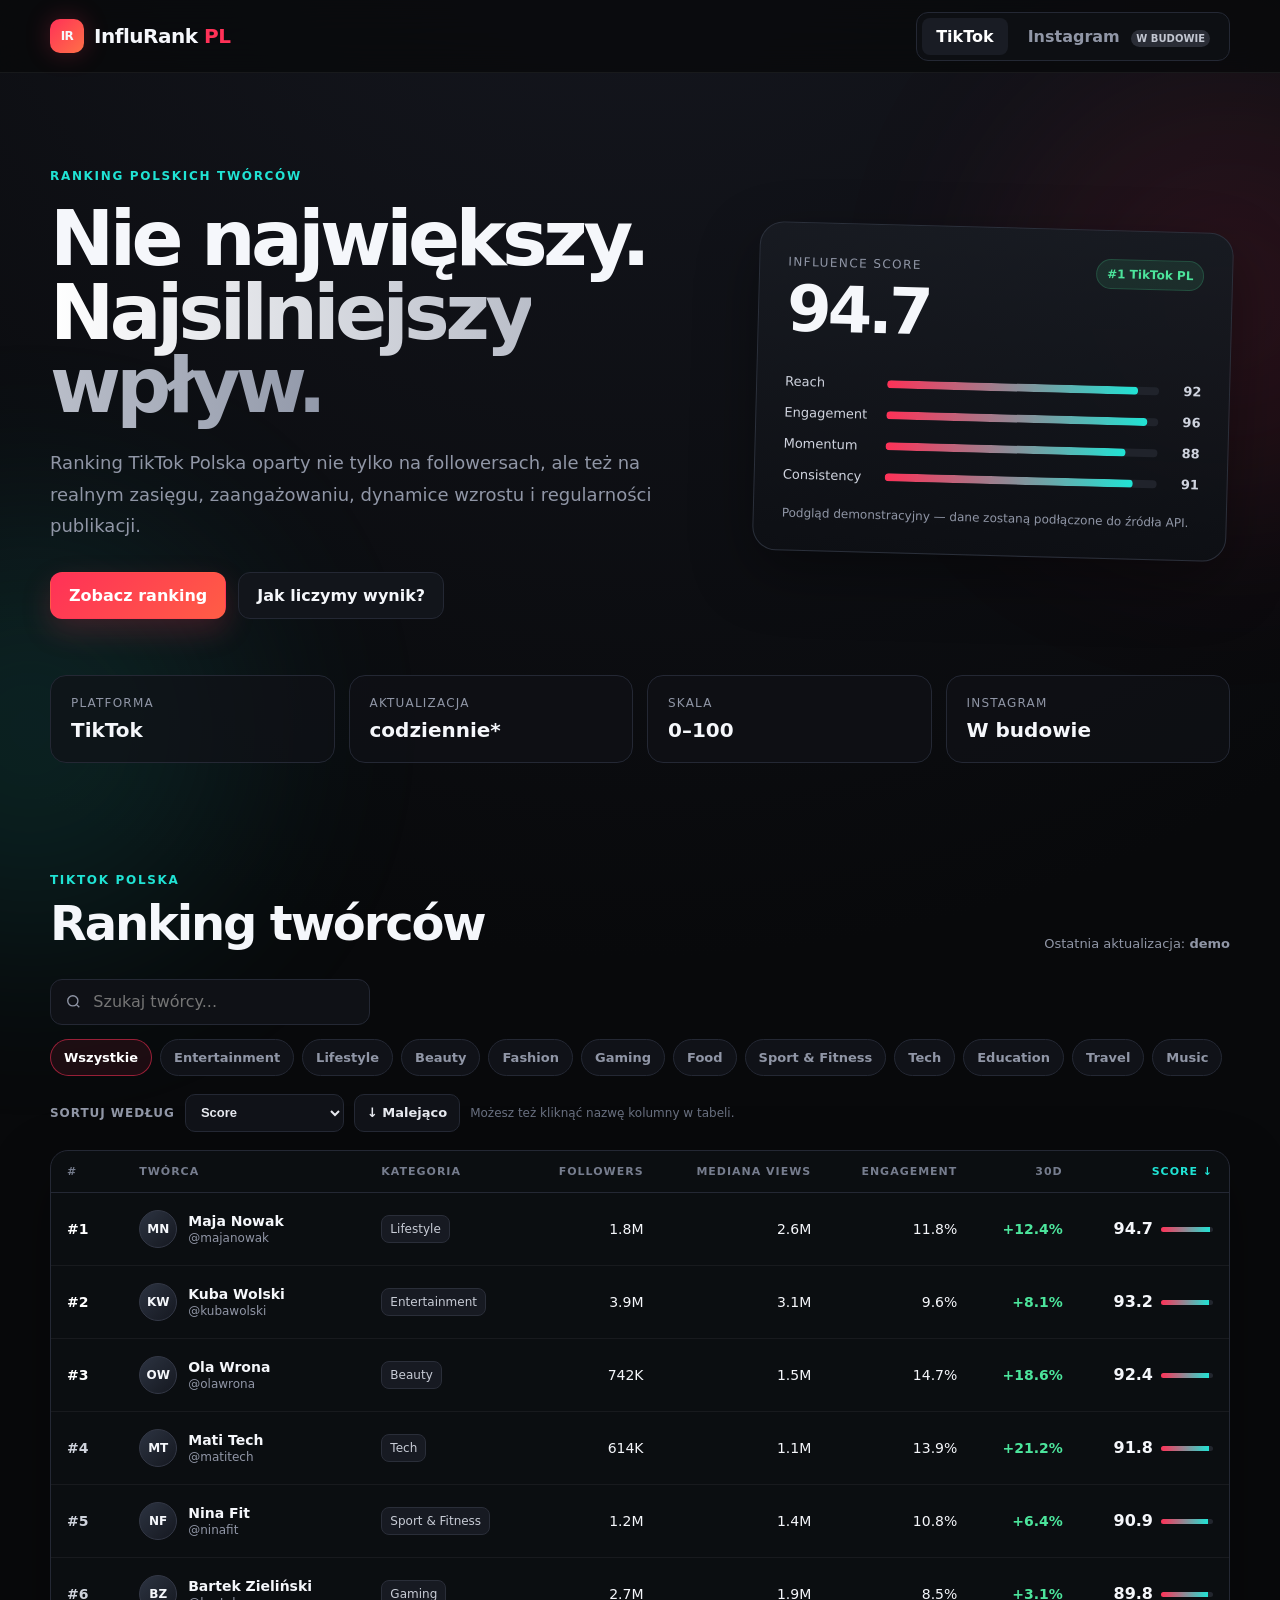
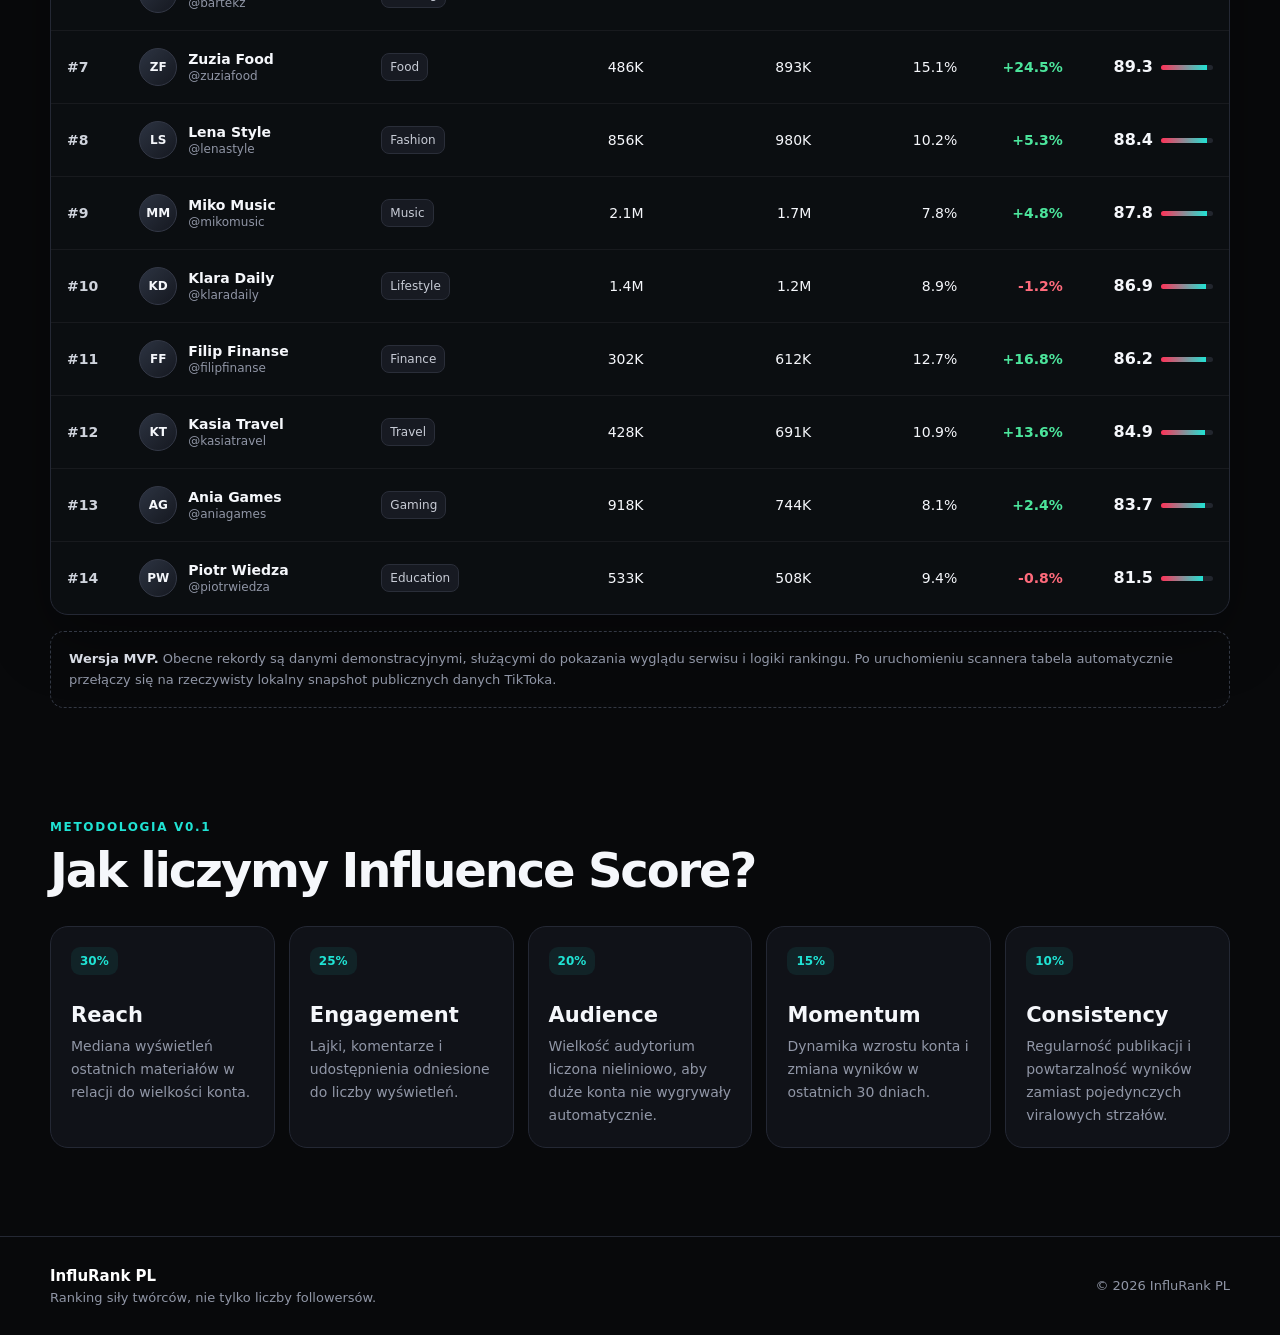
==== apps/web/index.html @ 776669db "Add files via upload" ====
<!doctype html>
<html lang="pl">
<head>
  <meta charset="utf-8" />
  <meta name="viewport" content="width=device-width, initial-scale=1" />
  <meta name="description" content="InfluRank PL – ranking polskich twórców TikTok oparty na zasięgu, zaangażowaniu, dynamice i regularności." />
  <title>InfluRank PL — Ranking TikTok Polska</title>
  <link rel="icon" href="data:image/svg+xml,%3Csvg xmlns='http://www.w3.org/2000/svg' viewBox='0 0 64 64'%3E%3Crect width='64' height='64' rx='16' fill='%23111111'/%3E%3Cpath d='M21 44V20h8v24h-8Zm14 0V26h8v18h-8Z' fill='%23fff'/%3E%3C/svg%3E" />
  <link rel="stylesheet" href="styles.css" />
</head>
<body>
  <div class="bg-glow glow-a"></div>
  <div class="bg-glow glow-b"></div>

  <header class="site-header">
    <div class="container header-inner">
      <a class="brand" href="#top" aria-label="InfluRank PL — strona główna">
        <span class="brand-mark">IR</span>
        <span class="brand-text">InfluRank <strong>PL</strong></span>
      </a>
      <nav class="top-nav" aria-label="Główna nawigacja">
        <button class="nav-tab active" data-platform="tiktok">TikTok</button>
        <button class="nav-tab" data-platform="instagram">Instagram <span>W budowie</span></button>
      </nav>
    </div>
  </header>

  <main id="top">
    <section class="hero container">
      <div class="hero-copy">
        <div class="eyebrow">Ranking polskich twórców</div>
        <h1>Nie największy. <br><span>Najsilniejszy wpływ.</span></h1>
        <p>
          Ranking TikTok Polska oparty nie tylko na followersach, ale też na realnym zasięgu,
          zaangażowaniu, dynamice wzrostu i regularności publikacji.
        </p>
        <div class="hero-actions">
          <a class="primary-btn" href="#ranking">Zobacz ranking</a>
          <button class="ghost-btn" id="methodBtn">Jak liczymy wynik?</button>
        </div>
      </div>
      <div class="hero-card" aria-label="Podgląd rankingu">
        <div class="hero-card-top">
          <div>
            <span class="small-label">Influence Score</span>
            <div class="big-score">94.7</div>
          </div>
          <span class="pill">#1 TikTok PL</span>
        </div>
        <div class="mini-bars">
          <div><span>Reach</span><i style="--w:92%"></i><b>92</b></div>
          <div><span>Engagement</span><i style="--w:96%"></i><b>96</b></div>
          <div><span>Momentum</span><i style="--w:88%"></i><b>88</b></div>
          <div><span>Consistency</span><i style="--w:91%"></i><b>91</b></div>
        </div>
        <p class="demo-note">Podgląd demonstracyjny — dane zostaną podłączone do źródła API.</p>
      </div>
    </section>

    <section class="stats container" aria-label="Statystyki serwisu">
      <article><span>Platforma</span><strong>TikTok</strong></article>
      <article><span>Aktualizacja</span><strong>codziennie*</strong></article>
      <article><span>Skala</span><strong>0–100</strong></article>
      <article><span>Instagram</span><strong>W budowie</strong></article>
    </section>

    <section class="ranking-section container" id="ranking">
      <div class="section-heading">
        <div>
          <span class="eyebrow">TikTok Polska</span>
          <h2>Ranking twórców</h2>
        </div>
        <div class="updated">Ostatnia aktualizacja: <strong id="updatedAt">demo</strong></div>
      </div>

      <div class="filters">
        <label class="search-box">
          <svg viewBox="0 0 24 24" aria-hidden="true"><path d="m21 21-4.3-4.3m2.3-5.2A7.5 7.5 0 1 1 4 11.5a7.5 7.5 0 0 1 15 0Z"/></svg>
          <input id="searchInput" type="search" placeholder="Szukaj twórcy..." />
        </label>
        <div class="category-scroll" id="categoryFilters" aria-label="Filtry kategorii"></div>
      </div>

      <div class="sort-controls" aria-label="Sortowanie rankingu">
        <span class="sort-label">Sortuj według</span>
        <select id="sortSelect" class="sort-select">
          <option value="score">Score</option>
          <option value="followers">Followers</option>
          <option value="views">Mediana views</option>
          <option value="engagement">Engagement</option>
          <option value="growth">30D</option>
          <option value="name">Twórca</option>
          <option value="category">Kategoria</option>
        </select>
        <button id="sortDirection" class="sort-direction" type="button">↓ Malejąco</button>
        <span class="sort-hint">Możesz też kliknąć nazwę kolumny w tabeli.</span>
      </div>

      <div class="table-wrap">
        <table>
          <thead>
            <tr>
              <th>#</th>
              <th class="sortable" data-sort="name"><span class="th-label">Twórca</span></th>
              <th class="sortable" data-sort="category"><span class="th-label">Kategoria</span></th>
              <th class="num sortable" data-sort="followers"><span class="th-label">Followers</span></th>
              <th class="num sortable" data-sort="views"><span class="th-label">Mediana views</span></th>
              <th class="num sortable" data-sort="engagement"><span class="th-label">Engagement</span></th>
              <th class="num sortable" data-sort="growth"><span class="th-label">30D</span></th>
              <th class="num sortable sort-active" data-sort="score"><span class="th-label">Score ↓</span></th>
            </tr>
          </thead>
          <tbody id="rankingBody"></tbody>
        </table>
        <div class="empty-state" id="emptyState" hidden>Brak wyników dla wybranego filtra.</div>
      </div>

      <div class="data-disclaimer" id="dataDisclaimer">
        <strong>Wersja MVP.</strong> Obecne rekordy są danymi demonstracyjnymi, służącymi do pokazania wyglądu serwisu i logiki rankingu. Po uruchomieniu scannera tabela automatycznie przełączy się na rzeczywisty lokalny snapshot publicznych danych TikToka.
      </div>
    </section>

    <section class="instagram-placeholder container" id="instagramSection" hidden>
      <div class="ig-card">
        <div class="ig-icon">IG</div>
        <span class="eyebrow">Instagram Polska</span>
        <h2>Ranking w budowie.</h2>
        <p>Instagram otrzyma osobny algorytm i osobny ranking, dopasowany do danych dostępnych na tej platformie.</p>
        <button class="primary-btn" id="backToTiktok">Wróć do TikToka</button>
      </div>
    </section>

    <section class="methodology container" id="methodology">
      <div class="section-heading">
        <div>
          <span class="eyebrow">Metodologia v0.1</span>
          <h2>Jak liczymy Influence Score?</h2>
        </div>
      </div>
      <div class="metric-grid">
        <article>
          <span class="metric-weight">30%</span>
          <h3>Reach</h3>
          <p>Mediana wyświetleń ostatnich materiałów w relacji do wielkości konta.</p>
        </article>
        <article>
          <span class="metric-weight">25%</span>
          <h3>Engagement</h3>
          <p>Lajki, komentarze i udostępnienia odniesione do liczby wyświetleń.</p>
        </article>
        <article>
          <span class="metric-weight">20%</span>
          <h3>Audience</h3>
          <p>Wielkość audytorium liczona nieliniowo, aby duże konta nie wygrywały automatycznie.</p>
        </article>
        <article>
          <span class="metric-weight">15%</span>
          <h3>Momentum</h3>
          <p>Dynamika wzrostu konta i zmiana wyników w ostatnich 30 dniach.</p>
        </article>
        <article>
          <span class="metric-weight">10%</span>
          <h3>Consistency</h3>
          <p>Regularność publikacji i powtarzalność wyników zamiast pojedynczych viralowych strzałów.</p>
        </article>
      </div>
    </section>
  </main>

  <footer>
    <div class="container footer-inner">
      <div>
        <strong>InfluRank PL</strong>
        <span>Ranking siły twórców, nie tylko liczby followersów.</span>
      </div>
      <span>© 2026 InfluRank PL</span>
    </div>
  </footer>

  <div class="modal-backdrop" id="methodModal" hidden>
    <div class="modal" role="dialog" aria-modal="true" aria-labelledby="modalTitle">
      <button class="modal-close" id="modalClose" aria-label="Zamknij">×</button>
      <span class="eyebrow">Influence Score</span>
      <h2 id="modalTitle">Ranking ma premiować realny wpływ.</h2>
      <p>Followers są tylko jednym z elementów. Większą wagę mają zasięg, engagement i jakość bieżącej dystrybucji treści.</p>
      <div class="formula">30% Reach + 25% Engagement + 20% Audience + 15% Momentum + 10% Consistency</div>
      <p class="muted">To wersja 0.1. Wagi będą kalibrowane po podłączeniu prawdziwych danych.</p>
    </div>
  </div>

  <script src="script.js"></script>
</body>
</html>
---- apps/web/styles.css ----
[hidden] { display: none !important; }

:root {
  --bg: #08090b;
  --panel: #101217;
  --panel-2: #151820;
  --text: #f5f7fb;
  --muted: #9096a6;
  --line: #242834;
  --accent: #ff3157;
  --accent-2: #20e3d4;
  --positive: #4ce59c;
  --negative: #ff6b7c;
  --shadow: 0 22px 60px rgba(0,0,0,.35);
}

* { box-sizing: border-box; }
html { scroll-behavior: smooth; }
body {
  margin: 0;
  background: radial-gradient(circle at 50% -10%, #171922 0, var(--bg) 38%);
  color: var(--text);
  font-family: Inter, ui-sans-serif, system-ui, -apple-system, BlinkMacSystemFont, "Segoe UI", sans-serif;
  min-height: 100vh;
  overflow-x: hidden;
}

button, input { font: inherit; }
button { color: inherit; }
a { color: inherit; text-decoration: none; }

.container { width: min(1180px, calc(100% - 40px)); margin: 0 auto; }
.bg-glow { position: fixed; width: 420px; height: 420px; border-radius: 50%; filter: blur(110px); opacity: .12; pointer-events: none; z-index: -1; }
.glow-a { background: var(--accent); right: -160px; top: 90px; }
.glow-b { background: var(--accent-2); left: -180px; top: 520px; }

.site-header {
  position: sticky;
  top: 0;
  z-index: 20;
  backdrop-filter: blur(18px);
  background: rgba(8,9,11,.78);
  border-bottom: 1px solid rgba(255,255,255,.06);
}
.header-inner { height: 72px; display: flex; align-items: center; justify-content: space-between; gap: 24px; }
.brand { display: inline-flex; align-items: center; gap: 10px; font-weight: 800; letter-spacing: -.03em; }
.brand-mark { display: grid; place-items: center; width: 34px; height: 34px; border-radius: 10px; background: linear-gradient(135deg, var(--accent), #ff7047); box-shadow: 0 0 24px rgba(255,49,87,.25); font-size: 12px; }
.brand-text { font-size: 20px; }
.brand-text strong { color: var(--accent); }
.top-nav { display: flex; gap: 6px; background: #0d0f13; padding: 5px; border: 1px solid var(--line); border-radius: 12px; }
.nav-tab { border: 0; background: transparent; padding: 9px 14px; border-radius: 8px; cursor: pointer; color: var(--muted); font-weight: 700; }
.nav-tab.active { background: #191c24; color: white; }
.nav-tab span { margin-left: 6px; font-size: 10px; text-transform: uppercase; background: #2a2d36; color: #c3c7d2; padding: 3px 5px; border-radius: 999px; }

.hero { display: grid; grid-template-columns: 1.15fr .85fr; gap: 64px; align-items: center; padding: 92px 0 56px; }
.eyebrow { display: inline-block; color: var(--accent-2); text-transform: uppercase; letter-spacing: .14em; font-size: 12px; font-weight: 800; }
.hero h1 { font-size: clamp(48px, 6vw, 82px); line-height: .96; letter-spacing: -.06em; margin: 18px 0 24px; max-width: 760px; }
.hero h1 span { background: linear-gradient(90deg, #fff, #9299aa); -webkit-background-clip: text; color: transparent; }
.hero p { font-size: 18px; line-height: 1.75; color: var(--muted); max-width: 720px; }
.hero-actions { display: flex; gap: 12px; margin-top: 30px; flex-wrap: wrap; }
.primary-btn, .ghost-btn { border-radius: 12px; padding: 13px 18px; font-weight: 800; border: 1px solid transparent; cursor: pointer; }
.primary-btn { background: linear-gradient(135deg, var(--accent), #ff5d45); color: white; box-shadow: 0 12px 30px rgba(255,49,87,.2); }
.ghost-btn { background: #12151b; border-color: var(--line); }

.hero-card { background: linear-gradient(180deg, rgba(24,27,34,.98), rgba(14,16,21,.96)); border: 1px solid #2b303b; border-radius: 24px; padding: 28px; box-shadow: var(--shadow); transform: rotate(1.5deg); }
.hero-card-top { display: flex; justify-content: space-between; align-items: flex-start; gap: 14px; }
.small-label { color: var(--muted); font-size: 12px; text-transform: uppercase; letter-spacing: .12em; }
.big-score { font-size: 64px; font-weight: 900; letter-spacing: -.06em; margin-top: 2px; }
.pill { background: rgba(76,229,156,.1); color: var(--positive); border: 1px solid rgba(76,229,156,.18); padding: 7px 10px; border-radius: 999px; font-size: 12px; font-weight: 800; }
.mini-bars { display: grid; gap: 16px; margin-top: 28px; }
.mini-bars div { display: grid; grid-template-columns: 90px 1fr 30px; align-items: center; gap: 12px; font-size: 13px; color: #cfd3de; }
.mini-bars i { display: block; height: 8px; background: #20232b; border-radius: 999px; overflow: hidden; position: relative; }
.mini-bars i::after { content: ""; position: absolute; inset: 0 auto 0 0; width: var(--w); background: linear-gradient(90deg, var(--accent), var(--accent-2)); border-radius: inherit; }
.mini-bars b { text-align: right; }
.demo-note { font-size: 12px !important; line-height: 1.5 !important; margin: 22px 0 0 !important; }

.stats { display: grid; grid-template-columns: repeat(4, 1fr); gap: 14px; margin-bottom: 86px; }
.stats article { border: 1px solid var(--line); background: rgba(16,18,23,.7); border-radius: 16px; padding: 20px; }
.stats span { display: block; color: var(--muted); font-size: 12px; text-transform: uppercase; letter-spacing: .1em; margin-bottom: 8px; }
.stats strong { font-size: 20px; }

.ranking-section, .methodology { padding: 20px 0 88px; }
.section-heading { display: flex; justify-content: space-between; gap: 20px; align-items: end; margin-bottom: 28px; }
.section-heading h2 { font-size: clamp(34px, 4vw, 48px); letter-spacing: -.045em; margin: 7px 0 0; }
.updated { color: var(--muted); font-size: 13px; }

.filters { display: flex; gap: 14px; align-items: center; margin-bottom: 18px; flex-wrap: wrap; }
.search-box { display: flex; align-items: center; gap: 10px; background: #0f1116; border: 1px solid var(--line); border-radius: 12px; padding: 0 14px; height: 46px; width: min(100%, 320px); }
.search-box svg { width: 18px; fill: none; stroke: var(--muted); stroke-width: 2; }
.search-box input { width: 100%; background: transparent; border: 0; color: white; outline: 0; }
.category-scroll { display: flex; gap: 8px; overflow-x: auto; padding-bottom: 2px; }
.category-btn { border: 1px solid var(--line); background: #101218; color: var(--muted); padding: 10px 13px; border-radius: 999px; cursor: pointer; white-space: nowrap; font-weight: 700; font-size: 13px; }
.category-btn.active { color: white; border-color: rgba(255,49,87,.55); background: rgba(255,49,87,.09); }

.table-wrap { overflow-x: auto; border: 1px solid var(--line); border-radius: 18px; background: rgba(14,16,20,.78); box-shadow: var(--shadow); }
table { width: 100%; border-collapse: collapse; min-width: 900px; }
th { text-align: left; color: #767d8e; font-size: 11px; text-transform: uppercase; letter-spacing: .09em; padding: 14px 16px; border-bottom: 1px solid var(--line); }
td { padding: 17px 16px; border-bottom: 1px solid rgba(255,255,255,.055); font-size: 14px; }
tbody tr:last-child td { border-bottom: 0; }
tbody tr:hover { background: rgba(255,255,255,.025); }
.num { text-align: right; }
.rank { font-weight: 900; color: #cfd3dc; }
.rank.top { color: #fff; }
.creator { display: flex; align-items: center; gap: 11px; min-width: 180px; }
.avatar { display: grid; place-items: center; width: 38px; height: 38px; border-radius: 50%; font-size: 12px; font-weight: 900; background: linear-gradient(135deg, #2c3341, #151820); border: 1px solid #333846; }
.creator-name { font-weight: 800; }
.creator-handle { display: block; color: var(--muted); font-size: 12px; margin-top: 2px; }
.category-tag { display: inline-flex; padding: 6px 8px; background: #171a22; border: 1px solid #2a2e39; border-radius: 8px; color: #c8ccd6; font-size: 12px; }
.growth-up { color: var(--positive); font-weight: 800; }
.growth-down { color: var(--negative); font-weight: 800; }
.score-cell { font-weight: 900; font-size: 16px; }
.score-bar { display: inline-block; vertical-align: middle; width: 52px; height: 5px; margin-left: 8px; background: #22262e; border-radius: 10px; overflow: hidden; }
.score-bar i { display: block; height: 100%; background: linear-gradient(90deg, var(--accent), var(--accent-2)); }
.empty-state { padding: 32px; color: var(--muted); text-align: center; }
.data-disclaimer { margin-top: 16px; color: var(--muted); font-size: 13px; line-height: 1.65; padding: 16px 18px; border: 1px dashed #333844; border-radius: 14px; }
.data-disclaimer strong { color: #d8dce5; }

.instagram-placeholder { padding: 60px 0 110px; }
.ig-card { max-width: 760px; margin: 0 auto; text-align: center; padding: 72px 28px; border: 1px solid var(--line); border-radius: 24px; background: linear-gradient(180deg, #13161c, #0f1116); }
.ig-icon { width: 70px; height: 70px; margin: 0 auto 24px; display: grid; place-items: center; border-radius: 20px; font-weight: 900; background: linear-gradient(135deg, #833ab4, #fd1d1d, #fcb045); }
.ig-card h2 { font-size: 44px; letter-spacing: -.04em; margin: 10px 0 12px; }
.ig-card p { color: var(--muted); line-height: 1.7; max-width: 620px; margin: 0 auto 24px; }

.metric-grid { display: grid; grid-template-columns: repeat(5, 1fr); gap: 14px; }
.metric-grid article { min-height: 210px; border: 1px solid var(--line); border-radius: 18px; padding: 20px; background: #101218; }
.metric-weight { display: inline-flex; padding: 7px 9px; border-radius: 9px; background: rgba(32,227,212,.08); color: var(--accent-2); font-size: 12px; font-weight: 900; }
.metric-grid h3 { font-size: 21px; margin: 28px 0 8px; }
.metric-grid p { color: var(--muted); line-height: 1.65; font-size: 14px; margin: 0; }

footer { border-top: 1px solid var(--line); padding: 30px 0; color: var(--muted); }
.footer-inner { display: flex; justify-content: space-between; gap: 20px; align-items: center; font-size: 13px; }
.footer-inner div { display: grid; gap: 5px; }
.footer-inner strong { color: white; font-size: 15px; }

.modal-backdrop { position: fixed; inset: 0; z-index: 50; display: grid; place-items: center; background: rgba(0,0,0,.72); backdrop-filter: blur(8px); padding: 20px; }
.modal { width: min(560px, 100%); background: #11141a; border: 1px solid #2f3440; border-radius: 22px; padding: 30px; position: relative; box-shadow: var(--shadow); }
.modal-close { position: absolute; right: 18px; top: 14px; border: 0; background: transparent; font-size: 30px; color: #8e95a5; cursor: pointer; }
.modal h2 { font-size: 32px; line-height: 1.08; letter-spacing: -.04em; margin: 12px 0; }
.modal p { color: var(--muted); line-height: 1.65; }
.formula { margin: 22px 0; border: 1px solid #303542; border-radius: 12px; background: #0c0e12; padding: 16px; font-weight: 800; line-height: 1.7; }
.muted { font-size: 13px; }

@media (max-width: 980px) {
  .hero { grid-template-columns: 1fr; gap: 36px; padding-top: 66px; }
  .hero-card { max-width: 620px; transform: none; }
  .stats { grid-template-columns: repeat(2, 1fr); }
  .metric-grid { grid-template-columns: repeat(2, 1fr); }
}

@media (max-width: 680px) {
  .container { width: min(100% - 24px, 1180px); }
  .header-inner { height: auto; padding: 12px 0; align-items: flex-start; flex-direction: column; }
  .top-nav { width: 100%; }
  .nav-tab { flex: 1; font-size: 13px; }
  .nav-tab span { display: none; }
  .hero { padding-top: 50px; }
  .hero h1 { font-size: 52px; }
  .hero p { font-size: 16px; }
  .stats { grid-template-columns: 1fr 1fr; gap: 10px; }
  .stats strong { font-size: 17px; }
  .section-heading { align-items: flex-start; flex-direction: column; }
  .updated { margin-top: -10px; }
  .metric-grid { grid-template-columns: 1fr; }
  .metric-grid article { min-height: auto; }
  .footer-inner { flex-direction: column; align-items: flex-start; }
}

.sort-controls { display: flex; align-items: center; gap: 10px; margin: -2px 0 18px; flex-wrap: wrap; }
.sort-label { color: var(--muted); font-size: 12px; text-transform: uppercase; letter-spacing: .08em; font-weight: 800; }
.sort-select, .sort-direction { height: 38px; border: 1px solid var(--line); border-radius: 10px; background: #101218; color: #e7e9ef; font-weight: 700; font-size: 13px; }
.sort-select { padding: 0 34px 0 11px; cursor: pointer; }
.sort-direction { padding: 0 12px; cursor: pointer; }
.sort-direction:hover, .sort-select:hover { border-color: #3b414f; }
.sort-hint { color: #686f7f; font-size: 12px; }
th.sortable { cursor: pointer; user-select: none; transition: color .16s ease, background .16s ease; }
th.sortable:hover { color: #cfd3dd; background: rgba(255,255,255,.018); }
th.sort-active { color: var(--accent-2); }
th.sort-active .th-label { font-weight: 900; }

@media (max-width: 680px) {
  .sort-controls { align-items: stretch; }
  .sort-label { width: 100%; }
  .sort-select, .sort-direction { flex: 1; min-width: 130px; }
  .sort-hint { width: 100%; }
}

.verified-badge{display:inline-flex;align-items:center;justify-content:center;width:16px;height:16px;margin-left:5px;border-radius:50%;font-size:11px;background:#25f4ee;color:#071014;vertical-align:1px;font-weight:900}
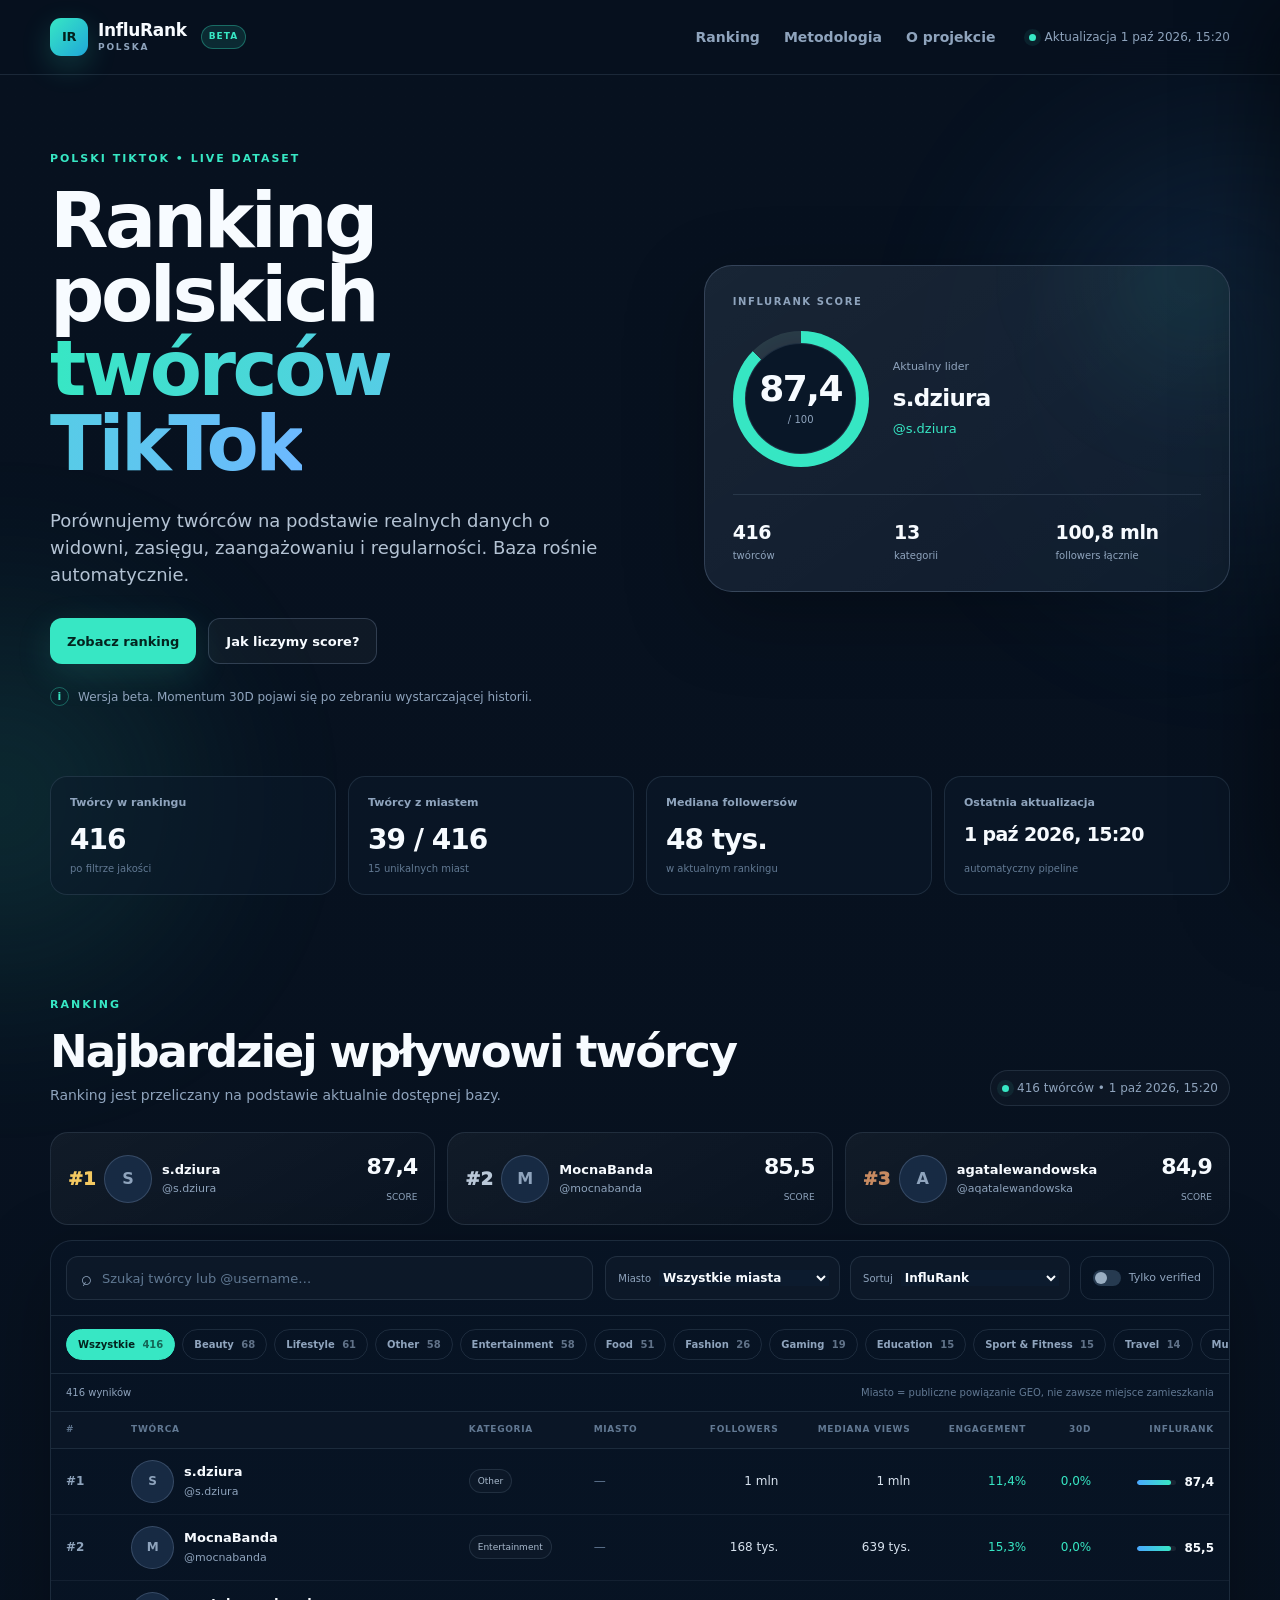
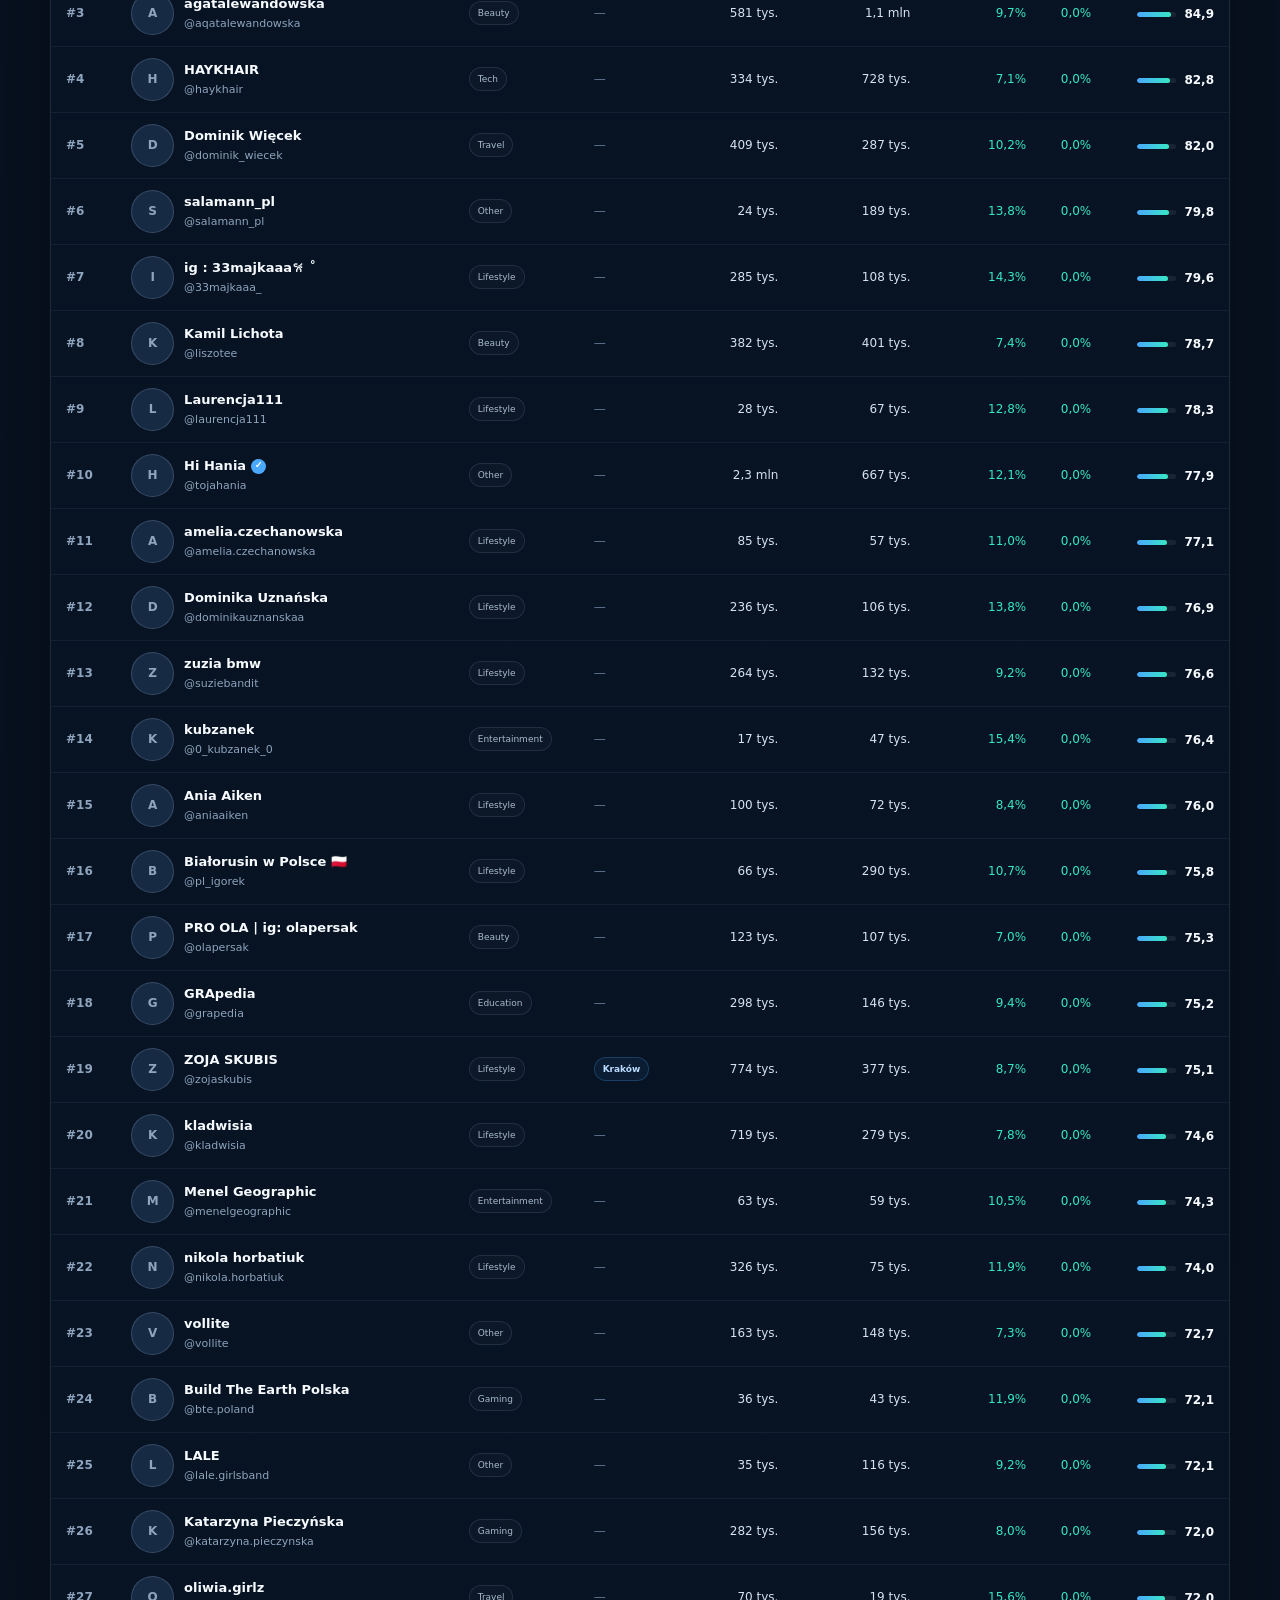
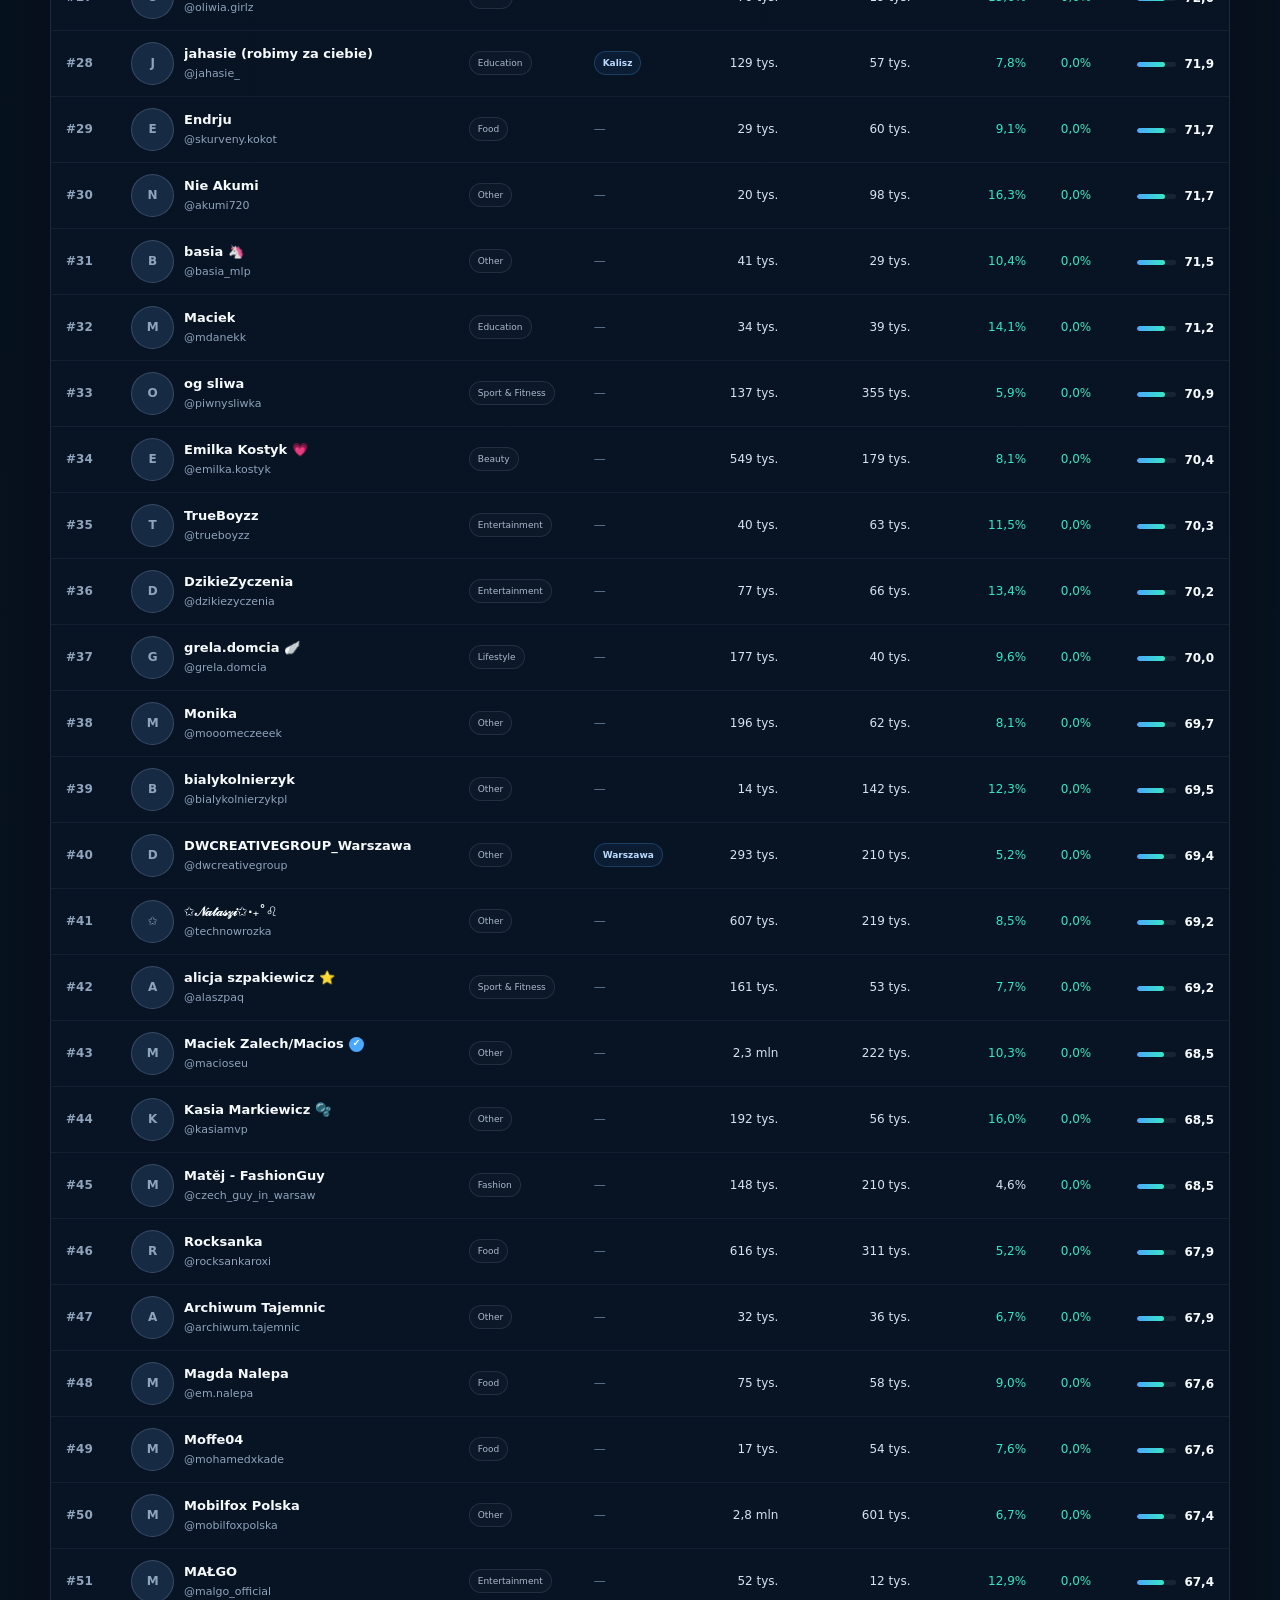
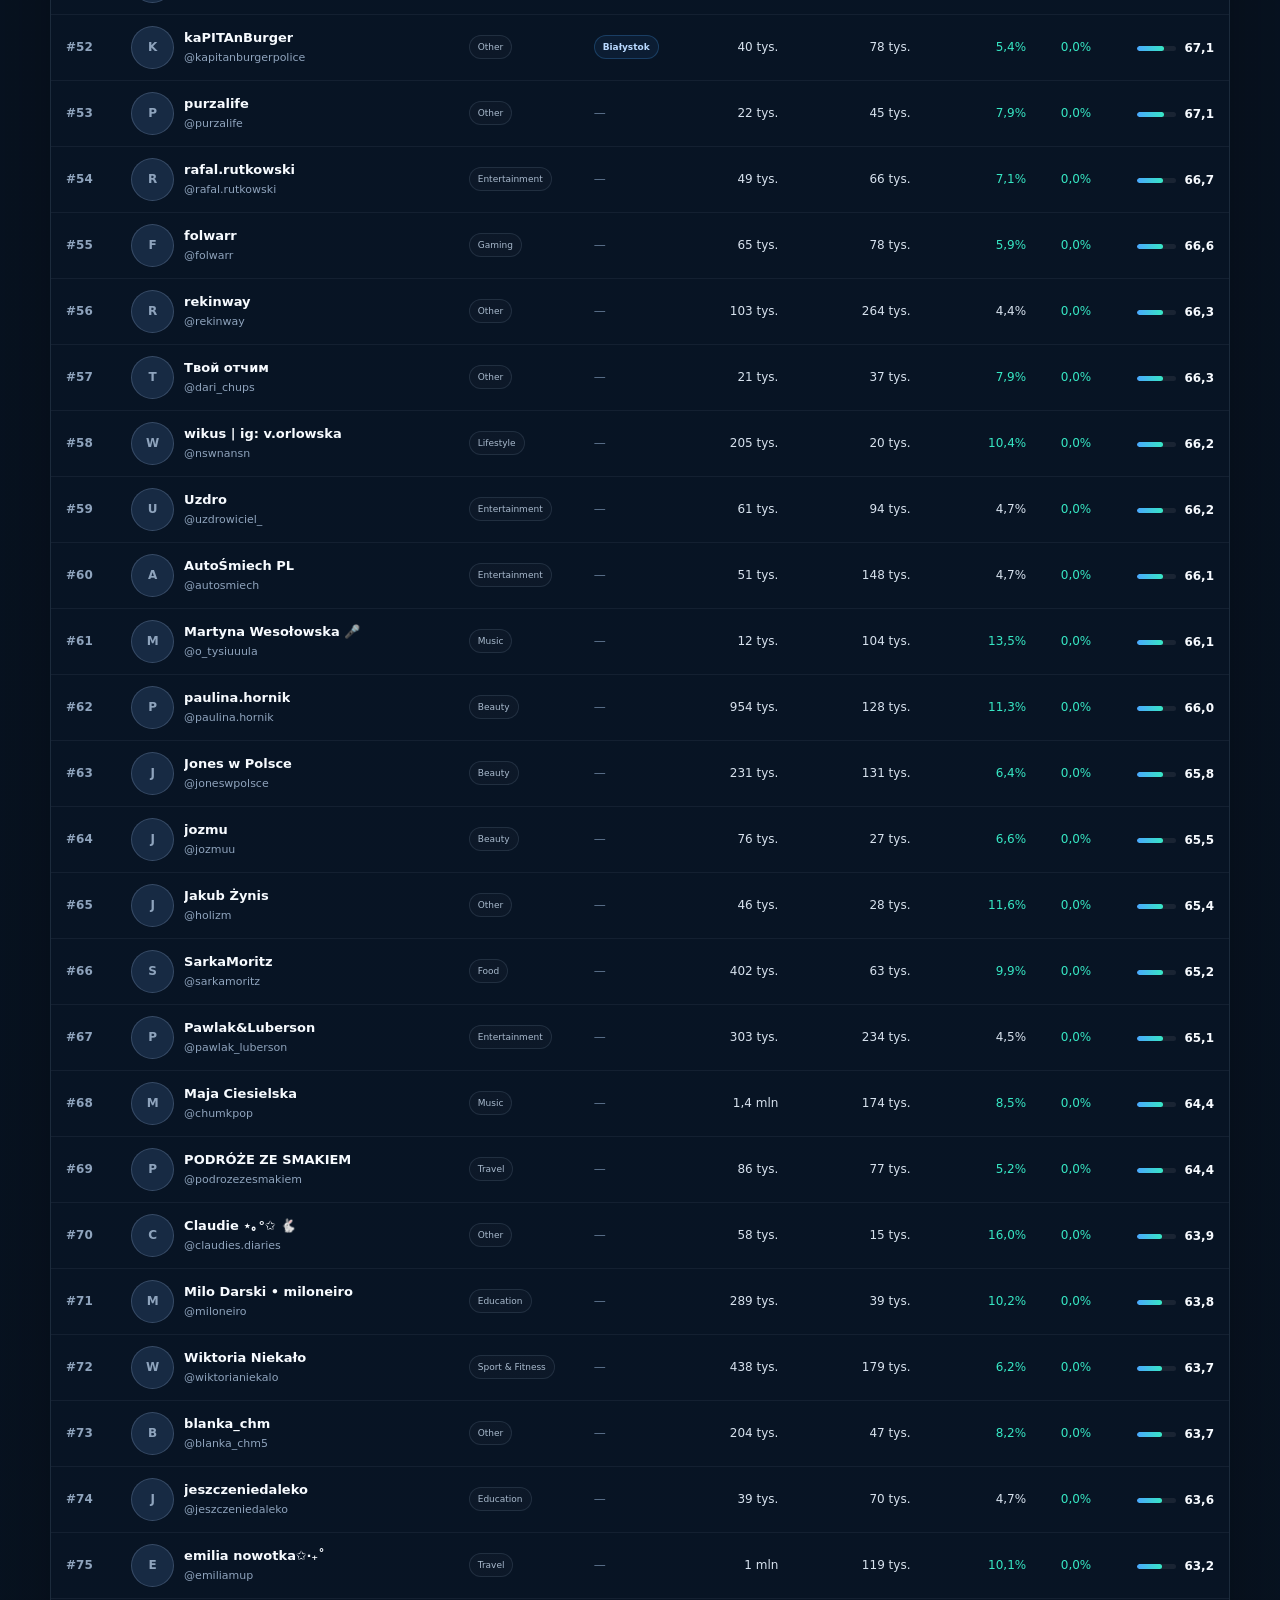
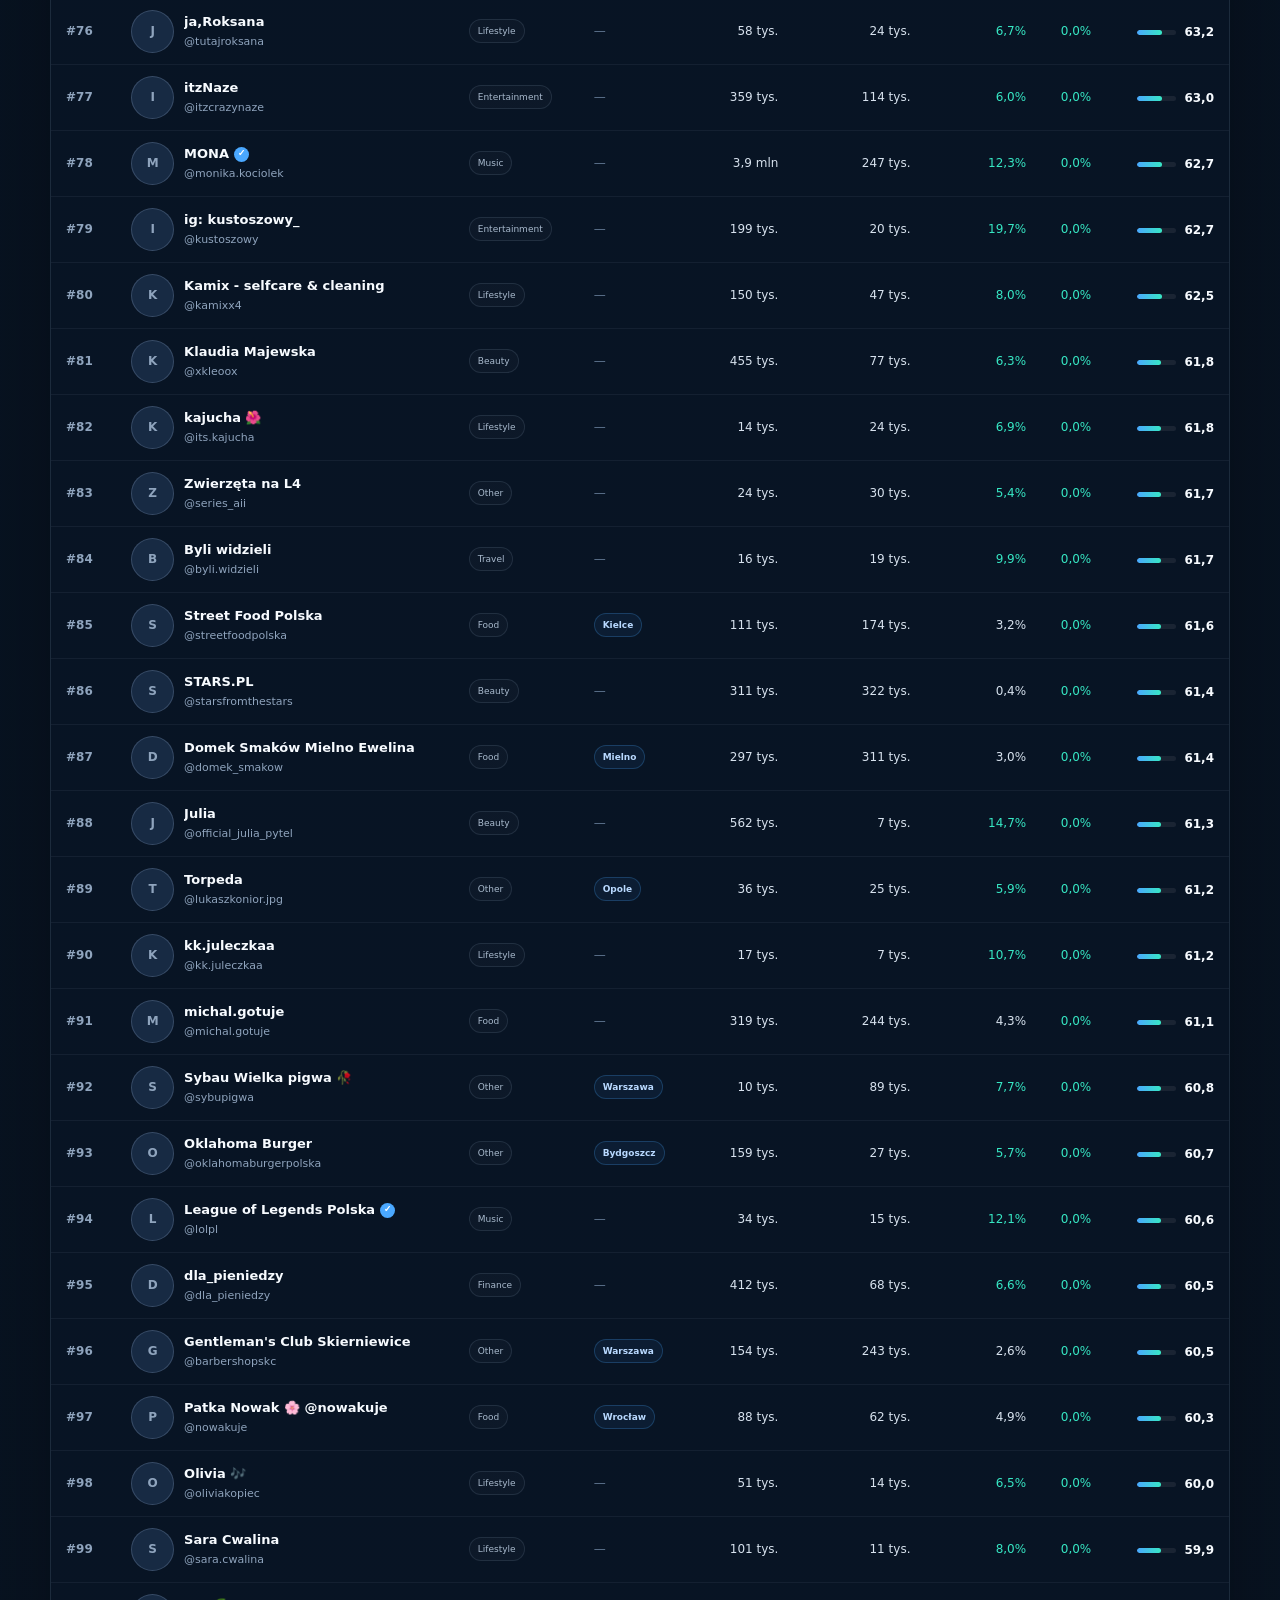
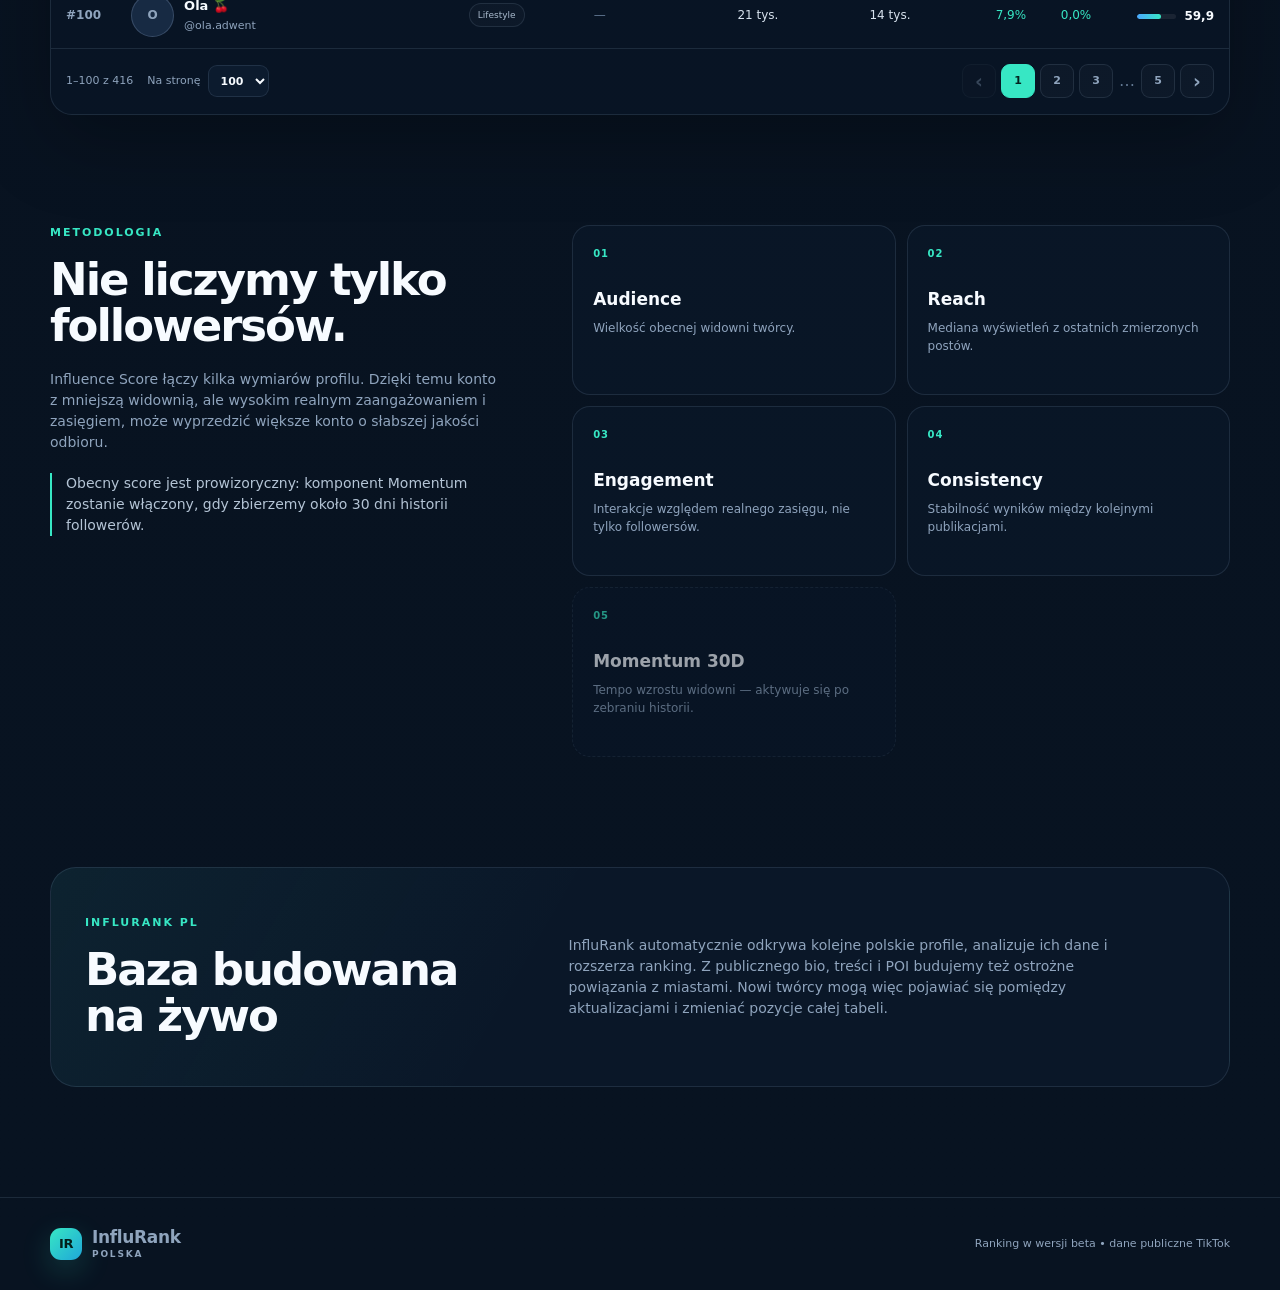
==== commit 113bd1fd: "Add files via upload" ====
--- a/apps/web/index.html
+++ b/apps/web/index.html
@@ -1,193 +1,294 @@
 <!doctype html>
 <html lang="pl">
 <head>
-  <meta charset="utf-8" />
-  <meta name="viewport" content="width=device-width, initial-scale=1" />
-  <meta name="description" content="InfluRank PL – ranking polskich twórców TikTok oparty na zasięgu, zaangażowaniu, dynamice i regularności." />
-  <title>InfluRank PL — Ranking TikTok Polska</title>
-  <link rel="icon" href="data:image/svg+xml,%3Csvg xmlns='http://www.w3.org/2000/svg' viewBox='0 0 64 64'%3E%3Crect width='64' height='64' rx='16' fill='%23111111'/%3E%3Cpath d='M21 44V20h8v24h-8Zm14 0V26h8v18h-8Z' fill='%23fff'/%3E%3C/svg%3E" />
-  <link rel="stylesheet" href="styles.css" />
+  <meta charset="utf-8">
+  <meta name="viewport" content="width=device-width, initial-scale=1">
+  <meta name="theme-color" content="#07111f">
+  <meta name="description" content="InfluRank PL — ranking polskich twórców TikTok oparty na zasięgu, zaangażowaniu, regularności i wzroście.">
+  <title>InfluRank PL — Ranking twórców TikTok</title>
+  <link rel="icon" href="./favicon.svg" type="image/svg+xml">
+  <link rel="stylesheet" href="./styles.css">
 </head>
 <body>
-  <div class="bg-glow glow-a"></div>
-  <div class="bg-glow glow-b"></div>
+  <div class="ambient ambient-one"></div>
+  <div class="ambient ambient-two"></div>
 
   <header class="site-header">
-    <div class="container header-inner">
-      <a class="brand" href="#top" aria-label="InfluRank PL — strona główna">
+    <div class="shell nav">
+      <a class="brand" href="#" aria-label="InfluRank PL">
         <span class="brand-mark">IR</span>
-        <span class="brand-text">InfluRank <strong>PL</strong></span>
+        <span class="brand-copy">
+          <strong>InfluRank</strong>
+          <small>POLSKA</small>
+        </span>
+        <span class="beta-pill">BETA</span>
       </a>
-      <nav class="top-nav" aria-label="Główna nawigacja">
-        <button class="nav-tab active" data-platform="tiktok">TikTok</button>
-        <button class="nav-tab" data-platform="instagram">Instagram <span>W budowie</span></button>
+
+      <nav class="nav-links" aria-label="Główna nawigacja">
+        <a href="#ranking">Ranking</a>
+        <a href="#methodology">Metodologia</a>
+        <a href="#about">O projekcie</a>
       </nav>
+
+      <div class="update-badge" id="headerUpdate">
+        <span class="status-dot"></span>
+        <span>Ładowanie danych…</span>
+      </div>
     </div>
   </header>
 
-  <main id="top">
-    <section class="hero container">
+  <main>
+    <section class="hero shell">
       <div class="hero-copy">
-        <div class="eyebrow">Ranking polskich twórców</div>
-        <h1>Nie największy. <br><span>Najsilniejszy wpływ.</span></h1>
-        <p>
-          Ranking TikTok Polska oparty nie tylko na followersach, ale też na realnym zasięgu,
-          zaangażowaniu, dynamice wzrostu i regularności publikacji.
-        </p>
+        <div class="eyebrow">POLSKI TIKTOK • LIVE DATASET</div>
+        <h1>Ranking polskich<br><span>twórców TikTok</span></h1>
+        <p class="hero-lead">
+          Porównujemy twórców na podstawie realnych danych o widowni,
+          zasięgu, zaangażowaniu i regularności. Baza rośnie automatycznie.
+        </p>
+
         <div class="hero-actions">
-          <a class="primary-btn" href="#ranking">Zobacz ranking</a>
-          <button class="ghost-btn" id="methodBtn">Jak liczymy wynik?</button>
-        </div>
-      </div>
-      <div class="hero-card" aria-label="Podgląd rankingu">
-        <div class="hero-card-top">
-          <div>
-            <span class="small-label">Influence Score</span>
-            <div class="big-score">94.7</div>
-          </div>
-          <span class="pill">#1 TikTok PL</span>
-        </div>
-        <div class="mini-bars">
-          <div><span>Reach</span><i style="--w:92%"></i><b>92</b></div>
-          <div><span>Engagement</span><i style="--w:96%"></i><b>96</b></div>
-          <div><span>Momentum</span><i style="--w:88%"></i><b>88</b></div>
-          <div><span>Consistency</span><i style="--w:91%"></i><b>91</b></div>
-        </div>
-        <p class="demo-note">Podgląd demonstracyjny — dane zostaną podłączone do źródła API.</p>
-      </div>
-    </section>
-
-    <section class="stats container" aria-label="Statystyki serwisu">
-      <article><span>Platforma</span><strong>TikTok</strong></article>
-      <article><span>Aktualizacja</span><strong>codziennie*</strong></article>
-      <article><span>Skala</span><strong>0–100</strong></article>
-      <article><span>Instagram</span><strong>W budowie</strong></article>
-    </section>
-
-    <section class="ranking-section container" id="ranking">
+          <a href="#ranking" class="button button-primary">Zobacz ranking</a>
+          <a href="#methodology" class="button button-secondary">Jak liczymy score?</a>
+        </div>
+
+        <div class="beta-note">
+          <span class="info-icon">i</span>
+          <span>
+            Wersja beta. Momentum 30D pojawi się po zebraniu wystarczającej historii.
+          </span>
+        </div>
+      </div>
+
+      <div class="hero-panel">
+        <div class="panel-kicker">InfluRank Score</div>
+        <div class="score-orbit">
+          <div class="score-ring">
+            <div class="score-ring-inner">
+              <span id="heroTopScore">—</span>
+              <small>/ 100</small>
+            </div>
+          </div>
+          <div>
+            <div class="hero-top-label">Aktualny lider</div>
+            <div class="hero-top-name" id="heroTopName">Ładowanie…</div>
+            <div class="hero-top-handle" id="heroTopHandle"></div>
+          </div>
+        </div>
+        <div class="panel-divider"></div>
+        <div class="panel-grid">
+          <div>
+            <span class="panel-value" id="heroCreators">—</span>
+            <span class="panel-label">twórców</span>
+          </div>
+          <div>
+            <span class="panel-value" id="heroCategories">—</span>
+            <span class="panel-label">kategorii</span>
+          </div>
+          <div>
+            <span class="panel-value" id="heroFollowers">—</span>
+            <span class="panel-label">followers łącznie</span>
+          </div>
+        </div>
+      </div>
+    </section>
+
+    <section class="shell stats-strip" aria-label="Statystyki rankingu">
+      <div class="stat-card">
+        <span class="stat-label">Twórcy w rankingu</span>
+        <strong id="statCreators">—</strong>
+        <small>po filtrze jakości</small>
+      </div>
+      <div class="stat-card">
+        <span class="stat-label">Twórcy z miastem</span>
+        <strong id="statGeo">—</strong>
+        <small id="statGeoNote">publiczne sygnały GEO</small>
+      </div>
+      <div class="stat-card">
+        <span class="stat-label">Mediana followersów</span>
+        <strong id="statMedianFollowers">—</strong>
+        <small>w aktualnym rankingu</small>
+      </div>
+      <div class="stat-card">
+        <span class="stat-label">Ostatnia aktualizacja</span>
+        <strong class="stat-date" id="statUpdated">—</strong>
+        <small>automatyczny pipeline</small>
+      </div>
+    </section>
+
+    <section class="shell ranking-section" id="ranking">
       <div class="section-heading">
         <div>
-          <span class="eyebrow">TikTok Polska</span>
-          <h2>Ranking twórców</h2>
-        </div>
-        <div class="updated">Ostatnia aktualizacja: <strong id="updatedAt">demo</strong></div>
-      </div>
-
-      <div class="filters">
-        <label class="search-box">
-          <svg viewBox="0 0 24 24" aria-hidden="true"><path d="m21 21-4.3-4.3m2.3-5.2A7.5 7.5 0 1 1 4 11.5a7.5 7.5 0 0 1 15 0Z"/></svg>
-          <input id="searchInput" type="search" placeholder="Szukaj twórcy..." />
-        </label>
-        <div class="category-scroll" id="categoryFilters" aria-label="Filtry kategorii"></div>
-      </div>
-
-      <div class="sort-controls" aria-label="Sortowanie rankingu">
-        <span class="sort-label">Sortuj według</span>
-        <select id="sortSelect" class="sort-select">
-          <option value="score">Score</option>
-          <option value="followers">Followers</option>
-          <option value="views">Mediana views</option>
-          <option value="engagement">Engagement</option>
-          <option value="growth">30D</option>
-          <option value="name">Twórca</option>
-          <option value="category">Kategoria</option>
-        </select>
-        <button id="sortDirection" class="sort-direction" type="button">↓ Malejąco</button>
-        <span class="sort-hint">Możesz też kliknąć nazwę kolumny w tabeli.</span>
-      </div>
-
-      <div class="table-wrap">
-        <table>
-          <thead>
-            <tr>
-              <th>#</th>
-              <th class="sortable" data-sort="name"><span class="th-label">Twórca</span></th>
-              <th class="sortable" data-sort="category"><span class="th-label">Kategoria</span></th>
-              <th class="num sortable" data-sort="followers"><span class="th-label">Followers</span></th>
-              <th class="num sortable" data-sort="views"><span class="th-label">Mediana views</span></th>
-              <th class="num sortable" data-sort="engagement"><span class="th-label">Engagement</span></th>
-              <th class="num sortable" data-sort="growth"><span class="th-label">30D</span></th>
-              <th class="num sortable sort-active" data-sort="score"><span class="th-label">Score ↓</span></th>
-            </tr>
-          </thead>
-          <tbody id="rankingBody"></tbody>
-        </table>
-        <div class="empty-state" id="emptyState" hidden>Brak wyników dla wybranego filtra.</div>
-      </div>
-
-      <div class="data-disclaimer" id="dataDisclaimer">
-        <strong>Wersja MVP.</strong> Obecne rekordy są danymi demonstracyjnymi, służącymi do pokazania wyglądu serwisu i logiki rankingu. Po uruchomieniu scannera tabela automatycznie przełączy się na rzeczywisty lokalny snapshot publicznych danych TikToka.
-      </div>
-    </section>
-
-    <section class="instagram-placeholder container" id="instagramSection" hidden>
-      <div class="ig-card">
-        <div class="ig-icon">IG</div>
-        <span class="eyebrow">Instagram Polska</span>
-        <h2>Ranking w budowie.</h2>
-        <p>Instagram otrzyma osobny algorytm i osobny ranking, dopasowany do danych dostępnych na tej platformie.</p>
-        <button class="primary-btn" id="backToTiktok">Wróć do TikToka</button>
-      </div>
-    </section>
-
-    <section class="methodology container" id="methodology">
-      <div class="section-heading">
+          <div class="eyebrow">RANKING</div>
+          <h2>Najbardziej wpływowi twórcy</h2>
+          <p>Ranking jest przeliczany na podstawie aktualnie dostępnej bazy.</p>
+        </div>
+        <div class="dataset-label">
+          <span class="status-dot"></span>
+          <span id="datasetLabel">Dane aktualne</span>
+        </div>
+      </div>
+
+      <div class="top-three" id="topThree" aria-label="Top 3 twórców"></div>
+
+      <div class="ranking-card">
+        <div class="toolbar">
+          <label class="search-box">
+            <span class="search-icon">⌕</span>
+            <input id="searchInput" type="search" placeholder="Szukaj twórcy lub @username…" autocomplete="off">
+          </label>
+
+          <div class="toolbar-right">
+            <label class="select-wrap city-select-wrap">
+              <span>Miasto</span>
+              <select id="citySelect">
+                <option value="Wszystkie">Wszystkie miasta</option>
+              </select>
+            </label>
+
+            <label class="select-wrap">
+              <span>Sortuj</span>
+              <select id="sortSelect">
+                <option value="rank">InfluRank</option>
+                <option value="followers">Followers</option>
+                <option value="views">Mediana wyświetleń</option>
+                <option value="engagement">Engagement</option>
+              </select>
+            </label>
+
+            <label class="verified-toggle">
+              <input id="verifiedOnly" type="checkbox">
+              <span class="toggle-ui"></span>
+              <span>Tylko verified</span>
+            </label>
+          </div>
+        </div>
+
+        <div class="category-scroller" id="categoryFilters" aria-label="Kategorie"></div>
+
+        <div class="results-meta">
+          <span id="resultsCount">—</span>
+          <span class="results-hint">Miasto = publiczne powiązanie GEO, nie zawsze miejsce zamieszkania</span>
+        </div>
+
+        <div class="table-wrap">
+          <table class="ranking-table">
+            <thead>
+              <tr>
+                <th class="rank-col">#</th>
+                <th>Twórca</th>
+                <th>Kategoria</th>
+                <th>Miasto</th>
+                <th class="numeric">Followers</th>
+                <th class="numeric">Mediana views</th>
+                <th class="numeric">Engagement</th>
+                <th class="numeric">30D</th>
+                <th class="numeric score-col">InfluRank</th>
+              </tr>
+            </thead>
+            <tbody id="rankingBody"></tbody>
+          </table>
+        </div>
+
+        <div class="pagination" id="pagination">
+          <div class="pagination-meta">
+            <span id="pageRange">—</span>
+            <label class="page-size-select">
+              <span>Na stronę</span>
+              <select id="pageSizeSelect">
+                <option value="50">50</option>
+                <option value="100" selected>100</option>
+                <option value="250">250</option>
+                <option value="500">500</option>
+              </select>
+            </label>
+          </div>
+          <div class="pagination-buttons" id="paginationButtons" aria-label="Stronicowanie rankingu"></div>
+        </div>
+      </div>
+    </section>
+
+    <section class="shell methodology" id="methodology">
+      <div class="methodology-copy">
+        <div class="eyebrow">METODOLOGIA</div>
+        <h2>Nie liczymy tylko followersów.</h2>
+        <p>
+          Influence Score łączy kilka wymiarów profilu. Dzięki temu konto z mniejszą
+          widownią, ale wysokim realnym zaangażowaniem i zasięgiem, może wyprzedzić
+          większe konto o słabszej jakości odbioru.
+        </p>
+        <p class="methodology-note">
+          Obecny score jest prowizoryczny: komponent Momentum zostanie włączony,
+          gdy zbierzemy około 30 dni historii followerów.
+        </p>
+      </div>
+
+      <div class="method-grid">
+        <article class="method-card">
+          <div class="method-icon">01</div>
+          <h3>Audience</h3>
+          <p>Wielkość obecnej widowni twórcy.</p>
+        </article>
+        <article class="method-card">
+          <div class="method-icon">02</div>
+          <h3>Reach</h3>
+          <p>Mediana wyświetleń z ostatnich zmierzonych postów.</p>
+        </article>
+        <article class="method-card">
+          <div class="method-icon">03</div>
+          <h3>Engagement</h3>
+          <p>Interakcje względem realnego zasięgu, nie tylko followersów.</p>
+        </article>
+        <article class="method-card">
+          <div class="method-icon">04</div>
+          <h3>Consistency</h3>
+          <p>Stabilność wyników między kolejnymi publikacjami.</p>
+        </article>
+        <article class="method-card method-card-muted">
+          <div class="method-icon">05</div>
+          <h3>Momentum 30D</h3>
+          <p>Tempo wzrostu widowni — aktywuje się po zebraniu historii.</p>
+        </article>
+      </div>
+    </section>
+
+    <section class="shell about-section" id="about">
+      <div class="about-card">
         <div>
-          <span class="eyebrow">Metodologia v0.1</span>
-          <h2>Jak liczymy Influence Score?</h2>
-        </div>
-      </div>
-      <div class="metric-grid">
-        <article>
-          <span class="metric-weight">30%</span>
-          <h3>Reach</h3>
-          <p>Mediana wyświetleń ostatnich materiałów w relacji do wielkości konta.</p>
-        </article>
-        <article>
-          <span class="metric-weight">25%</span>
-          <h3>Engagement</h3>
-          <p>Lajki, komentarze i udostępnienia odniesione do liczby wyświetleń.</p>
-        </article>
-        <article>
-          <span class="metric-weight">20%</span>
-          <h3>Audience</h3>
-          <p>Wielkość audytorium liczona nieliniowo, aby duże konta nie wygrywały automatycznie.</p>
-        </article>
-        <article>
-          <span class="metric-weight">15%</span>
-          <h3>Momentum</h3>
-          <p>Dynamika wzrostu konta i zmiana wyników w ostatnich 30 dniach.</p>
-        </article>
-        <article>
-          <span class="metric-weight">10%</span>
-          <h3>Consistency</h3>
-          <p>Regularność publikacji i powtarzalność wyników zamiast pojedynczych viralowych strzałów.</p>
-        </article>
+          <div class="eyebrow">INFLURANK PL</div>
+          <h2>Baza budowana na żywo</h2>
+        </div>
+        <p>
+          InfluRank automatycznie odkrywa kolejne polskie profile, analizuje ich
+          dane i rozszerza ranking. Z publicznego bio, treści i POI budujemy też
+          ostrożne powiązania z miastami. Nowi twórcy mogą więc pojawiać się pomiędzy
+          aktualizacjami i zmieniać pozycje całej tabeli.
+        </p>
       </div>
     </section>
   </main>
 
-  <footer>
-    <div class="container footer-inner">
-      <div>
-        <strong>InfluRank PL</strong>
-        <span>Ranking siły twórców, nie tylko liczby followersów.</span>
-      </div>
-      <span>© 2026 InfluRank PL</span>
+  <footer class="site-footer">
+    <div class="shell footer-inner">
+      <div class="brand footer-brand">
+        <span class="brand-mark">IR</span>
+        <span class="brand-copy">
+          <strong>InfluRank</strong>
+          <small>POLSKA</small>
+        </span>
+      </div>
+      <span>Ranking w wersji beta • dane publiczne TikTok</span>
     </div>
   </footer>
 
-  <div class="modal-backdrop" id="methodModal" hidden>
-    <div class="modal" role="dialog" aria-modal="true" aria-labelledby="modalTitle">
-      <button class="modal-close" id="modalClose" aria-label="Zamknij">×</button>
-      <span class="eyebrow">Influence Score</span>
-      <h2 id="modalTitle">Ranking ma premiować realny wpływ.</h2>
-      <p>Followers są tylko jednym z elementów. Większą wagę mają zasięg, engagement i jakość bieżącej dystrybucji treści.</p>
-      <div class="formula">30% Reach + 25% Engagement + 20% Audience + 15% Momentum + 10% Consistency</div>
-      <p class="muted">To wersja 0.1. Wagi będą kalibrowane po podłączeniu prawdziwych danych.</p>
-    </div>
-  </div>
-
-  <script src="script.js"></script>
+  <div class="drawer-backdrop" id="drawerBackdrop" hidden></div>
+  <aside class="creator-drawer" id="creatorDrawer" aria-hidden="true" aria-label="Szczegóły twórcy">
+    <button class="drawer-close" id="drawerClose" type="button" aria-label="Zamknij">×</button>
+    <div id="drawerContent"></div>
+  </aside>
+
+  <div class="toast" id="toast" hidden></div>
+
+  <script src="./app.js" defer></script>
 </body>
 </html>
--- a/apps/web/styles.css
+++ b/apps/web/styles.css
@@ -1,187 +1,1654 @@
-[hidden] { display: none !important; }
-
 :root {
-  --bg: #08090b;
-  --panel: #101217;
-  --panel-2: #151820;
-  --text: #f5f7fb;
-  --muted: #9096a6;
-  --line: #242834;
-  --accent: #ff3157;
-  --accent-2: #20e3d4;
-  --positive: #4ce59c;
-  --negative: #ff6b7c;
-  --shadow: 0 22px 60px rgba(0,0,0,.35);
-}
-
-* { box-sizing: border-box; }
-html { scroll-behavior: smooth; }
+  --bg: #07111f;
+  --bg-soft: #0b1728;
+  --panel: rgba(13, 27, 46, 0.78);
+  --panel-solid: #0e1c2f;
+  --panel-2: #11233a;
+  --line: rgba(156, 181, 212, 0.14);
+  --line-strong: rgba(156, 181, 212, 0.24);
+  --text: #f7fbff;
+  --muted: #8fa4bd;
+  --muted-2: #627993;
+  --accent: #37e7c4;
+  --accent-2: #4aa8ff;
+  --accent-soft: rgba(55, 231, 196, 0.12);
+  --danger: #ff718b;
+  --gold: #f4c961;
+  --silver: #bac8d8;
+  --bronze: #c78a61;
+  --shadow: 0 24px 80px rgba(0, 0, 0, 0.28);
+  --radius: 22px;
+  --radius-sm: 14px;
+}
+
+* {
+  box-sizing: border-box;
+}
+
+html {
+  scroll-behavior: smooth;
+}
+
 body {
   margin: 0;
-  background: radial-gradient(circle at 50% -10%, #171922 0, var(--bg) 38%);
+  background:
+    radial-gradient(circle at 50% -10%, rgba(45, 133, 255, 0.10), transparent 32rem),
+    linear-gradient(180deg, #07111f 0%, #081321 100%);
   color: var(--text);
   font-family: Inter, ui-sans-serif, system-ui, -apple-system, BlinkMacSystemFont, "Segoe UI", sans-serif;
   min-height: 100vh;
+  line-height: 1.5;
   overflow-x: hidden;
 }
 
-button, input { font: inherit; }
-button { color: inherit; }
-a { color: inherit; text-decoration: none; }
-
-.container { width: min(1180px, calc(100% - 40px)); margin: 0 auto; }
-.bg-glow { position: fixed; width: 420px; height: 420px; border-radius: 50%; filter: blur(110px); opacity: .12; pointer-events: none; z-index: -1; }
-.glow-a { background: var(--accent); right: -160px; top: 90px; }
-.glow-b { background: var(--accent-2); left: -180px; top: 520px; }
+button, input, select {
+  font: inherit;
+}
+
+a {
+  color: inherit;
+  text-decoration: none;
+}
+
+button, a {
+  -webkit-tap-highlight-color: transparent;
+}
+
+.shell {
+  width: min(1180px, calc(100% - 40px));
+  margin: 0 auto;
+}
+
+.ambient {
+  position: fixed;
+  border-radius: 50%;
+  filter: blur(100px);
+  opacity: 0.12;
+  pointer-events: none;
+  z-index: -1;
+}
+
+.ambient-one {
+  width: 420px;
+  height: 420px;
+  background: var(--accent-2);
+  right: -170px;
+  top: 150px;
+}
+
+.ambient-two {
+  width: 360px;
+  height: 360px;
+  background: var(--accent);
+  left: -180px;
+  top: 620px;
+}
 
 .site-header {
   position: sticky;
   top: 0;
-  z-index: 20;
+  z-index: 40;
   backdrop-filter: blur(18px);
-  background: rgba(8,9,11,.78);
-  border-bottom: 1px solid rgba(255,255,255,.06);
-}
-.header-inner { height: 72px; display: flex; align-items: center; justify-content: space-between; gap: 24px; }
-.brand { display: inline-flex; align-items: center; gap: 10px; font-weight: 800; letter-spacing: -.03em; }
-.brand-mark { display: grid; place-items: center; width: 34px; height: 34px; border-radius: 10px; background: linear-gradient(135deg, var(--accent), #ff7047); box-shadow: 0 0 24px rgba(255,49,87,.25); font-size: 12px; }
-.brand-text { font-size: 20px; }
-.brand-text strong { color: var(--accent); }
-.top-nav { display: flex; gap: 6px; background: #0d0f13; padding: 5px; border: 1px solid var(--line); border-radius: 12px; }
-.nav-tab { border: 0; background: transparent; padding: 9px 14px; border-radius: 8px; cursor: pointer; color: var(--muted); font-weight: 700; }
-.nav-tab.active { background: #191c24; color: white; }
-.nav-tab span { margin-left: 6px; font-size: 10px; text-transform: uppercase; background: #2a2d36; color: #c3c7d2; padding: 3px 5px; border-radius: 999px; }
-
-.hero { display: grid; grid-template-columns: 1.15fr .85fr; gap: 64px; align-items: center; padding: 92px 0 56px; }
-.eyebrow { display: inline-block; color: var(--accent-2); text-transform: uppercase; letter-spacing: .14em; font-size: 12px; font-weight: 800; }
-.hero h1 { font-size: clamp(48px, 6vw, 82px); line-height: .96; letter-spacing: -.06em; margin: 18px 0 24px; max-width: 760px; }
-.hero h1 span { background: linear-gradient(90deg, #fff, #9299aa); -webkit-background-clip: text; color: transparent; }
-.hero p { font-size: 18px; line-height: 1.75; color: var(--muted); max-width: 720px; }
-.hero-actions { display: flex; gap: 12px; margin-top: 30px; flex-wrap: wrap; }
-.primary-btn, .ghost-btn { border-radius: 12px; padding: 13px 18px; font-weight: 800; border: 1px solid transparent; cursor: pointer; }
-.primary-btn { background: linear-gradient(135deg, var(--accent), #ff5d45); color: white; box-shadow: 0 12px 30px rgba(255,49,87,.2); }
-.ghost-btn { background: #12151b; border-color: var(--line); }
-
-.hero-card { background: linear-gradient(180deg, rgba(24,27,34,.98), rgba(14,16,21,.96)); border: 1px solid #2b303b; border-radius: 24px; padding: 28px; box-shadow: var(--shadow); transform: rotate(1.5deg); }
-.hero-card-top { display: flex; justify-content: space-between; align-items: flex-start; gap: 14px; }
-.small-label { color: var(--muted); font-size: 12px; text-transform: uppercase; letter-spacing: .12em; }
-.big-score { font-size: 64px; font-weight: 900; letter-spacing: -.06em; margin-top: 2px; }
-.pill { background: rgba(76,229,156,.1); color: var(--positive); border: 1px solid rgba(76,229,156,.18); padding: 7px 10px; border-radius: 999px; font-size: 12px; font-weight: 800; }
-.mini-bars { display: grid; gap: 16px; margin-top: 28px; }
-.mini-bars div { display: grid; grid-template-columns: 90px 1fr 30px; align-items: center; gap: 12px; font-size: 13px; color: #cfd3de; }
-.mini-bars i { display: block; height: 8px; background: #20232b; border-radius: 999px; overflow: hidden; position: relative; }
-.mini-bars i::after { content: ""; position: absolute; inset: 0 auto 0 0; width: var(--w); background: linear-gradient(90deg, var(--accent), var(--accent-2)); border-radius: inherit; }
-.mini-bars b { text-align: right; }
-.demo-note { font-size: 12px !important; line-height: 1.5 !important; margin: 22px 0 0 !important; }
-
-.stats { display: grid; grid-template-columns: repeat(4, 1fr); gap: 14px; margin-bottom: 86px; }
-.stats article { border: 1px solid var(--line); background: rgba(16,18,23,.7); border-radius: 16px; padding: 20px; }
-.stats span { display: block; color: var(--muted); font-size: 12px; text-transform: uppercase; letter-spacing: .1em; margin-bottom: 8px; }
-.stats strong { font-size: 20px; }
-
-.ranking-section, .methodology { padding: 20px 0 88px; }
-.section-heading { display: flex; justify-content: space-between; gap: 20px; align-items: end; margin-bottom: 28px; }
-.section-heading h2 { font-size: clamp(34px, 4vw, 48px); letter-spacing: -.045em; margin: 7px 0 0; }
-.updated { color: var(--muted); font-size: 13px; }
-
-.filters { display: flex; gap: 14px; align-items: center; margin-bottom: 18px; flex-wrap: wrap; }
-.search-box { display: flex; align-items: center; gap: 10px; background: #0f1116; border: 1px solid var(--line); border-radius: 12px; padding: 0 14px; height: 46px; width: min(100%, 320px); }
-.search-box svg { width: 18px; fill: none; stroke: var(--muted); stroke-width: 2; }
-.search-box input { width: 100%; background: transparent; border: 0; color: white; outline: 0; }
-.category-scroll { display: flex; gap: 8px; overflow-x: auto; padding-bottom: 2px; }
-.category-btn { border: 1px solid var(--line); background: #101218; color: var(--muted); padding: 10px 13px; border-radius: 999px; cursor: pointer; white-space: nowrap; font-weight: 700; font-size: 13px; }
-.category-btn.active { color: white; border-color: rgba(255,49,87,.55); background: rgba(255,49,87,.09); }
-
-.table-wrap { overflow-x: auto; border: 1px solid var(--line); border-radius: 18px; background: rgba(14,16,20,.78); box-shadow: var(--shadow); }
-table { width: 100%; border-collapse: collapse; min-width: 900px; }
-th { text-align: left; color: #767d8e; font-size: 11px; text-transform: uppercase; letter-spacing: .09em; padding: 14px 16px; border-bottom: 1px solid var(--line); }
-td { padding: 17px 16px; border-bottom: 1px solid rgba(255,255,255,.055); font-size: 14px; }
-tbody tr:last-child td { border-bottom: 0; }
-tbody tr:hover { background: rgba(255,255,255,.025); }
-.num { text-align: right; }
-.rank { font-weight: 900; color: #cfd3dc; }
-.rank.top { color: #fff; }
-.creator { display: flex; align-items: center; gap: 11px; min-width: 180px; }
-.avatar { display: grid; place-items: center; width: 38px; height: 38px; border-radius: 50%; font-size: 12px; font-weight: 900; background: linear-gradient(135deg, #2c3341, #151820); border: 1px solid #333846; }
-.creator-name { font-weight: 800; }
-.creator-handle { display: block; color: var(--muted); font-size: 12px; margin-top: 2px; }
-.category-tag { display: inline-flex; padding: 6px 8px; background: #171a22; border: 1px solid #2a2e39; border-radius: 8px; color: #c8ccd6; font-size: 12px; }
-.growth-up { color: var(--positive); font-weight: 800; }
-.growth-down { color: var(--negative); font-weight: 800; }
-.score-cell { font-weight: 900; font-size: 16px; }
-.score-bar { display: inline-block; vertical-align: middle; width: 52px; height: 5px; margin-left: 8px; background: #22262e; border-radius: 10px; overflow: hidden; }
-.score-bar i { display: block; height: 100%; background: linear-gradient(90deg, var(--accent), var(--accent-2)); }
-.empty-state { padding: 32px; color: var(--muted); text-align: center; }
-.data-disclaimer { margin-top: 16px; color: var(--muted); font-size: 13px; line-height: 1.65; padding: 16px 18px; border: 1px dashed #333844; border-radius: 14px; }
-.data-disclaimer strong { color: #d8dce5; }
-
-.instagram-placeholder { padding: 60px 0 110px; }
-.ig-card { max-width: 760px; margin: 0 auto; text-align: center; padding: 72px 28px; border: 1px solid var(--line); border-radius: 24px; background: linear-gradient(180deg, #13161c, #0f1116); }
-.ig-icon { width: 70px; height: 70px; margin: 0 auto 24px; display: grid; place-items: center; border-radius: 20px; font-weight: 900; background: linear-gradient(135deg, #833ab4, #fd1d1d, #fcb045); }
-.ig-card h2 { font-size: 44px; letter-spacing: -.04em; margin: 10px 0 12px; }
-.ig-card p { color: var(--muted); line-height: 1.7; max-width: 620px; margin: 0 auto 24px; }
-
-.metric-grid { display: grid; grid-template-columns: repeat(5, 1fr); gap: 14px; }
-.metric-grid article { min-height: 210px; border: 1px solid var(--line); border-radius: 18px; padding: 20px; background: #101218; }
-.metric-weight { display: inline-flex; padding: 7px 9px; border-radius: 9px; background: rgba(32,227,212,.08); color: var(--accent-2); font-size: 12px; font-weight: 900; }
-.metric-grid h3 { font-size: 21px; margin: 28px 0 8px; }
-.metric-grid p { color: var(--muted); line-height: 1.65; font-size: 14px; margin: 0; }
-
-footer { border-top: 1px solid var(--line); padding: 30px 0; color: var(--muted); }
-.footer-inner { display: flex; justify-content: space-between; gap: 20px; align-items: center; font-size: 13px; }
-.footer-inner div { display: grid; gap: 5px; }
-.footer-inner strong { color: white; font-size: 15px; }
-
-.modal-backdrop { position: fixed; inset: 0; z-index: 50; display: grid; place-items: center; background: rgba(0,0,0,.72); backdrop-filter: blur(8px); padding: 20px; }
-.modal { width: min(560px, 100%); background: #11141a; border: 1px solid #2f3440; border-radius: 22px; padding: 30px; position: relative; box-shadow: var(--shadow); }
-.modal-close { position: absolute; right: 18px; top: 14px; border: 0; background: transparent; font-size: 30px; color: #8e95a5; cursor: pointer; }
-.modal h2 { font-size: 32px; line-height: 1.08; letter-spacing: -.04em; margin: 12px 0; }
-.modal p { color: var(--muted); line-height: 1.65; }
-.formula { margin: 22px 0; border: 1px solid #303542; border-radius: 12px; background: #0c0e12; padding: 16px; font-weight: 800; line-height: 1.7; }
-.muted { font-size: 13px; }
-
-@media (max-width: 980px) {
-  .hero { grid-template-columns: 1fr; gap: 36px; padding-top: 66px; }
-  .hero-card { max-width: 620px; transform: none; }
-  .stats { grid-template-columns: repeat(2, 1fr); }
-  .metric-grid { grid-template-columns: repeat(2, 1fr); }
-}
-
-@media (max-width: 680px) {
-  .container { width: min(100% - 24px, 1180px); }
-  .header-inner { height: auto; padding: 12px 0; align-items: flex-start; flex-direction: column; }
-  .top-nav { width: 100%; }
-  .nav-tab { flex: 1; font-size: 13px; }
-  .nav-tab span { display: none; }
-  .hero { padding-top: 50px; }
-  .hero h1 { font-size: 52px; }
-  .hero p { font-size: 16px; }
-  .stats { grid-template-columns: 1fr 1fr; gap: 10px; }
-  .stats strong { font-size: 17px; }
-  .section-heading { align-items: flex-start; flex-direction: column; }
-  .updated { margin-top: -10px; }
-  .metric-grid { grid-template-columns: 1fr; }
-  .metric-grid article { min-height: auto; }
-  .footer-inner { flex-direction: column; align-items: flex-start; }
-}
-
-.sort-controls { display: flex; align-items: center; gap: 10px; margin: -2px 0 18px; flex-wrap: wrap; }
-.sort-label { color: var(--muted); font-size: 12px; text-transform: uppercase; letter-spacing: .08em; font-weight: 800; }
-.sort-select, .sort-direction { height: 38px; border: 1px solid var(--line); border-radius: 10px; background: #101218; color: #e7e9ef; font-weight: 700; font-size: 13px; }
-.sort-select { padding: 0 34px 0 11px; cursor: pointer; }
-.sort-direction { padding: 0 12px; cursor: pointer; }
-.sort-direction:hover, .sort-select:hover { border-color: #3b414f; }
-.sort-hint { color: #686f7f; font-size: 12px; }
-th.sortable { cursor: pointer; user-select: none; transition: color .16s ease, background .16s ease; }
-th.sortable:hover { color: #cfd3dd; background: rgba(255,255,255,.018); }
-th.sort-active { color: var(--accent-2); }
-th.sort-active .th-label { font-weight: 900; }
-
-@media (max-width: 680px) {
-  .sort-controls { align-items: stretch; }
-  .sort-label { width: 100%; }
-  .sort-select, .sort-direction { flex: 1; min-width: 130px; }
-  .sort-hint { width: 100%; }
-}
-
-.verified-badge{display:inline-flex;align-items:center;justify-content:center;width:16px;height:16px;margin-left:5px;border-radius:50%;font-size:11px;background:#25f4ee;color:#071014;vertical-align:1px;font-weight:900}
+  background: rgba(7, 17, 31, 0.78);
+  border-bottom: 1px solid var(--line);
+}
+
+.nav {
+  min-height: 74px;
+  display: flex;
+  align-items: center;
+  gap: 34px;
+}
+
+.brand {
+  display: inline-flex;
+  align-items: center;
+  gap: 10px;
+  flex-shrink: 0;
+}
+
+.brand-mark {
+  width: 38px;
+  height: 38px;
+  display: grid;
+  place-items: center;
+  border-radius: 11px;
+  background: linear-gradient(135deg, var(--accent), #1fa7d8);
+  color: #03201c;
+  font-size: 13px;
+  font-weight: 900;
+  letter-spacing: -0.04em;
+  box-shadow: 0 10px 30px rgba(55, 231, 196, 0.2);
+}
+
+.brand-copy {
+  display: flex;
+  flex-direction: column;
+  line-height: 1;
+  gap: 4px;
+}
+
+.brand-copy strong {
+  font-size: 17px;
+  letter-spacing: -0.02em;
+}
+
+.brand-copy small {
+  color: var(--muted);
+  font-size: 9px;
+  font-weight: 800;
+  letter-spacing: 0.2em;
+}
+
+.beta-pill {
+  margin-left: 4px;
+  padding: 4px 7px;
+  border: 1px solid rgba(55, 231, 196, 0.35);
+  border-radius: 999px;
+  color: var(--accent);
+  background: var(--accent-soft);
+  font-size: 9px;
+  font-weight: 900;
+  letter-spacing: 0.12em;
+}
+
+.nav-links {
+  display: flex;
+  align-items: center;
+  gap: 24px;
+  margin-left: auto;
+}
+
+.nav-links a {
+  color: var(--muted);
+  font-size: 14px;
+  font-weight: 650;
+  transition: color 0.2s ease;
+}
+
+.nav-links a:hover {
+  color: var(--text);
+}
+
+.update-badge, .dataset-label {
+  display: inline-flex;
+  align-items: center;
+  gap: 8px;
+  color: var(--muted);
+  font-size: 12px;
+}
+
+.status-dot {
+  width: 7px;
+  height: 7px;
+  border-radius: 50%;
+  background: var(--accent);
+  box-shadow: 0 0 0 5px rgba(55, 231, 196, 0.08);
+}
+
+.hero {
+  min-height: 570px;
+  display: grid;
+  grid-template-columns: 1.05fr 0.95fr;
+  align-items: center;
+  gap: 72px;
+  padding-top: 76px;
+  padding-bottom: 70px;
+}
+
+.eyebrow {
+  color: var(--accent);
+  font-size: 11px;
+  font-weight: 900;
+  letter-spacing: 0.18em;
+  margin-bottom: 16px;
+}
+
+.hero h1,
+.section-heading h2,
+.methodology h2,
+.about-card h2 {
+  margin: 0;
+  letter-spacing: -0.045em;
+}
+
+.hero h1 {
+  font-size: clamp(48px, 6vw, 76px);
+  line-height: 0.98;
+  max-width: 760px;
+}
+
+.hero h1 span {
+  color: transparent;
+  background: linear-gradient(90deg, var(--accent), #6db9ff);
+  background-clip: text;
+  -webkit-background-clip: text;
+}
+
+.hero-lead {
+  color: #b4c3d4;
+  font-size: 18px;
+  max-width: 670px;
+  margin: 26px 0 0;
+}
+
+.hero-actions {
+  display: flex;
+  gap: 12px;
+  margin-top: 30px;
+}
+
+.button {
+  min-height: 46px;
+  border: 0;
+  border-radius: 12px;
+  padding: 0 17px;
+  display: inline-flex;
+  align-items: center;
+  justify-content: center;
+  font-weight: 800;
+  font-size: 13px;
+  cursor: pointer;
+  transition: transform 0.18s ease, border-color 0.18s ease, background 0.18s ease;
+}
+
+.button:hover {
+  transform: translateY(-1px);
+}
+
+.button-primary {
+  background: var(--accent);
+  color: #03241f;
+  box-shadow: 0 10px 35px rgba(55, 231, 196, 0.15);
+}
+
+.button-secondary {
+  color: var(--text);
+  background: rgba(255, 255, 255, 0.035);
+  border: 1px solid var(--line-strong);
+}
+
+.beta-note {
+  display: flex;
+  align-items: center;
+  gap: 9px;
+  margin-top: 23px;
+  color: var(--muted);
+  font-size: 12px;
+}
+
+.info-icon {
+  width: 19px;
+  height: 19px;
+  border-radius: 50%;
+  display: grid;
+  place-items: center;
+  flex: 0 0 auto;
+  color: var(--accent);
+  border: 1px solid rgba(55, 231, 196, 0.35);
+  font-size: 11px;
+  font-weight: 900;
+}
+
+.hero-panel {
+  padding: 28px;
+  border-radius: 28px;
+  border: 1px solid var(--line-strong);
+  background:
+    linear-gradient(145deg, rgba(255,255,255,0.055), rgba(255,255,255,0.015)),
+    var(--panel);
+  box-shadow: var(--shadow);
+  position: relative;
+  overflow: hidden;
+}
+
+.hero-panel::before {
+  content: "";
+  position: absolute;
+  width: 220px;
+  height: 220px;
+  border-radius: 50%;
+  background: rgba(55, 231, 196, 0.08);
+  filter: blur(55px);
+  top: -100px;
+  right: -80px;
+}
+
+.panel-kicker {
+  color: var(--muted);
+  text-transform: uppercase;
+  letter-spacing: 0.16em;
+  font-size: 10px;
+  font-weight: 850;
+}
+
+.score-orbit {
+  display: flex;
+  gap: 24px;
+  align-items: center;
+  margin-top: 22px;
+}
+
+.score-ring {
+  width: 136px;
+  height: 136px;
+  border-radius: 50%;
+  display: grid;
+  place-items: center;
+  background: conic-gradient(var(--accent) 0 86%, rgba(255,255,255,0.08) 86% 100%);
+  box-shadow: inset 0 0 35px rgba(55, 231, 196, 0.08);
+}
+
+.score-ring-inner {
+  width: 111px;
+  height: 111px;
+  border-radius: 50%;
+  display: grid;
+  place-content: center;
+  text-align: center;
+  background: #091728;
+  border: 1px solid var(--line);
+}
+
+.score-ring-inner span {
+  font-size: 36px;
+  line-height: 1;
+  font-weight: 900;
+  letter-spacing: -0.04em;
+}
+
+.score-ring-inner small {
+  color: var(--muted);
+  font-size: 10px;
+  margin-top: 5px;
+}
+
+.hero-top-label {
+  color: var(--muted);
+  font-size: 11px;
+  margin-bottom: 5px;
+}
+
+.hero-top-name {
+  font-size: 23px;
+  font-weight: 850;
+  letter-spacing: -0.03em;
+}
+
+.hero-top-handle {
+  color: var(--accent);
+  font-size: 13px;
+  margin-top: 4px;
+}
+
+.panel-divider {
+  height: 1px;
+  background: var(--line);
+  margin: 27px 0 23px;
+}
+
+.panel-grid {
+  display: grid;
+  grid-template-columns: repeat(3, 1fr);
+  gap: 16px;
+}
+
+.panel-grid > div {
+  display: flex;
+  flex-direction: column;
+  gap: 2px;
+}
+
+.panel-value {
+  font-weight: 850;
+  font-size: 19px;
+  letter-spacing: -0.02em;
+}
+
+.panel-label {
+  color: var(--muted);
+  font-size: 10px;
+}
+
+.stats-strip {
+  display: grid;
+  grid-template-columns: repeat(4, 1fr);
+  gap: 12px;
+  margin-bottom: 102px;
+}
+
+.stat-card {
+  border-radius: 17px;
+  padding: 18px 19px;
+  border: 1px solid var(--line);
+  background: rgba(12, 26, 44, 0.54);
+  display: flex;
+  flex-direction: column;
+  min-height: 118px;
+}
+
+.stat-label {
+  color: var(--muted);
+  font-size: 11px;
+  font-weight: 700;
+}
+
+.stat-card strong {
+  font-size: 28px;
+  letter-spacing: -0.035em;
+  margin-top: 7px;
+}
+
+.stat-card strong.stat-date {
+  font-size: 19px;
+  line-height: 1.25;
+  margin-top: 11px;
+}
+
+.stat-card small {
+  color: var(--muted-2);
+  font-size: 10px;
+  margin-top: auto;
+}
+
+.ranking-section {
+  scroll-margin-top: 96px;
+}
+
+.section-heading {
+  display: flex;
+  justify-content: space-between;
+  align-items: end;
+  gap: 30px;
+  margin-bottom: 26px;
+}
+
+.section-heading h2,
+.methodology h2,
+.about-card h2 {
+  font-size: clamp(31px, 4vw, 45px);
+  line-height: 1.02;
+}
+
+.section-heading p {
+  margin: 10px 0 0;
+  color: var(--muted);
+  font-size: 14px;
+}
+
+.dataset-label {
+  border: 1px solid var(--line);
+  background: rgba(255,255,255,0.025);
+  border-radius: 999px;
+  padding: 8px 11px;
+  flex-shrink: 0;
+}
+
+.top-three {
+  display: grid;
+  grid-template-columns: repeat(3, 1fr);
+  gap: 12px;
+  margin-bottom: 15px;
+}
+
+.podium-card {
+  border: 1px solid var(--line);
+  border-radius: 18px;
+  background: linear-gradient(150deg, rgba(255,255,255,0.045), rgba(255,255,255,0.012));
+  padding: 17px;
+  display: grid;
+  grid-template-columns: auto 1fr auto;
+  gap: 12px;
+  align-items: center;
+  min-width: 0;
+  cursor: pointer;
+  transition: transform 0.18s ease, border-color 0.18s ease, background 0.18s ease;
+}
+
+.podium-card:hover {
+  transform: translateY(-2px);
+  border-color: rgba(55, 231, 196, 0.28);
+  background: linear-gradient(150deg, rgba(55,231,196,0.055), rgba(255,255,255,0.018));
+}
+
+.podium-rank {
+  font-size: 18px;
+  font-weight: 950;
+  width: 24px;
+}
+
+.podium-rank.rank-1 { color: var(--gold); }
+.podium-rank.rank-2 { color: var(--silver); }
+.podium-rank.rank-3 { color: var(--bronze); }
+
+.avatar {
+  width: 43px;
+  height: 43px;
+  border-radius: 50%;
+  object-fit: cover;
+  background: #172a43;
+  border: 1px solid var(--line-strong);
+  flex-shrink: 0;
+}
+
+.podium-avatar {
+  width: 48px;
+  height: 48px;
+}
+
+.creator-main {
+  min-width: 0;
+}
+
+.creator-name-row {
+  display: flex;
+  align-items: center;
+  gap: 5px;
+  min-width: 0;
+}
+
+.creator-name {
+  font-weight: 780;
+  font-size: 13px;
+  white-space: nowrap;
+  overflow: hidden;
+  text-overflow: ellipsis;
+}
+
+.verified-mark {
+  width: 15px;
+  height: 15px;
+  border-radius: 50%;
+  display: inline-grid;
+  place-items: center;
+  background: var(--accent-2);
+  color: white;
+  font-size: 9px;
+  font-weight: 950;
+  flex-shrink: 0;
+}
+
+.creator-handle {
+  color: var(--muted);
+  font-size: 11px;
+  margin-top: 2px;
+}
+
+.podium-score {
+  text-align: right;
+}
+
+.podium-score strong {
+  display: block;
+  font-size: 22px;
+  letter-spacing: -0.04em;
+}
+
+.podium-score small {
+  color: var(--muted);
+  font-size: 9px;
+}
+
+.ranking-card {
+  border-radius: var(--radius);
+  border: 1px solid var(--line);
+  background: rgba(9, 22, 38, 0.72);
+  overflow: hidden;
+  box-shadow: var(--shadow);
+}
+
+.toolbar {
+  padding: 15px;
+  display: flex;
+  align-items: center;
+  gap: 12px;
+  border-bottom: 1px solid var(--line);
+}
+
+.search-box {
+  min-height: 44px;
+  flex: 1;
+  display: flex;
+  align-items: center;
+  gap: 9px;
+  border: 1px solid var(--line);
+  border-radius: 12px;
+  padding: 0 13px;
+  background: rgba(255,255,255,0.025);
+}
+
+.search-box:focus-within {
+  border-color: rgba(55, 231, 196, 0.42);
+}
+
+.search-icon {
+  color: var(--muted);
+  font-size: 19px;
+  transform: rotate(-15deg);
+}
+
+.search-box input {
+  width: 100%;
+  border: 0;
+  outline: 0;
+  background: transparent;
+  color: var(--text);
+  font-size: 13px;
+}
+
+.search-box input::placeholder {
+  color: #617993;
+}
+
+.toolbar-right {
+  display: flex;
+  align-items: center;
+  gap: 10px;
+}
+
+.select-wrap {
+  height: 44px;
+  display: flex;
+  align-items: center;
+  gap: 8px;
+  border: 1px solid var(--line);
+  border-radius: 12px;
+  padding: 0 10px 0 12px;
+  color: var(--muted);
+  font-size: 10px;
+  background: rgba(255,255,255,0.025);
+}
+
+.select-wrap select {
+  color: var(--text);
+  border: 0;
+  outline: 0;
+  background: #0c1b2e;
+  font-size: 12px;
+  font-weight: 700;
+}
+
+.verified-toggle {
+  height: 44px;
+  display: flex;
+  align-items: center;
+  gap: 8px;
+  border: 1px solid var(--line);
+  border-radius: 12px;
+  padding: 0 12px;
+  color: var(--muted);
+  font-size: 11px;
+  cursor: pointer;
+}
+
+.verified-toggle input {
+  display: none;
+}
+
+.toggle-ui {
+  width: 28px;
+  height: 16px;
+  border-radius: 999px;
+  background: #263a50;
+  position: relative;
+  transition: background 0.2s ease;
+}
+
+.toggle-ui::after {
+  content: "";
+  position: absolute;
+  width: 12px;
+  height: 12px;
+  left: 2px;
+  top: 2px;
+  border-radius: 50%;
+  background: #9aaec2;
+  transition: transform 0.2s ease, background 0.2s ease;
+}
+
+.verified-toggle input:checked + .toggle-ui {
+  background: rgba(55, 231, 196, 0.26);
+}
+
+.verified-toggle input:checked + .toggle-ui::after {
+  transform: translateX(12px);
+  background: var(--accent);
+}
+
+.category-scroller {
+  display: flex;
+  gap: 7px;
+  padding: 13px 15px;
+  overflow-x: auto;
+  scrollbar-width: none;
+  border-bottom: 1px solid var(--line);
+}
+
+.category-scroller::-webkit-scrollbar {
+  display: none;
+}
+
+.category-chip {
+  flex-shrink: 0;
+  border: 1px solid var(--line);
+  background: transparent;
+  color: var(--muted);
+  border-radius: 999px;
+  padding: 7px 11px;
+  font-size: 10px;
+  font-weight: 750;
+  cursor: pointer;
+  transition: all 0.18s ease;
+}
+
+.category-chip:hover {
+  color: var(--text);
+  border-color: var(--line-strong);
+}
+
+.category-chip.active {
+  color: #03241f;
+  background: var(--accent);
+  border-color: var(--accent);
+}
+
+.category-chip span {
+  opacity: 0.66;
+  margin-left: 4px;
+}
+
+.results-meta {
+  display: flex;
+  justify-content: space-between;
+  align-items: center;
+  padding: 11px 15px;
+  color: var(--muted);
+  font-size: 10px;
+  border-bottom: 1px solid var(--line);
+}
+
+.results-hint {
+  color: var(--muted-2);
+}
+
+.table-wrap {
+  overflow-x: auto;
+}
+
+.ranking-table {
+  width: 100%;
+  border-collapse: collapse;
+  min-width: 940px;
+}
+
+.ranking-table th {
+  padding: 11px 15px;
+  color: var(--muted-2);
+  font-size: 9px;
+  text-transform: uppercase;
+  letter-spacing: 0.08em;
+  font-weight: 850;
+  text-align: left;
+  border-bottom: 1px solid var(--line);
+  background: rgba(255,255,255,0.012);
+}
+
+.ranking-table th.numeric,
+.ranking-table td.numeric {
+  text-align: right;
+}
+
+.ranking-table td {
+  padding: 11px 15px;
+  border-bottom: 1px solid rgba(156, 181, 212, 0.075);
+  font-size: 12px;
+}
+
+.ranking-table tbody tr {
+  cursor: pointer;
+  transition: background 0.15s ease;
+}
+
+.ranking-table tbody tr:hover {
+  background: rgba(55, 231, 196, 0.032);
+}
+
+.ranking-table tbody tr:last-child td {
+  border-bottom: 0;
+}
+
+.rank-col {
+  width: 54px;
+}
+
+.rank-number {
+  color: var(--muted);
+  font-weight: 800;
+  font-variant-numeric: tabular-nums;
+}
+
+.table-creator {
+  display: flex;
+  align-items: center;
+  gap: 10px;
+  min-width: 190px;
+}
+
+.category-badge {
+  display: inline-flex;
+  align-items: center;
+  min-height: 24px;
+  border-radius: 999px;
+  border: 1px solid var(--line);
+  background: rgba(255,255,255,0.025);
+  padding: 0 8px;
+  color: #a9bacd;
+  font-size: 9px;
+  white-space: nowrap;
+}
+
+.numeric-value {
+  font-variant-numeric: tabular-nums;
+  color: #d7e2ee;
+  white-space: nowrap;
+}
+
+.muted-value {
+  color: var(--muted-2);
+}
+
+.engagement-good {
+  color: var(--accent);
+}
+
+.score-cell {
+  display: inline-flex;
+  justify-content: flex-end;
+  align-items: center;
+  gap: 8px;
+  min-width: 84px;
+}
+
+.score-bar {
+  width: 39px;
+  height: 5px;
+  border-radius: 999px;
+  overflow: hidden;
+  background: rgba(255,255,255,0.07);
+}
+
+.score-bar > span {
+  display: block;
+  height: 100%;
+  border-radius: inherit;
+  background: linear-gradient(90deg, var(--accent-2), var(--accent));
+}
+
+.score-number {
+  min-width: 28px;
+  color: var(--text);
+  font-weight: 850;
+  font-variant-numeric: tabular-nums;
+}
+
+.empty-state {
+  padding: 55px 20px !important;
+  text-align: center !important;
+  color: var(--muted);
+}
+
+.load-more-wrap {
+  display: flex;
+  justify-content: center;
+  padding: 16px;
+  border-top: 1px solid var(--line);
+}
+
+.load-more-wrap[hidden] {
+  display: none;
+}
+
+.methodology {
+  display: grid;
+  grid-template-columns: 0.82fr 1.18fr;
+  gap: 65px;
+  align-items: start;
+  padding-top: 110px;
+  padding-bottom: 110px;
+  scroll-margin-top: 84px;
+}
+
+.methodology-copy {
+  position: sticky;
+  top: 120px;
+}
+
+.methodology-copy > p {
+  color: var(--muted);
+  max-width: 480px;
+  margin: 20px 0 0;
+  font-size: 14px;
+}
+
+.methodology-note {
+  border-left: 2px solid var(--accent);
+  padding-left: 14px;
+  color: #b4c4d5 !important;
+}
+
+.method-grid {
+  display: grid;
+  grid-template-columns: 1fr 1fr;
+  gap: 11px;
+}
+
+.method-card {
+  min-height: 170px;
+  border-radius: 18px;
+  border: 1px solid var(--line);
+  padding: 20px;
+  background: rgba(12, 25, 43, 0.58);
+}
+
+.method-card-muted {
+  opacity: 0.62;
+  border-style: dashed;
+}
+
+.method-icon {
+  color: var(--accent);
+  font-size: 10px;
+  font-weight: 900;
+  letter-spacing: 0.1em;
+}
+
+.method-card h3 {
+  font-size: 17px;
+  margin: 26px 0 7px;
+}
+
+.method-card p {
+  margin: 0;
+  color: var(--muted);
+  font-size: 12px;
+}
+
+.about-section {
+  padding-bottom: 110px;
+  scroll-margin-top: 90px;
+}
+
+.about-card {
+  min-height: 220px;
+  border-radius: 26px;
+  border: 1px solid var(--line);
+  background:
+    linear-gradient(120deg, rgba(55,231,196,0.055), transparent 42%),
+    rgba(12, 25, 43, 0.72);
+  padding: 34px;
+  display: grid;
+  grid-template-columns: 0.7fr 1fr;
+  gap: 45px;
+  align-items: center;
+}
+
+.about-card p {
+  color: var(--muted);
+  margin: 0;
+  max-width: 580px;
+  font-size: 14px;
+}
+
+.site-footer {
+  border-top: 1px solid var(--line);
+  color: var(--muted);
+}
+
+.footer-inner {
+  min-height: 92px;
+  display: flex;
+  justify-content: space-between;
+  align-items: center;
+  gap: 20px;
+  font-size: 11px;
+}
+
+.footer-brand .brand-mark {
+  width: 32px;
+  height: 32px;
+}
+
+.drawer-backdrop {
+  position: fixed;
+  inset: 0;
+  z-index: 70;
+  background: rgba(1, 7, 14, 0.64);
+  backdrop-filter: blur(3px);
+}
+
+.creator-drawer {
+  position: fixed;
+  top: 0;
+  right: 0;
+  bottom: 0;
+  width: min(470px, 100%);
+  z-index: 80;
+  background: #0a1728;
+  border-left: 1px solid var(--line-strong);
+  box-shadow: -25px 0 80px rgba(0, 0, 0, 0.4);
+  transform: translateX(102%);
+  transition: transform 0.26s ease;
+  overflow-y: auto;
+}
+
+.creator-drawer.open {
+  transform: translateX(0);
+}
+
+.drawer-close {
+  position: absolute;
+  right: 17px;
+  top: 16px;
+  width: 34px;
+  height: 34px;
+  border-radius: 50%;
+  border: 1px solid var(--line);
+  background: rgba(255,255,255,0.035);
+  color: var(--text);
+  font-size: 20px;
+  cursor: pointer;
+  z-index: 2;
+}
+
+.drawer-content {
+  padding: 30px;
+}
+
+.drawer-profile {
+  display: flex;
+  gap: 15px;
+  align-items: center;
+  padding-right: 44px;
+}
+
+.drawer-avatar {
+  width: 68px;
+  height: 68px;
+}
+
+.drawer-profile h3 {
+  margin: 0;
+  font-size: 22px;
+  line-height: 1.08;
+  letter-spacing: -0.035em;
+}
+
+.drawer-handle {
+  color: var(--accent);
+  font-size: 12px;
+  margin-top: 5px;
+}
+
+.drawer-rankline {
+  display: flex;
+  gap: 8px;
+  flex-wrap: wrap;
+  margin-top: 20px;
+}
+
+.drawer-pill {
+  border-radius: 999px;
+  border: 1px solid var(--line);
+  padding: 6px 9px;
+  color: var(--muted);
+  background: rgba(255,255,255,0.025);
+  font-size: 10px;
+}
+
+.drawer-pill.accent {
+  color: #03241f;
+  background: var(--accent);
+  border-color: var(--accent);
+  font-weight: 850;
+}
+
+.drawer-stats {
+  display: grid;
+  grid-template-columns: repeat(2, 1fr);
+  gap: 9px;
+  margin-top: 25px;
+}
+
+.drawer-stat {
+  border: 1px solid var(--line);
+  border-radius: 14px;
+  background: rgba(255,255,255,0.02);
+  padding: 13px;
+}
+
+.drawer-stat span {
+  color: var(--muted);
+  font-size: 9px;
+}
+
+.drawer-stat strong {
+  display: block;
+  margin-top: 5px;
+  font-size: 17px;
+}
+
+.component-section {
+  margin-top: 28px;
+}
+
+.component-section h4 {
+  font-size: 13px;
+  margin: 0 0 15px;
+}
+
+.component-row {
+  display: grid;
+  grid-template-columns: 88px 1fr 33px;
+  gap: 9px;
+  align-items: center;
+  margin-bottom: 11px;
+  font-size: 10px;
+}
+
+.component-row > span:first-child {
+  color: var(--muted);
+}
+
+.component-track {
+  height: 6px;
+  border-radius: 999px;
+  background: rgba(255,255,255,0.065);
+  overflow: hidden;
+}
+
+.component-track span {
+  display: block;
+  height: 100%;
+  border-radius: inherit;
+  background: linear-gradient(90deg, var(--accent-2), var(--accent));
+}
+
+.component-value {
+  text-align: right;
+  font-variant-numeric: tabular-nums;
+  font-weight: 800;
+}
+
+.drawer-disclaimer {
+  color: var(--muted-2);
+  font-size: 10px;
+  margin: 21px 0;
+  line-height: 1.6;
+}
+
+.tiktok-link {
+  width: 100%;
+}
+
+.toast {
+  position: fixed;
+  left: 50%;
+  bottom: 24px;
+  transform: translateX(-50%);
+  z-index: 100;
+  border: 1px solid var(--line);
+  background: #10243a;
+  color: var(--text);
+  padding: 10px 14px;
+  border-radius: 10px;
+  box-shadow: var(--shadow);
+  font-size: 11px;
+}
+
+.skeleton-row td {
+  height: 65px;
+}
+
+.skeleton {
+  display: block;
+  height: 12px;
+  border-radius: 5px;
+  background: linear-gradient(90deg, rgba(255,255,255,0.04), rgba(255,255,255,0.085), rgba(255,255,255,0.04));
+  background-size: 220% 100%;
+  animation: skeleton 1.3s infinite linear;
+}
+
+@keyframes skeleton {
+  to { background-position: -220% 0; }
+}
+
+@media (max-width: 960px) {
+  .nav-links {
+    display: none;
+  }
+
+  .update-badge {
+    margin-left: auto;
+  }
+
+  .hero {
+    grid-template-columns: 1fr;
+    min-height: auto;
+    gap: 42px;
+    padding-top: 60px;
+  }
+
+  .hero-panel {
+    max-width: 650px;
+  }
+
+  .stats-strip {
+    grid-template-columns: repeat(2, 1fr);
+    margin-bottom: 82px;
+  }
+
+  .top-three {
+    grid-template-columns: 1fr;
+  }
+
+  .methodology {
+    grid-template-columns: 1fr;
+    gap: 40px;
+  }
+
+  .methodology-copy {
+    position: static;
+  }
+}
+
+@media (max-width: 720px) {
+  .shell {
+    width: min(100% - 24px, 1180px);
+  }
+
+  .nav {
+    min-height: 66px;
+  }
+
+  .beta-pill {
+    display: none;
+  }
+
+  .update-badge {
+    font-size: 10px;
+  }
+
+  .hero {
+    padding-top: 43px;
+    padding-bottom: 50px;
+  }
+
+  .hero h1 {
+    font-size: 47px;
+  }
+
+  .hero-lead {
+    font-size: 15px;
+  }
+
+  .hero-actions {
+    flex-direction: column;
+  }
+
+  .hero-actions .button {
+    width: 100%;
+  }
+
+  .hero-panel {
+    padding: 21px;
+  }
+
+  .score-orbit {
+    gap: 17px;
+  }
+
+  .score-ring {
+    width: 112px;
+    height: 112px;
+  }
+
+  .score-ring-inner {
+    width: 91px;
+    height: 91px;
+  }
+
+  .score-ring-inner span {
+    font-size: 31px;
+  }
+
+  .hero-top-name {
+    font-size: 19px;
+  }
+
+  .panel-grid {
+    grid-template-columns: 1fr 1fr;
+  }
+
+  .panel-grid > div:last-child {
+    grid-column: 1 / -1;
+  }
+
+  .stats-strip {
+    grid-template-columns: 1fr 1fr;
+    gap: 8px;
+  }
+
+  .stat-card {
+    min-height: 110px;
+    padding: 15px;
+  }
+
+  .stat-card strong {
+    font-size: 23px;
+  }
+
+  .section-heading {
+    display: block;
+  }
+
+  .dataset-label {
+    margin-top: 16px;
+    width: fit-content;
+  }
+
+  .toolbar {
+    flex-direction: column;
+    align-items: stretch;
+  }
+
+  .toolbar-right {
+    display: grid;
+    grid-template-columns: 1fr 1fr;
+  }
+
+  .select-wrap {
+    justify-content: space-between;
+  }
+
+  .verified-toggle {
+    justify-content: center;
+  }
+
+  .results-hint {
+    display: none;
+  }
+
+  .method-grid {
+    grid-template-columns: 1fr;
+  }
+
+  .about-card {
+    grid-template-columns: 1fr;
+    padding: 25px;
+    gap: 20px;
+  }
+
+  .footer-inner {
+    flex-direction: column;
+    justify-content: center;
+    align-items: flex-start;
+    padding: 22px 0;
+  }
+
+  .drawer-content {
+    padding: 24px 19px;
+  }
+}
+
+/* === InfluRank DEV City + pagination v2 === */
+.toolbar {
+  flex-wrap: wrap;
+}
+
+.search-box {
+  min-width: 280px;
+}
+
+.city-select-wrap select {
+  max-width: 170px;
+}
+
+.creator-city {
+  margin-top: 3px;
+  color: var(--accent);
+  font-size: 10px;
+  font-weight: 700;
+}
+
+.ranking-table {
+  min-width: 1080px;
+}
+
+.city-badge {
+  display: inline-flex;
+  align-items: center;
+  min-height: 24px;
+  max-width: 150px;
+  padding: 0 8px;
+  border-radius: 999px;
+  border: 1px solid rgba(74, 168, 255, 0.24);
+  background: rgba(74, 168, 255, 0.07);
+  color: #b9d9ff;
+  font-size: 9px;
+  font-weight: 750;
+  white-space: nowrap;
+  overflow: hidden;
+  text-overflow: ellipsis;
+}
+
+.geo-pill {
+  border-color: rgba(74, 168, 255, 0.28);
+  color: #b9d9ff;
+  background: rgba(74, 168, 255, 0.07);
+}
+
+.geo-section {
+  margin-top: 22px;
+  padding: 17px;
+  border: 1px solid var(--line);
+  border-radius: 16px;
+  background: rgba(74, 168, 255, 0.035);
+}
+
+.geo-section-head {
+  display: flex;
+  align-items: center;
+  justify-content: space-between;
+  gap: 12px;
+  margin-bottom: 13px;
+}
+
+.geo-section-head h4 {
+  margin: 0;
+  font-size: 12px;
+  letter-spacing: 0.08em;
+}
+
+.geo-confidence {
+  color: #9fc9f7;
+  font-size: 10px;
+  font-weight: 700;
+}
+
+.geo-primary-grid {
+  display: grid;
+  grid-template-columns: 1fr 1fr;
+  gap: 9px;
+}
+
+.geo-primary-grid > div {
+  min-height: 62px;
+  padding: 11px 12px;
+  border: 1px solid var(--line);
+  border-radius: 12px;
+  background: rgba(255,255,255,0.02);
+}
+
+.geo-primary-grid span {
+  display: block;
+  color: var(--muted-2);
+  font-size: 9px;
+  text-transform: uppercase;
+  letter-spacing: 0.08em;
+}
+
+.geo-primary-grid strong {
+  display: block;
+  margin-top: 5px;
+  color: var(--text);
+  font-size: 14px;
+}
+
+.geo-chips {
+  display: flex;
+  flex-wrap: wrap;
+  gap: 7px;
+  margin-top: 11px;
+}
+
+.geo-chip {
+  display: inline-flex;
+  align-items: center;
+  gap: 6px;
+  padding: 6px 8px;
+  border-radius: 999px;
+  border: 1px solid rgba(74, 168, 255, 0.22);
+  color: #b9d9ff;
+  background: rgba(74, 168, 255, 0.055);
+  font-size: 10px;
+  font-weight: 700;
+}
+
+.geo-chip small {
+  color: var(--muted);
+  font-size: 9px;
+}
+
+.geo-note {
+  margin: 11px 0 0;
+  color: var(--muted);
+  font-size: 10px;
+  line-height: 1.55;
+}
+
+.pagination {
+  min-height: 66px;
+  display: flex;
+  align-items: center;
+  justify-content: space-between;
+  gap: 18px;
+  padding: 13px 15px;
+  border-top: 1px solid var(--line);
+}
+
+.pagination-meta {
+  display: flex;
+  align-items: center;
+  gap: 14px;
+  color: var(--muted);
+  font-size: 11px;
+}
+
+.page-size-select {
+  display: inline-flex;
+  align-items: center;
+  gap: 7px;
+}
+
+.page-size-select select {
+  height: 32px;
+  border: 1px solid var(--line);
+  border-radius: 9px;
+  outline: none;
+  padding: 0 8px;
+  color: var(--text);
+  background: #0c1b2e;
+  font-size: 11px;
+  font-weight: 750;
+}
+
+.pagination-buttons {
+  display: flex;
+  align-items: center;
+  justify-content: flex-end;
+  gap: 5px;
+  min-height: 34px;
+}
+
+.page-button {
+  min-width: 34px;
+  height: 34px;
+  padding: 0 9px;
+  border: 1px solid var(--line);
+  border-radius: 9px;
+  background: rgba(255,255,255,0.025);
+  color: var(--muted);
+  cursor: pointer;
+  font-size: 11px;
+  font-weight: 800;
+}
+
+.page-button:hover:not(:disabled) {
+  color: var(--text);
+  border-color: var(--line-strong);
+}
+
+.page-button.active {
+  color: #03241f;
+  background: var(--accent);
+  border-color: var(--accent);
+}
+
+.page-button:disabled {
+  opacity: 0.35;
+  cursor: default;
+}
+
+.page-arrow {
+  font-size: 19px;
+  line-height: 1;
+}
+
+.page-ellipsis {
+  min-width: 18px;
+  color: var(--muted-2);
+  text-align: center;
+}
+
+@media (max-width: 720px) {
+  .toolbar-right {
+    grid-template-columns: 1fr 1fr;
+  }
+
+  .city-select-wrap {
+    grid-column: 1 / -1;
+  }
+
+  .city-select-wrap select {
+    max-width: 220px;
+  }
+
+  .pagination {
+    align-items: stretch;
+    flex-direction: column;
+  }
+
+  .pagination-meta,
+  .pagination-buttons {
+    justify-content: space-between;
+  }
+
+  .pagination-buttons {
+    justify-content: center;
+    flex-wrap: wrap;
+  }
+
+  .geo-primary-grid {
+    grid-template-columns: 1fr;
+  }
+}
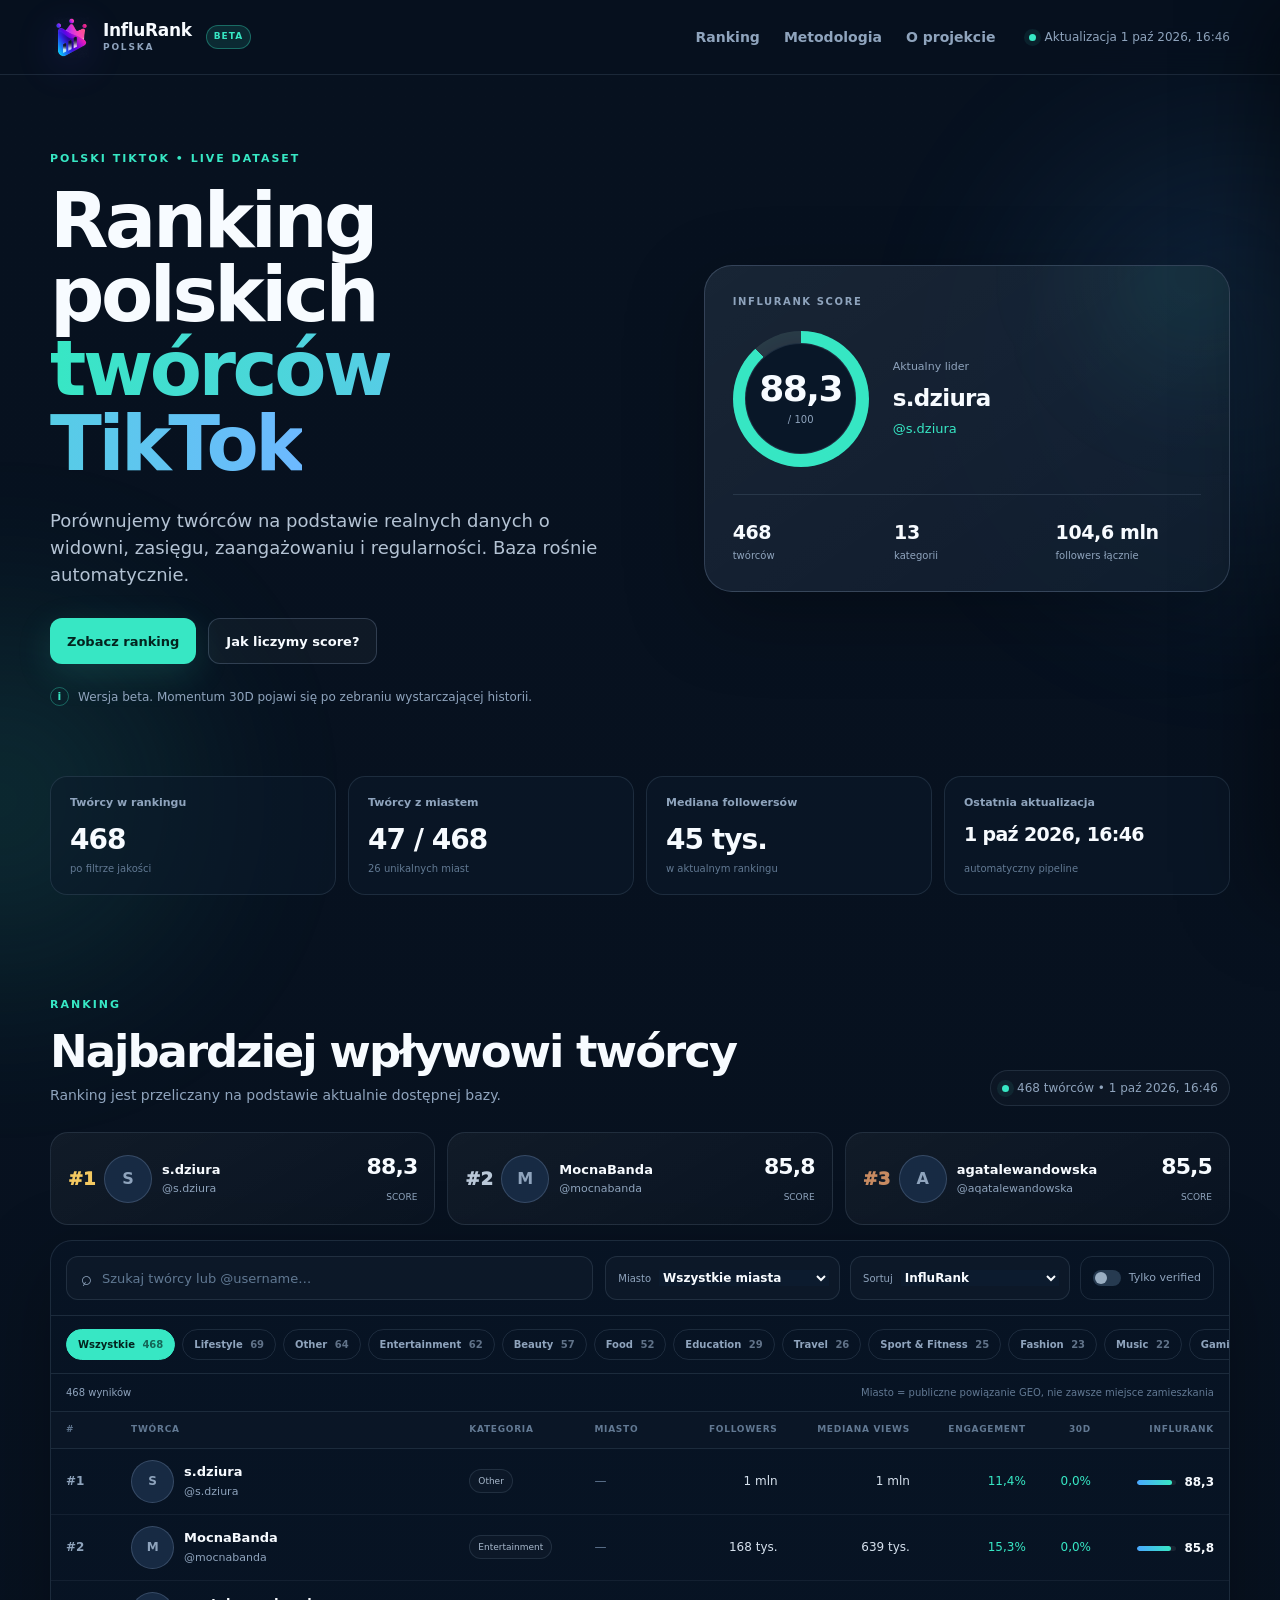
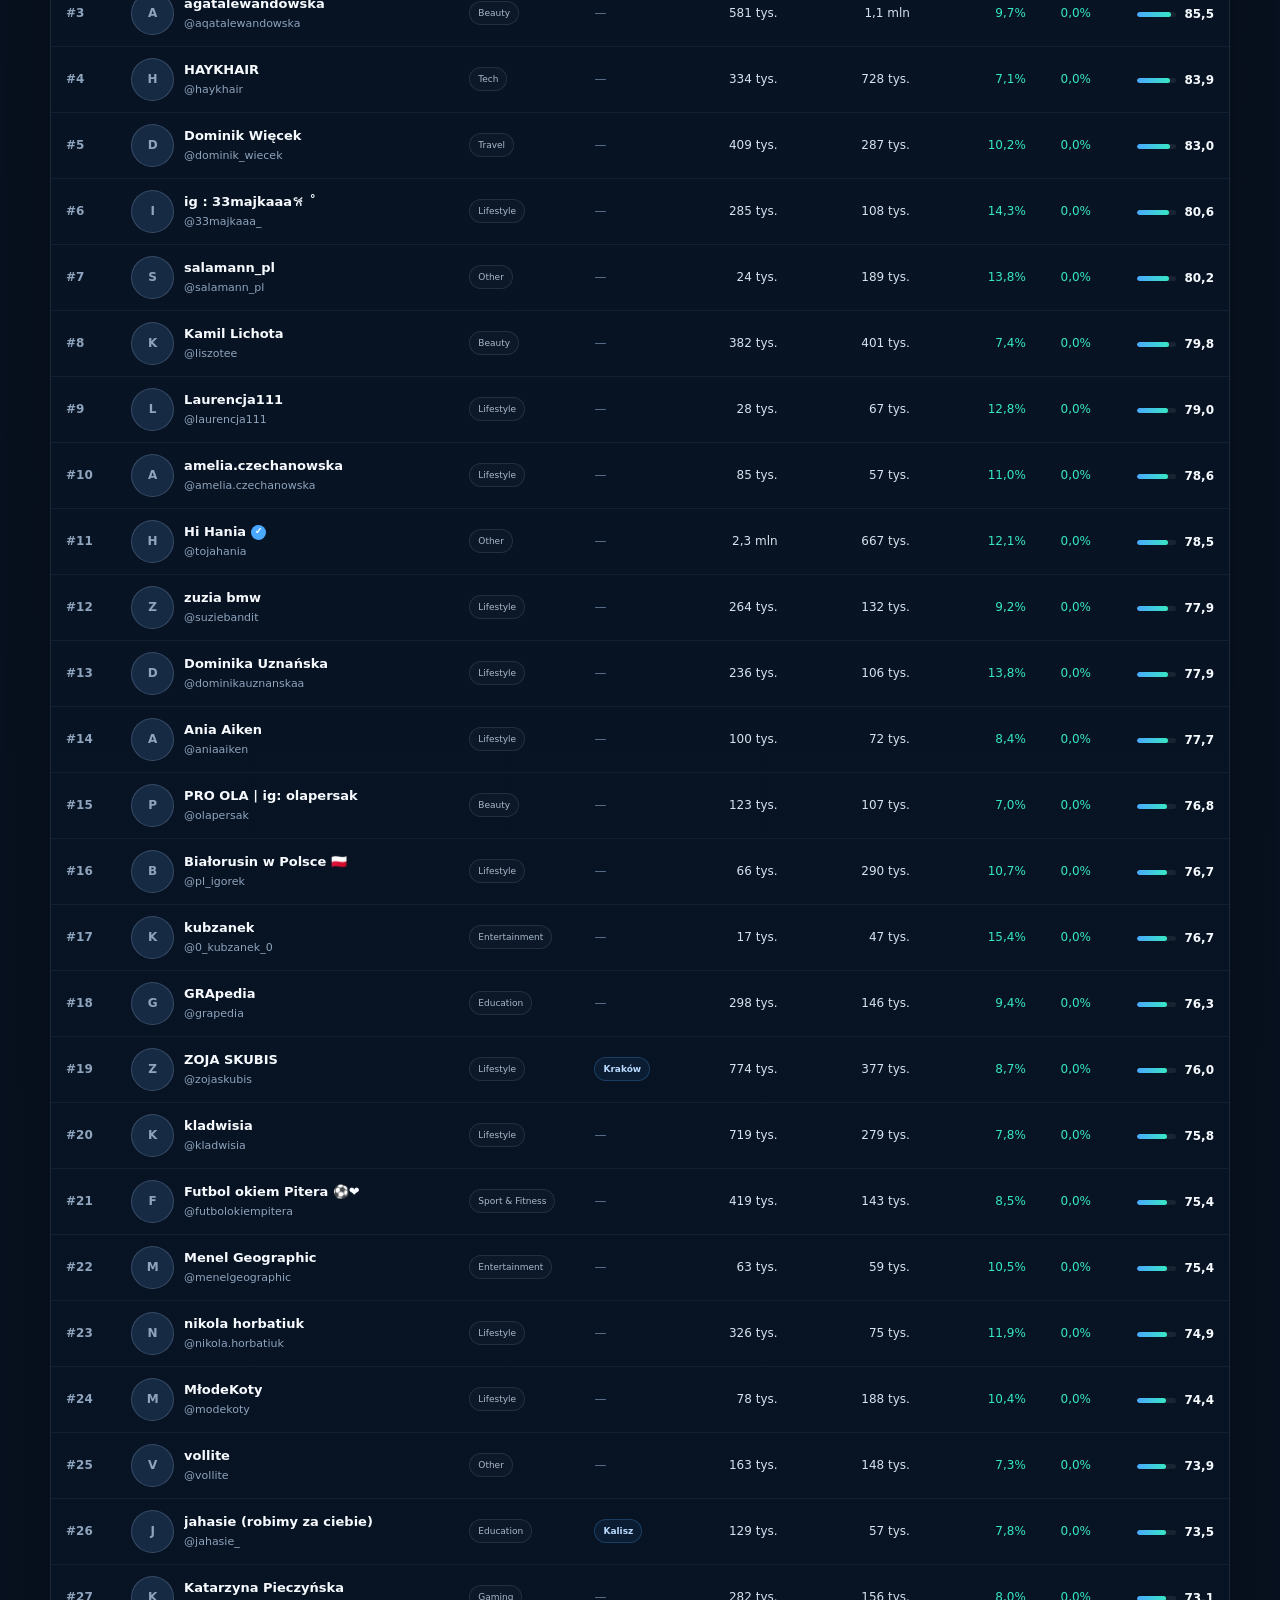
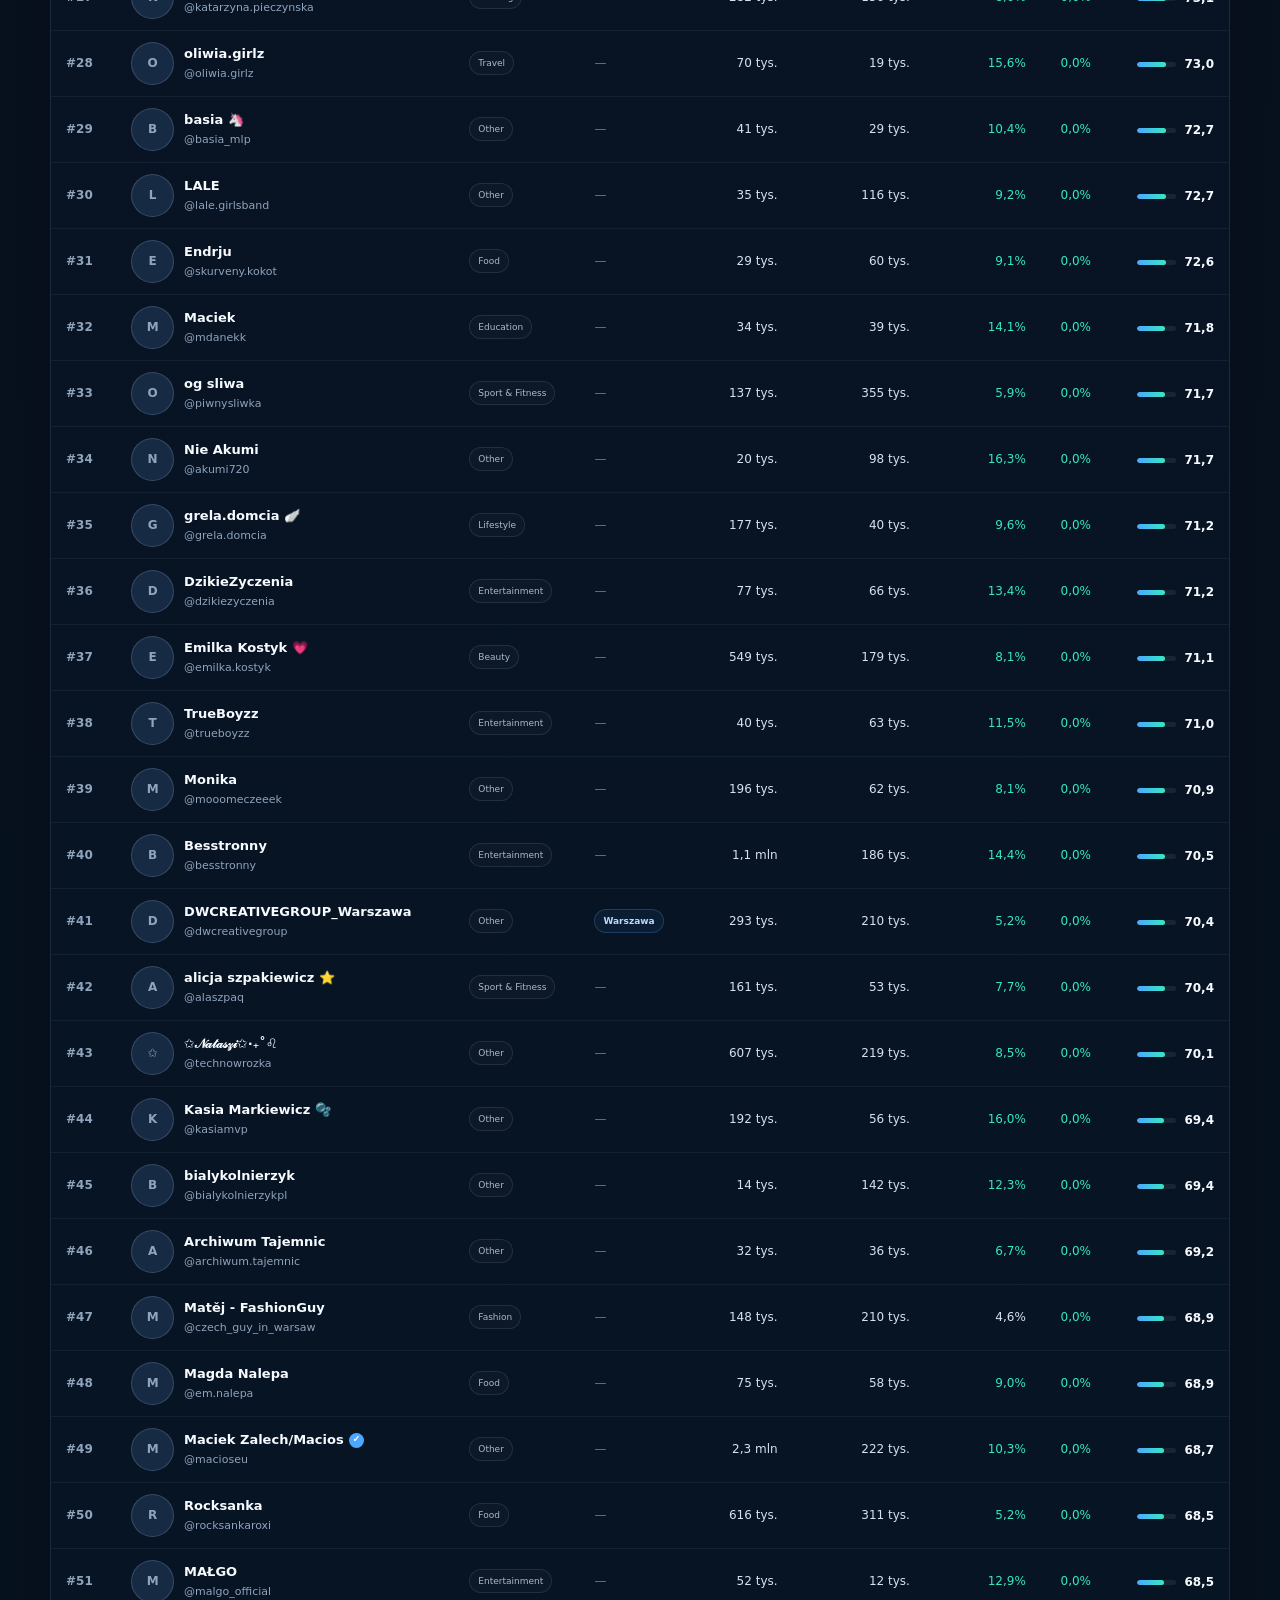
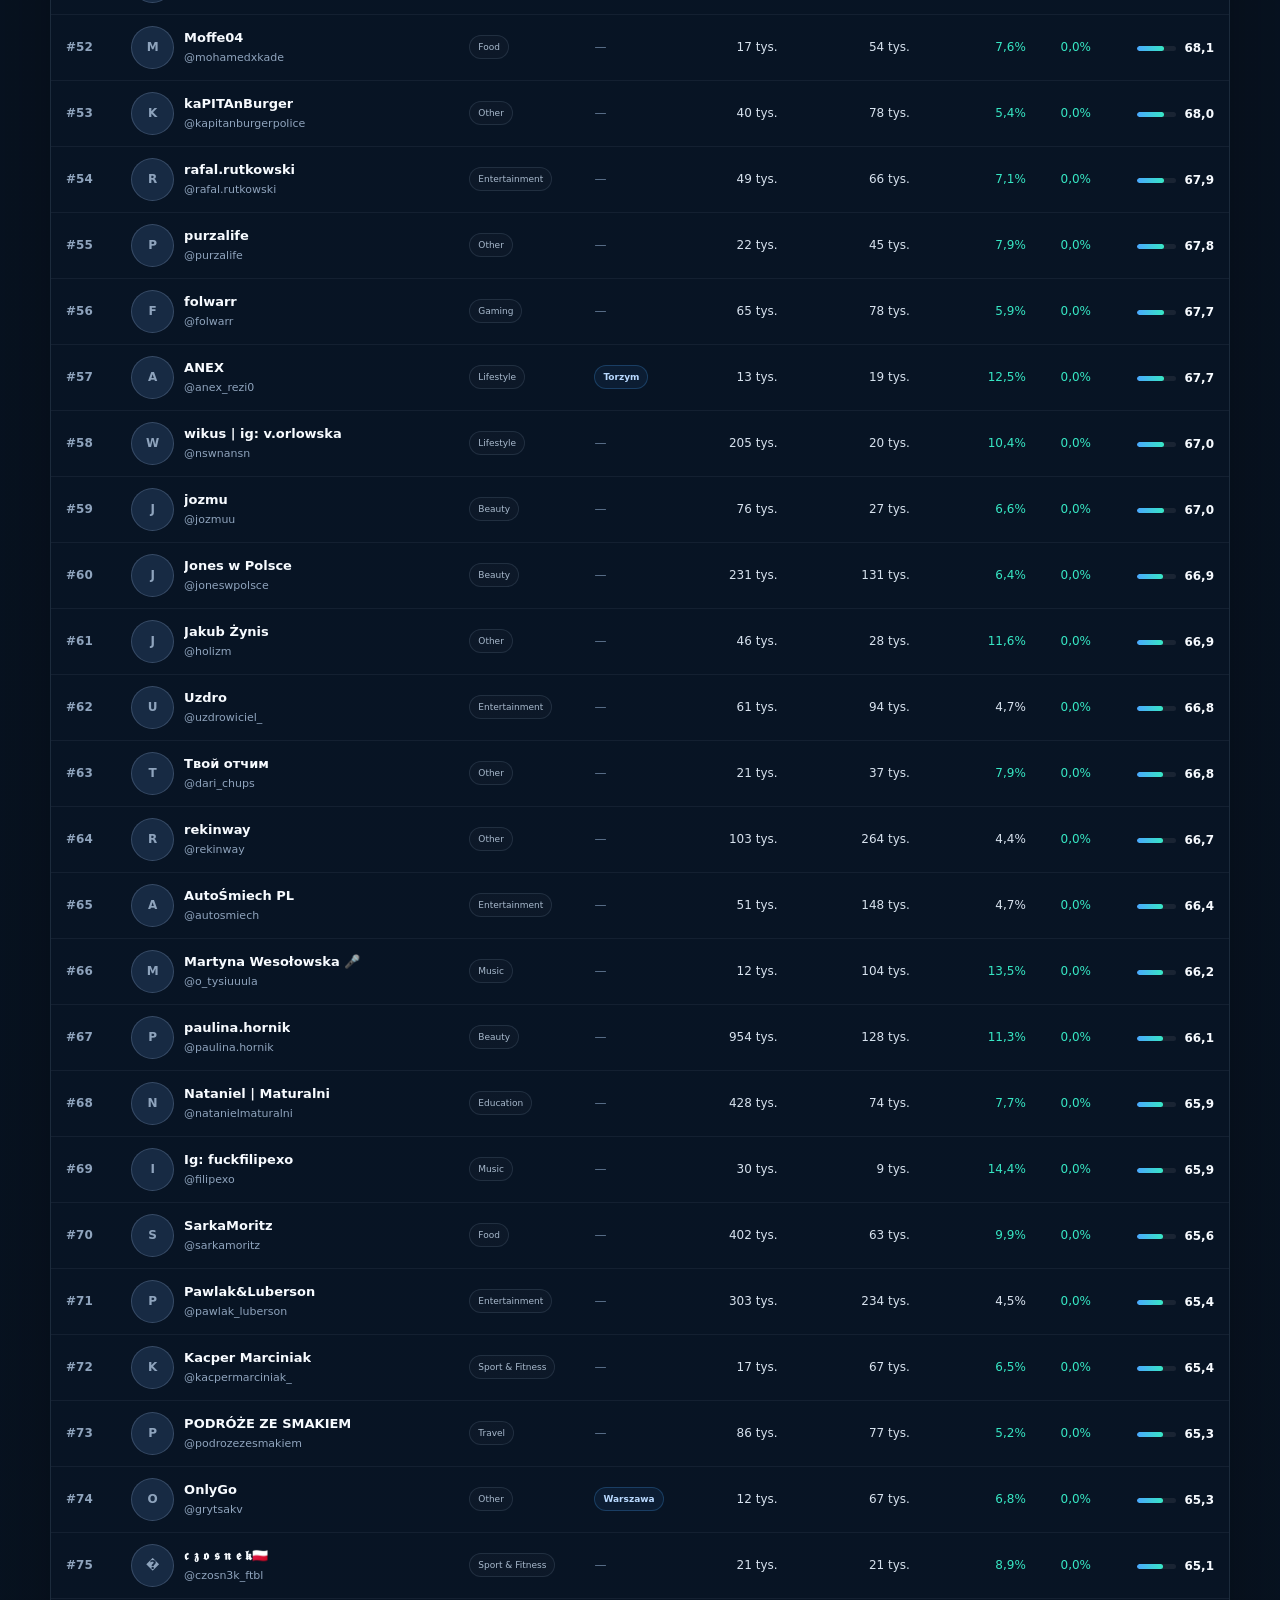
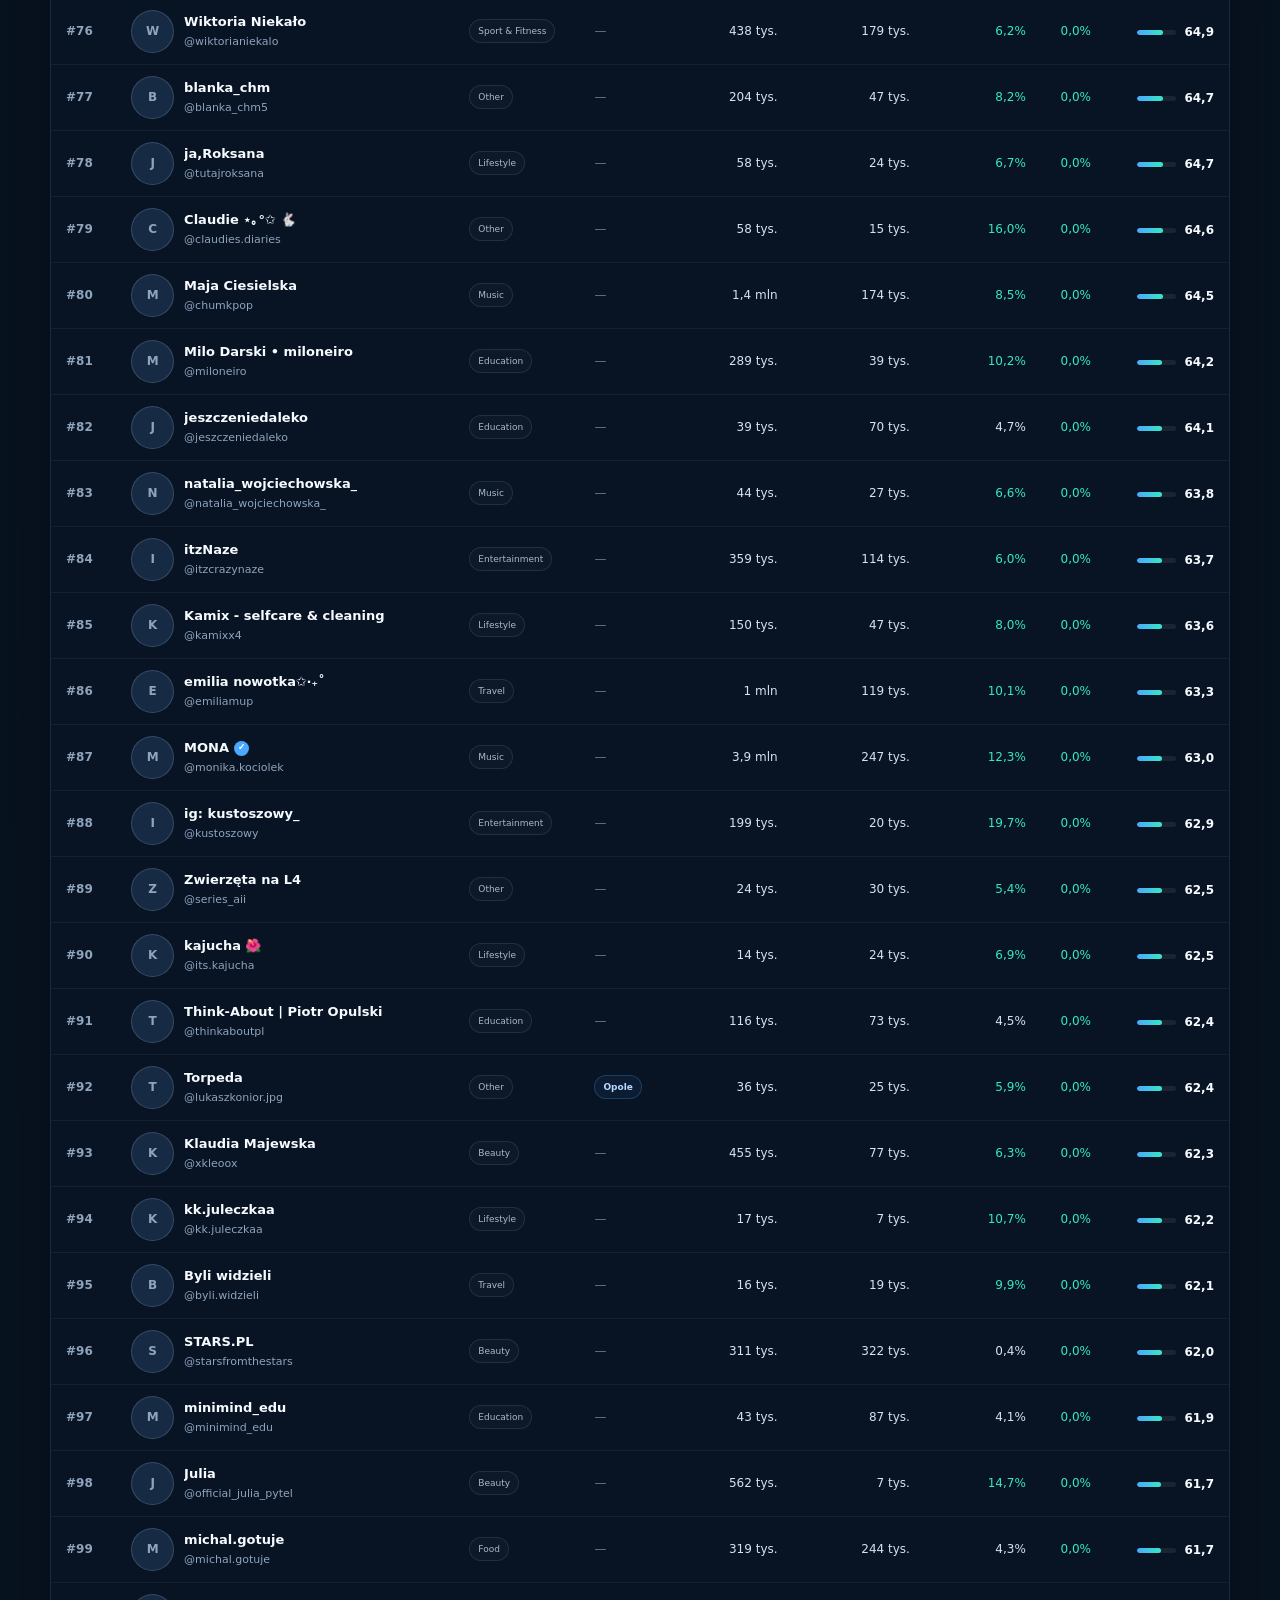
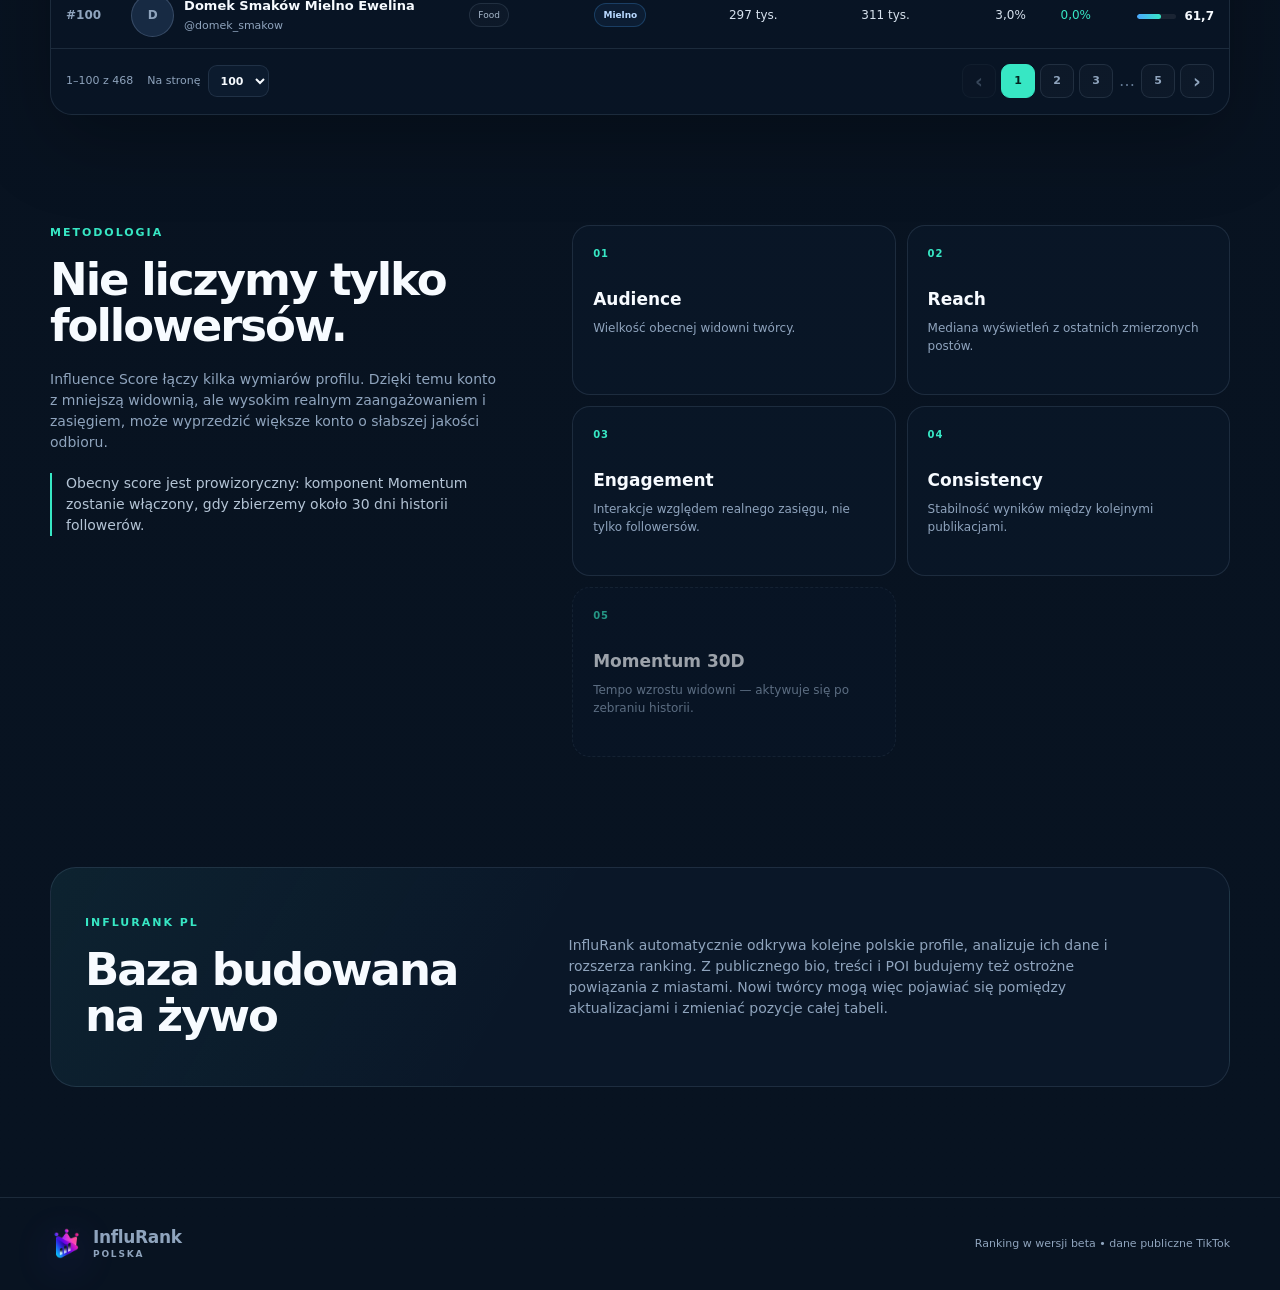
==== commit 114dd39a: "Add files via upload" ====
--- a/apps/web/index.html
+++ b/apps/web/index.html
@@ -6,7 +6,7 @@
   <meta name="theme-color" content="#07111f">
   <meta name="description" content="InfluRank PL — ranking polskich twórców TikTok oparty na zasięgu, zaangażowaniu, regularności i wzroście.">
   <title>InfluRank PL — Ranking twórców TikTok</title>
-  <link rel="icon" href="./favicon.svg" type="image/svg+xml">
+  <link rel="icon" href="./favicon.png" type="image/png">
   <link rel="stylesheet" href="./styles.css">
 </head>
 <body>
@@ -16,7 +16,7 @@
   <header class="site-header">
     <div class="shell nav">
       <a class="brand" href="#" aria-label="InfluRank PL">
-        <span class="brand-mark">IR</span>
+        <img class="brand-logo-mark" src="./assets/influrank-logo-mark.png" alt="" aria-hidden="true">
         <span class="brand-copy">
           <strong>InfluRank</strong>
           <small>POLSKA</small>
@@ -271,7 +271,7 @@
   <footer class="site-footer">
     <div class="shell footer-inner">
       <div class="brand footer-brand">
-        <span class="brand-mark">IR</span>
+        <img class="brand-logo-mark" src="./assets/influrank-logo-mark.png" alt="" aria-hidden="true">
         <span class="brand-copy">
           <strong>InfluRank</strong>
           <small>POLSKA</small>
--- a/apps/web/styles.css
+++ b/apps/web/styles.css
@@ -1652,3 +1652,36 @@
     grid-template-columns: 1fr;
   }
 }
+
+
+/* InfluRank logo test — selected crown / play / analytics mark */
+.brand-logo-mark {
+  width: 43px;
+  height: 43px;
+  flex: 0 0 43px;
+  object-fit: contain;
+  display: block;
+  filter: drop-shadow(0 8px 20px rgba(111, 67, 255, 0.24));
+}
+
+.brand:hover .brand-logo-mark {
+  transform: translateY(-1px);
+}
+
+.brand-logo-mark {
+  transition: transform 0.2s ease;
+}
+
+.footer-brand .brand-logo-mark {
+  width: 33px;
+  height: 33px;
+  flex-basis: 33px;
+}
+
+@media (max-width: 640px) {
+  .brand-logo-mark {
+    width: 39px;
+    height: 39px;
+    flex-basis: 39px;
+  }
+}
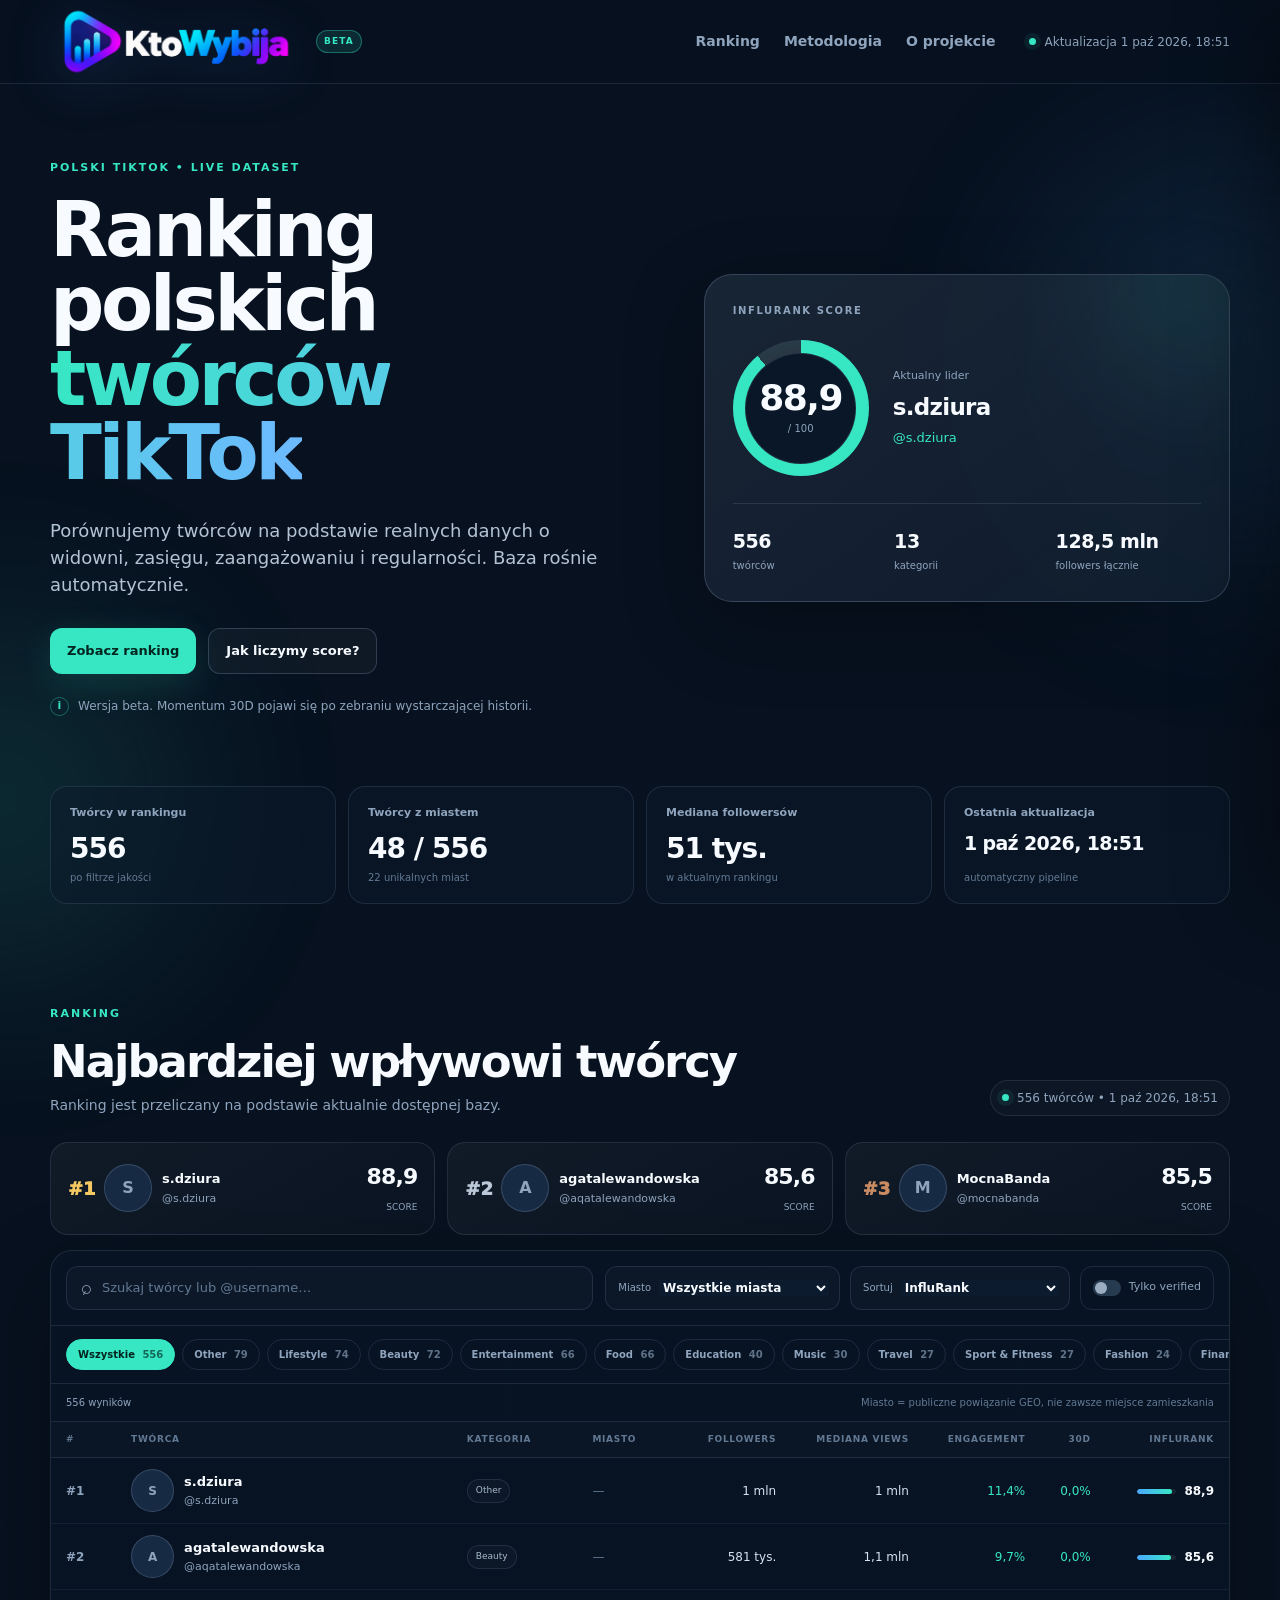
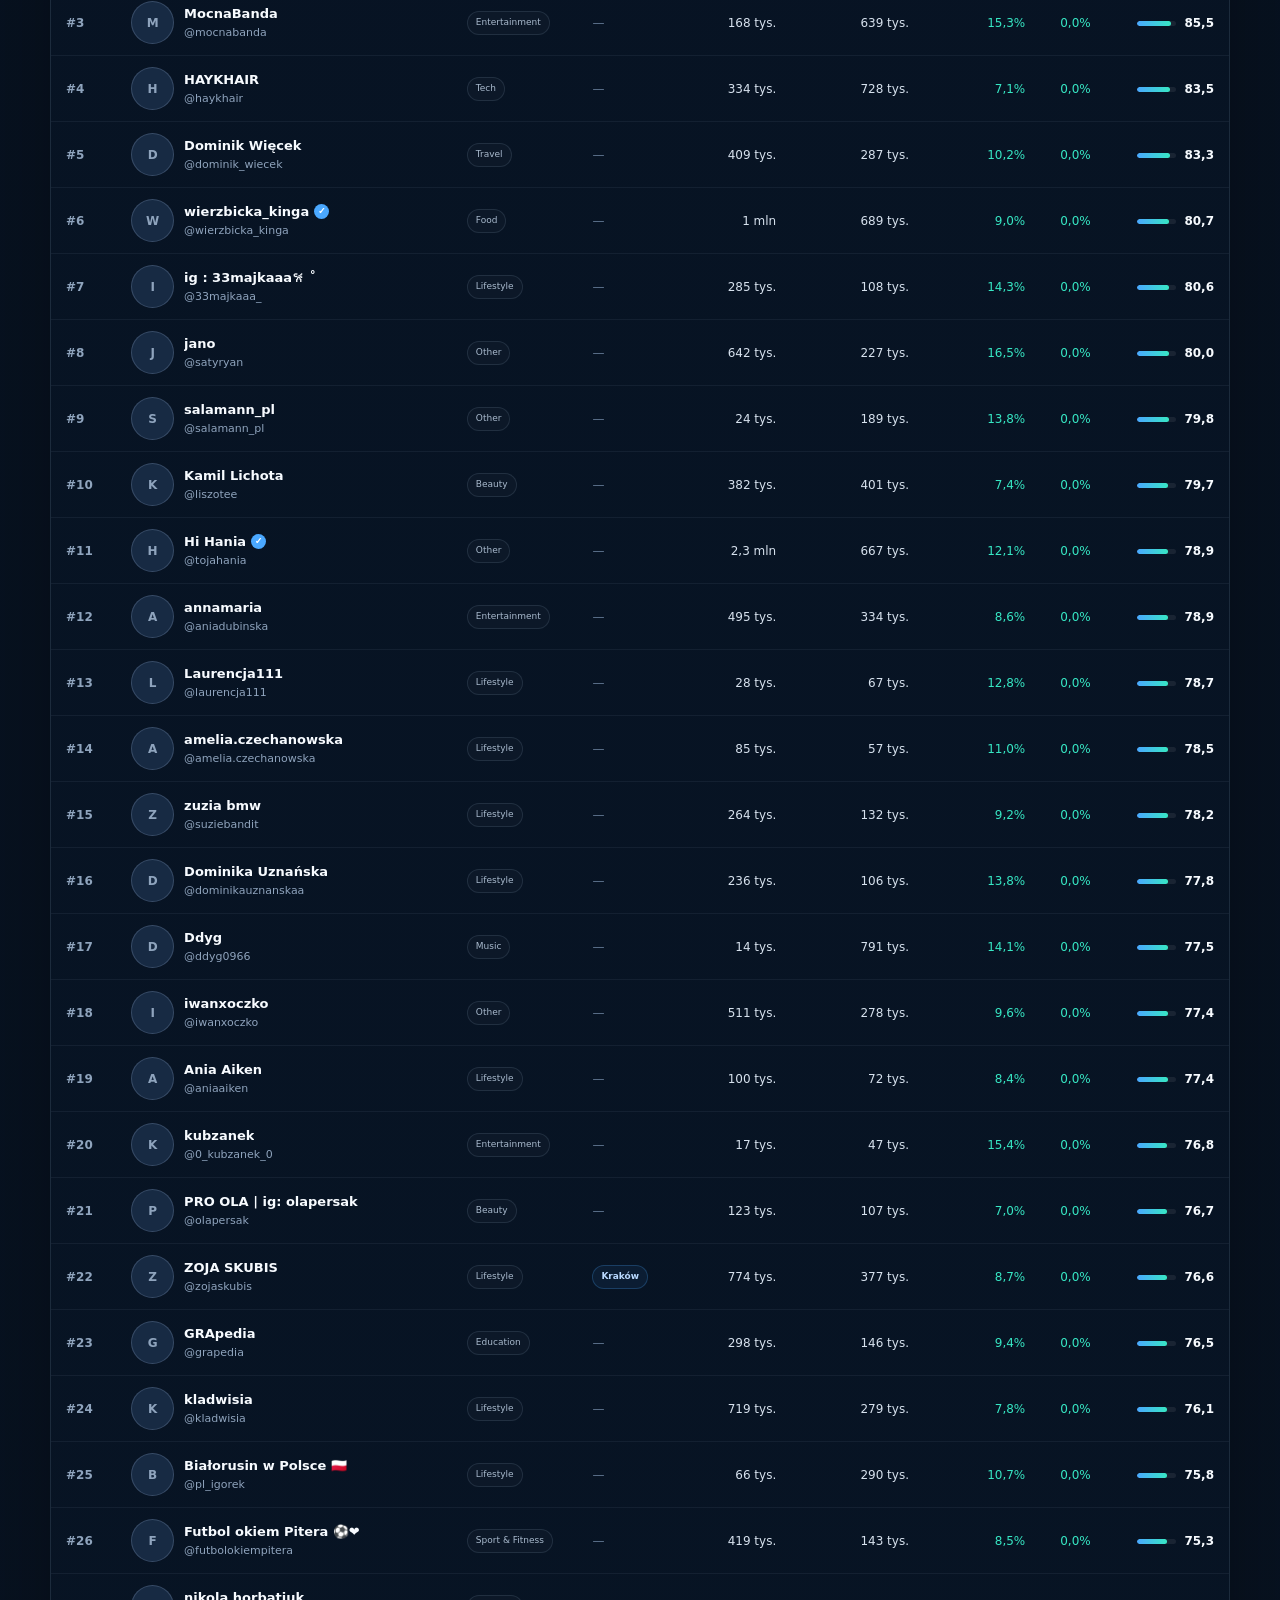
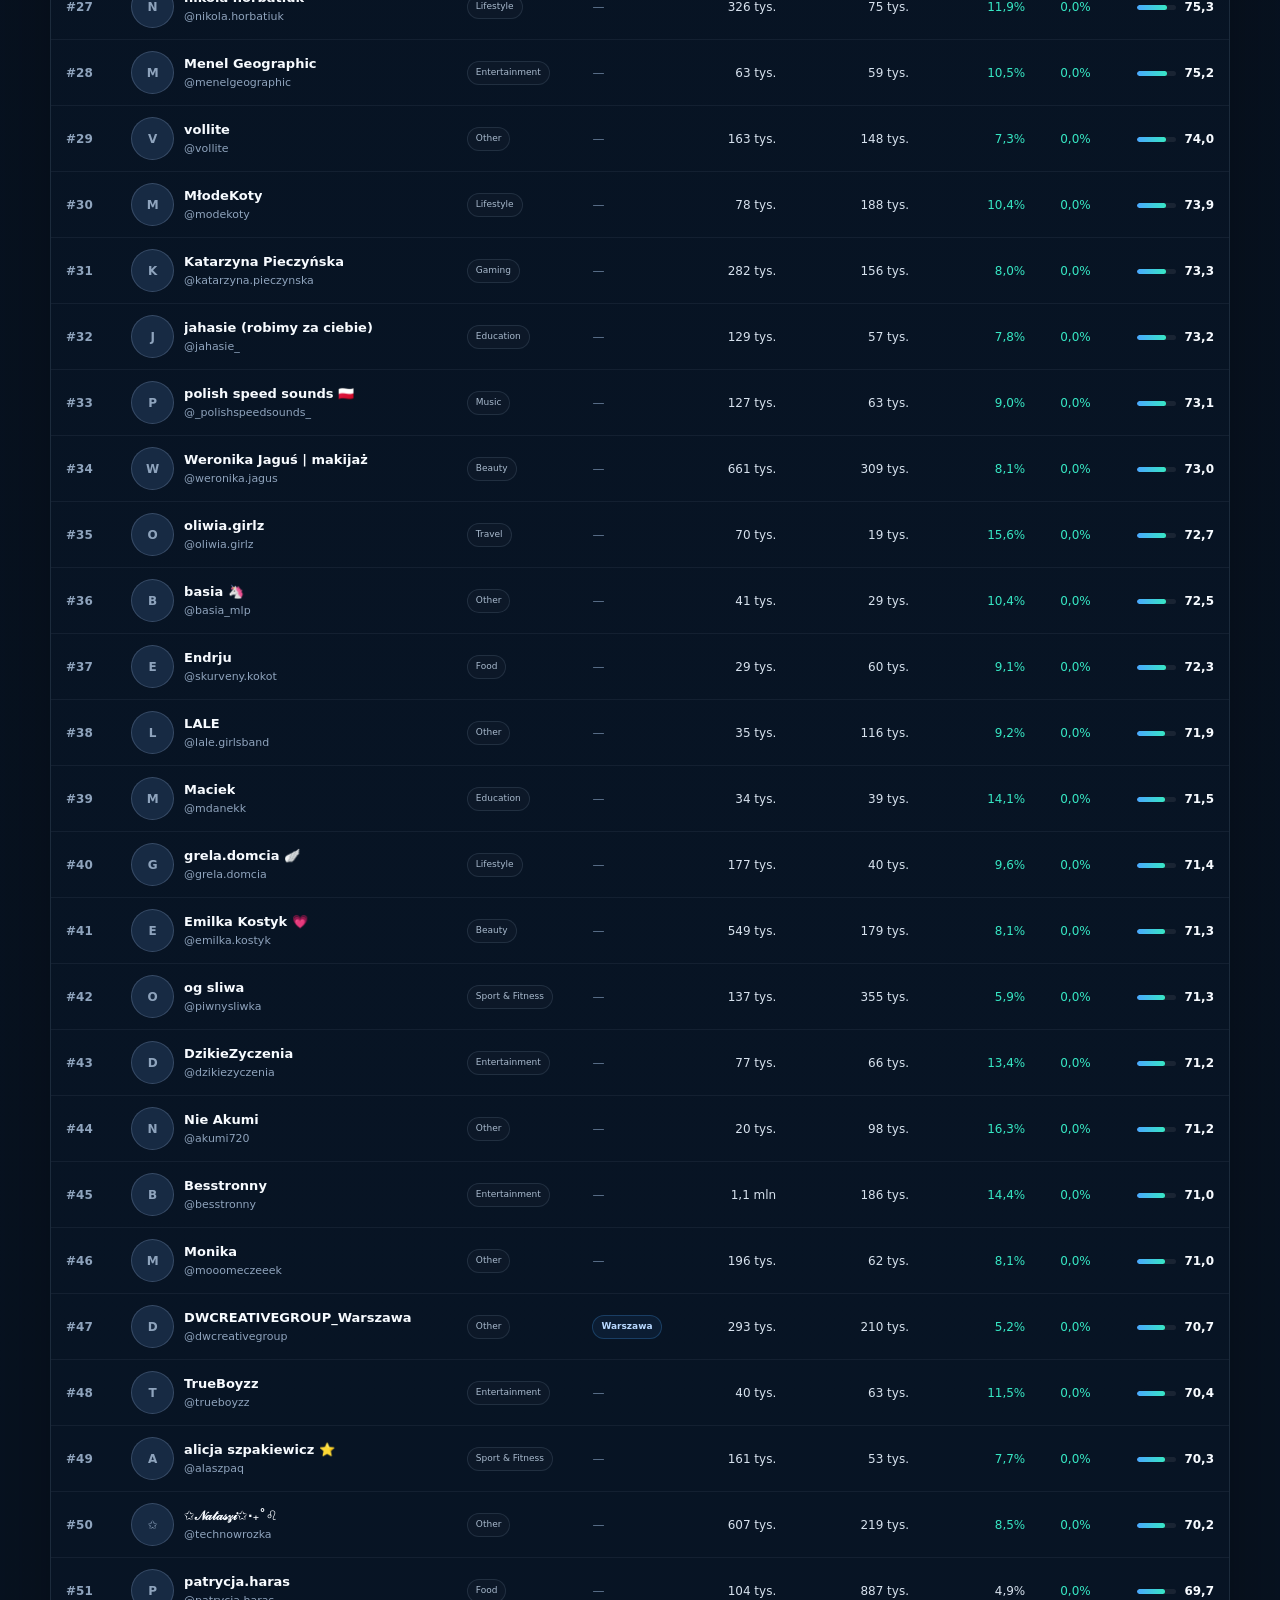
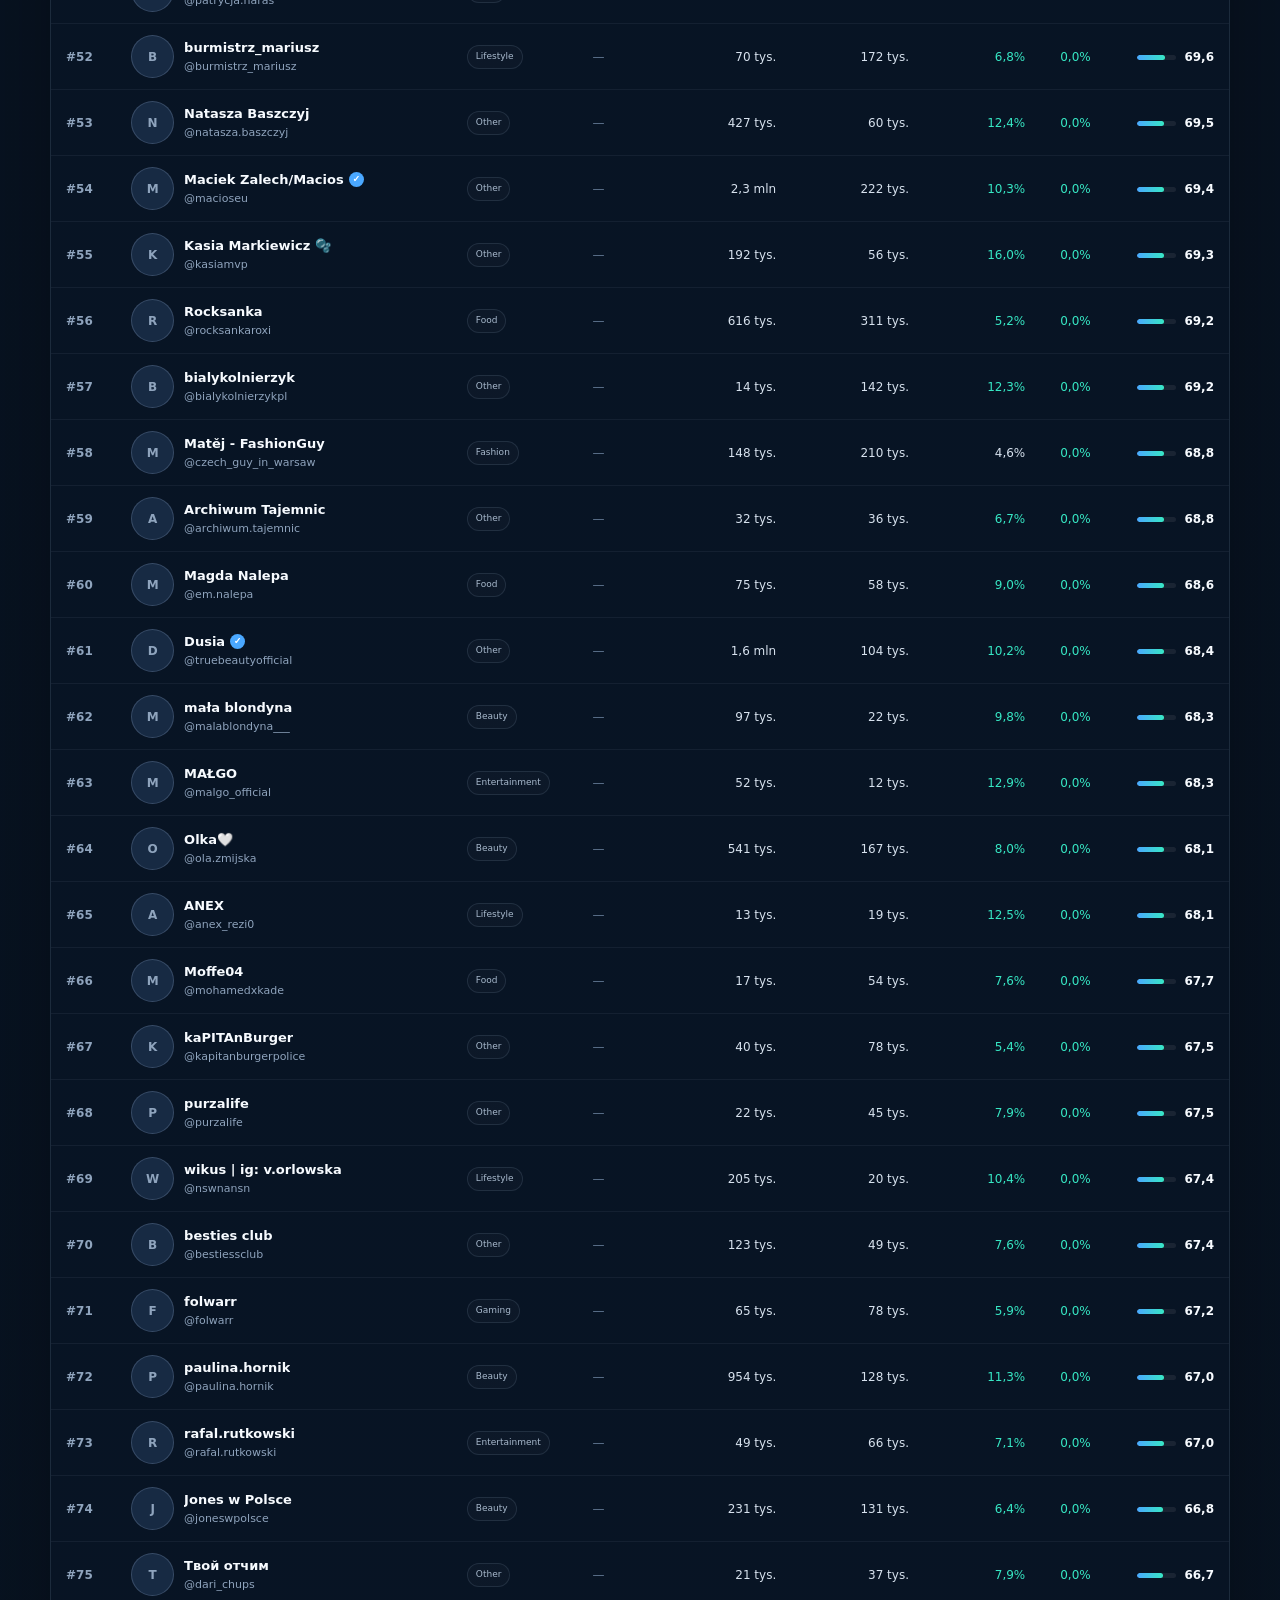
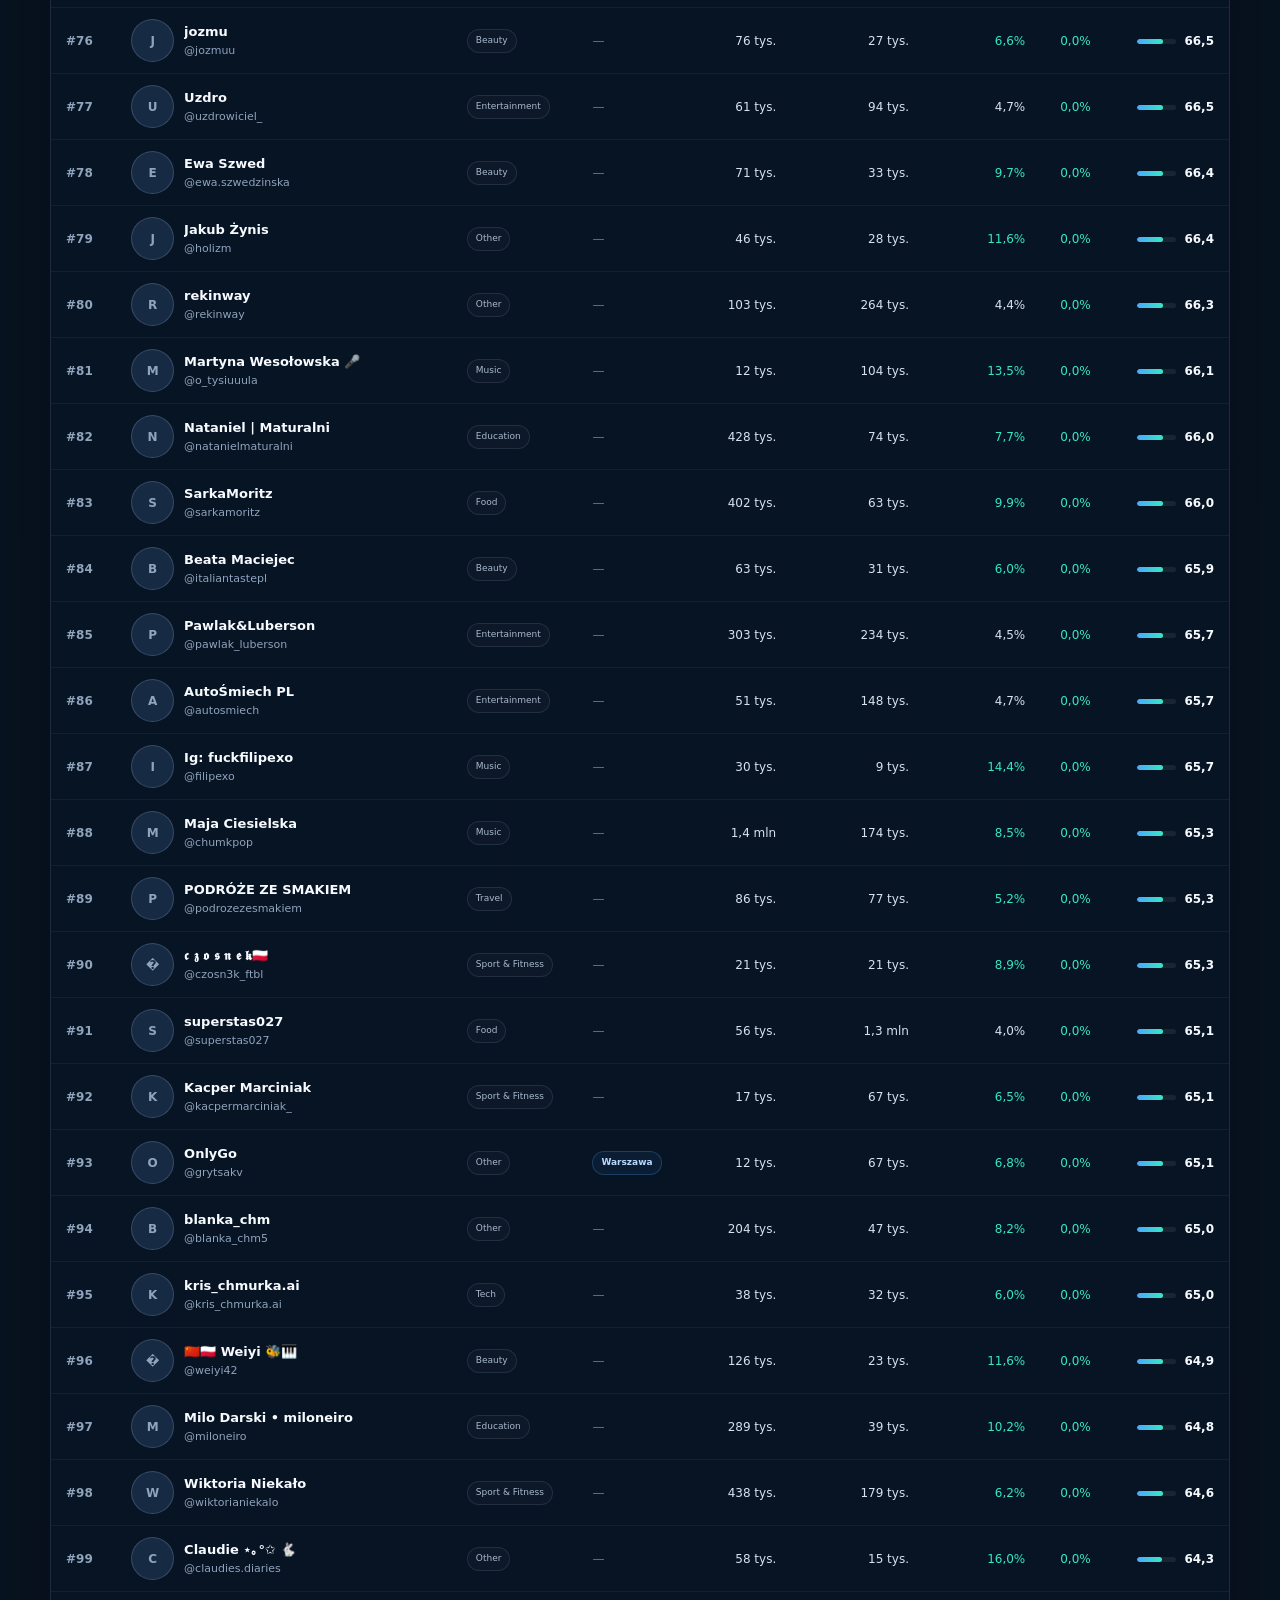
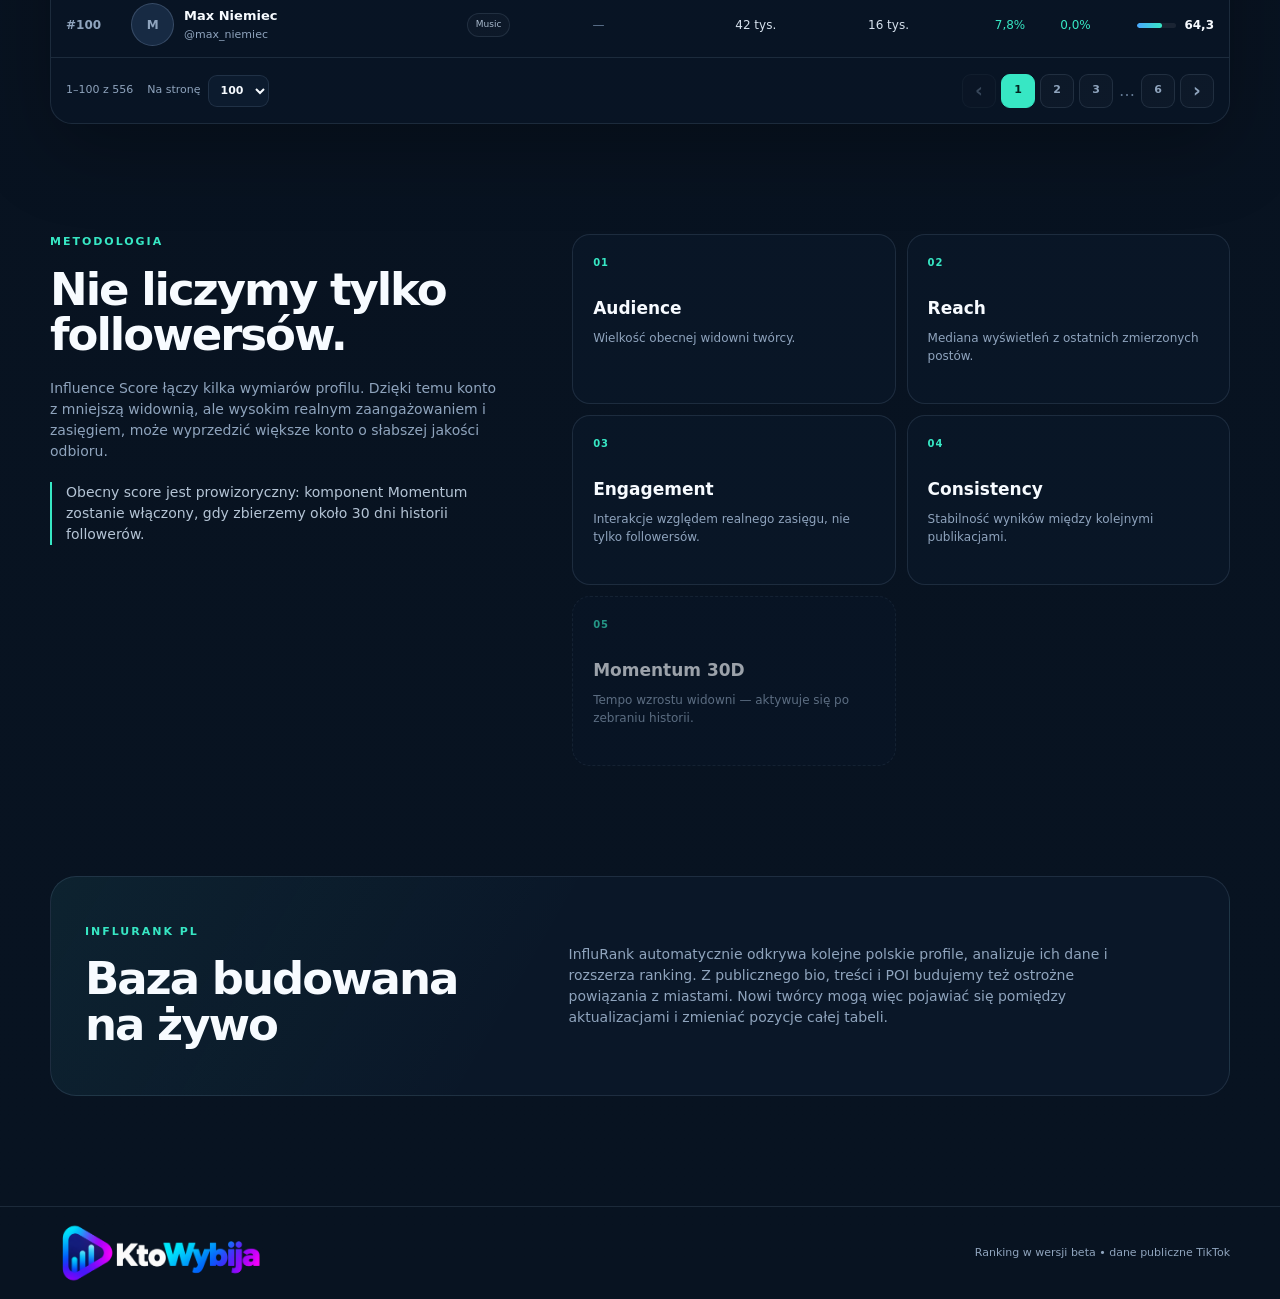
==== commit c9fc2ca5: "Add files via upload" ====
--- a/apps/web/index.html
+++ b/apps/web/index.html
@@ -15,12 +15,8 @@
 
   <header class="site-header">
     <div class="shell nav">
-      <a class="brand" href="#" aria-label="InfluRank PL">
-        <img class="brand-logo-mark" src="./assets/influrank-logo-mark.png" alt="" aria-hidden="true">
-        <span class="brand-copy">
-          <strong>InfluRank</strong>
-          <small>POLSKA</small>
-        </span>
+      <a class="brand brand-with-full-logo" href="#" aria-label="InfluRank PL">
+        <img class="brand-logo-full" src="./assets/ktowybija-logo.png" alt="KtoWybija">
         <span class="beta-pill">BETA</span>
       </a>
 
@@ -270,12 +266,8 @@
 
   <footer class="site-footer">
     <div class="shell footer-inner">
-      <div class="brand footer-brand">
-        <img class="brand-logo-mark" src="./assets/influrank-logo-mark.png" alt="" aria-hidden="true">
-        <span class="brand-copy">
-          <strong>InfluRank</strong>
-          <small>POLSKA</small>
-        </span>
+      <div class="brand footer-brand footer-brand-with-full-logo">
+        <img class="brand-logo-full footer-logo-full" src="./assets/ktowybija-logo.png" alt="KtoWybija">
       </div>
       <span>Ranking w wersji beta • dane publiczne TikTok</span>
     </div>
--- a/apps/web/styles.css
+++ b/apps/web/styles.css
@@ -1653,35 +1653,50 @@
   }
 }
 
-
-/* InfluRank logo test — selected crown / play / analytics mark */
-.brand-logo-mark {
-  width: 43px;
-  height: 43px;
-  flex: 0 0 43px;
-  object-fit: contain;
+/* KtoWybija full-wordmark logo swap */
+.brand-with-full-logo {
+  gap: 12px;
+}
+
+.brand-logo-full {
   display: block;
-  filter: drop-shadow(0 8px 20px rgba(111, 67, 255, 0.24));
-}
-
-.brand:hover .brand-logo-mark {
-  transform: translateY(-1px);
-}
-
-.brand-logo-mark {
-  transition: transform 0.2s ease;
-}
-
-.footer-brand .brand-logo-mark {
-  width: 33px;
-  height: 33px;
-  flex-basis: 33px;
+  width: 250px;
+  height: auto;
+  max-width: 48vw;
+  filter: drop-shadow(0 10px 28px rgba(77, 130, 255, 0.18));
+}
+
+.footer-logo-full {
+  width: 220px;
+  max-width: 60vw;
+  filter: none;
+}
+
+.footer-brand-with-full-logo {
+  gap: 0;
+}
+
+@media (max-width: 980px) {
+  .brand-logo-full {
+    width: 212px;
+  }
+
+  .nav {
+    gap: 18px;
+  }
 }
 
 @media (max-width: 640px) {
-  .brand-logo-mark {
-    width: 39px;
-    height: 39px;
-    flex-basis: 39px;
-  }
-}
+  .brand-logo-full {
+    width: 172px;
+    max-width: 54vw;
+  }
+
+  .footer-logo-full {
+    width: 168px;
+  }
+
+  .beta-pill {
+    margin-left: 0;
+  }
+}
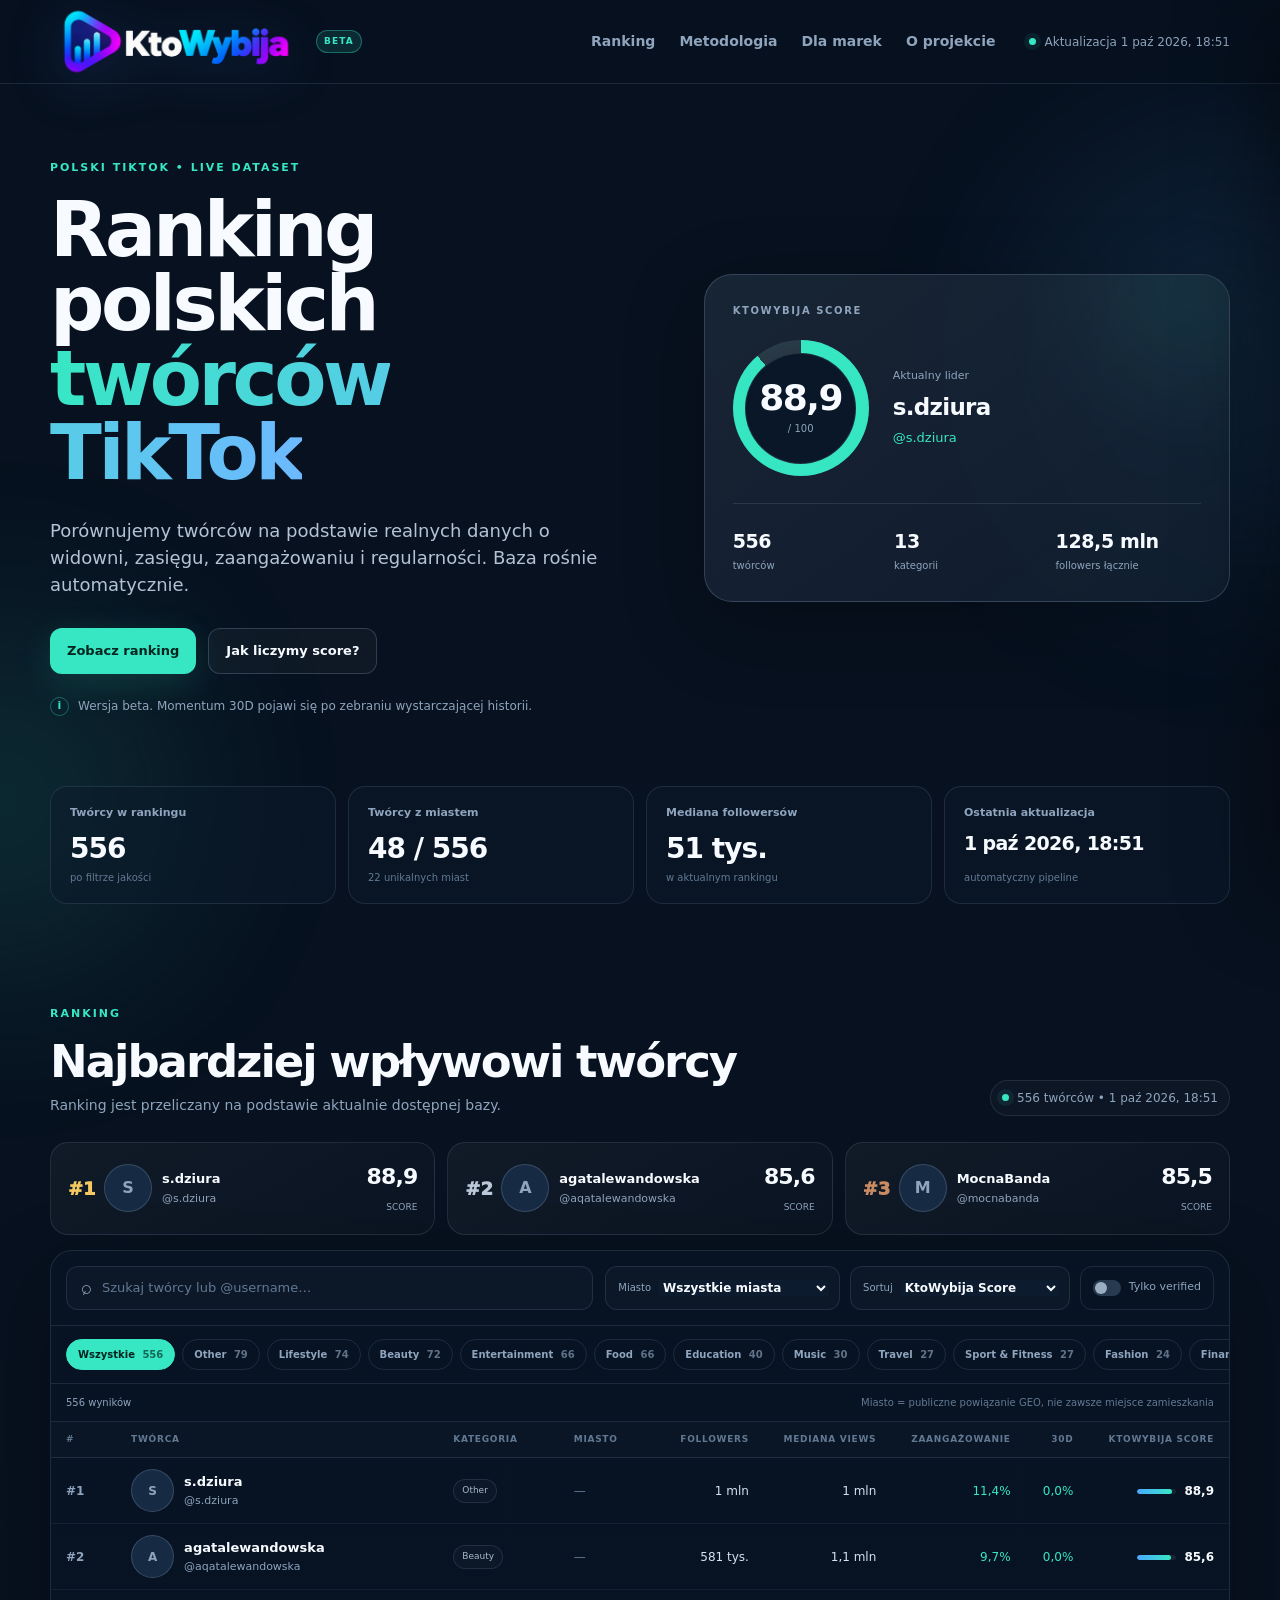
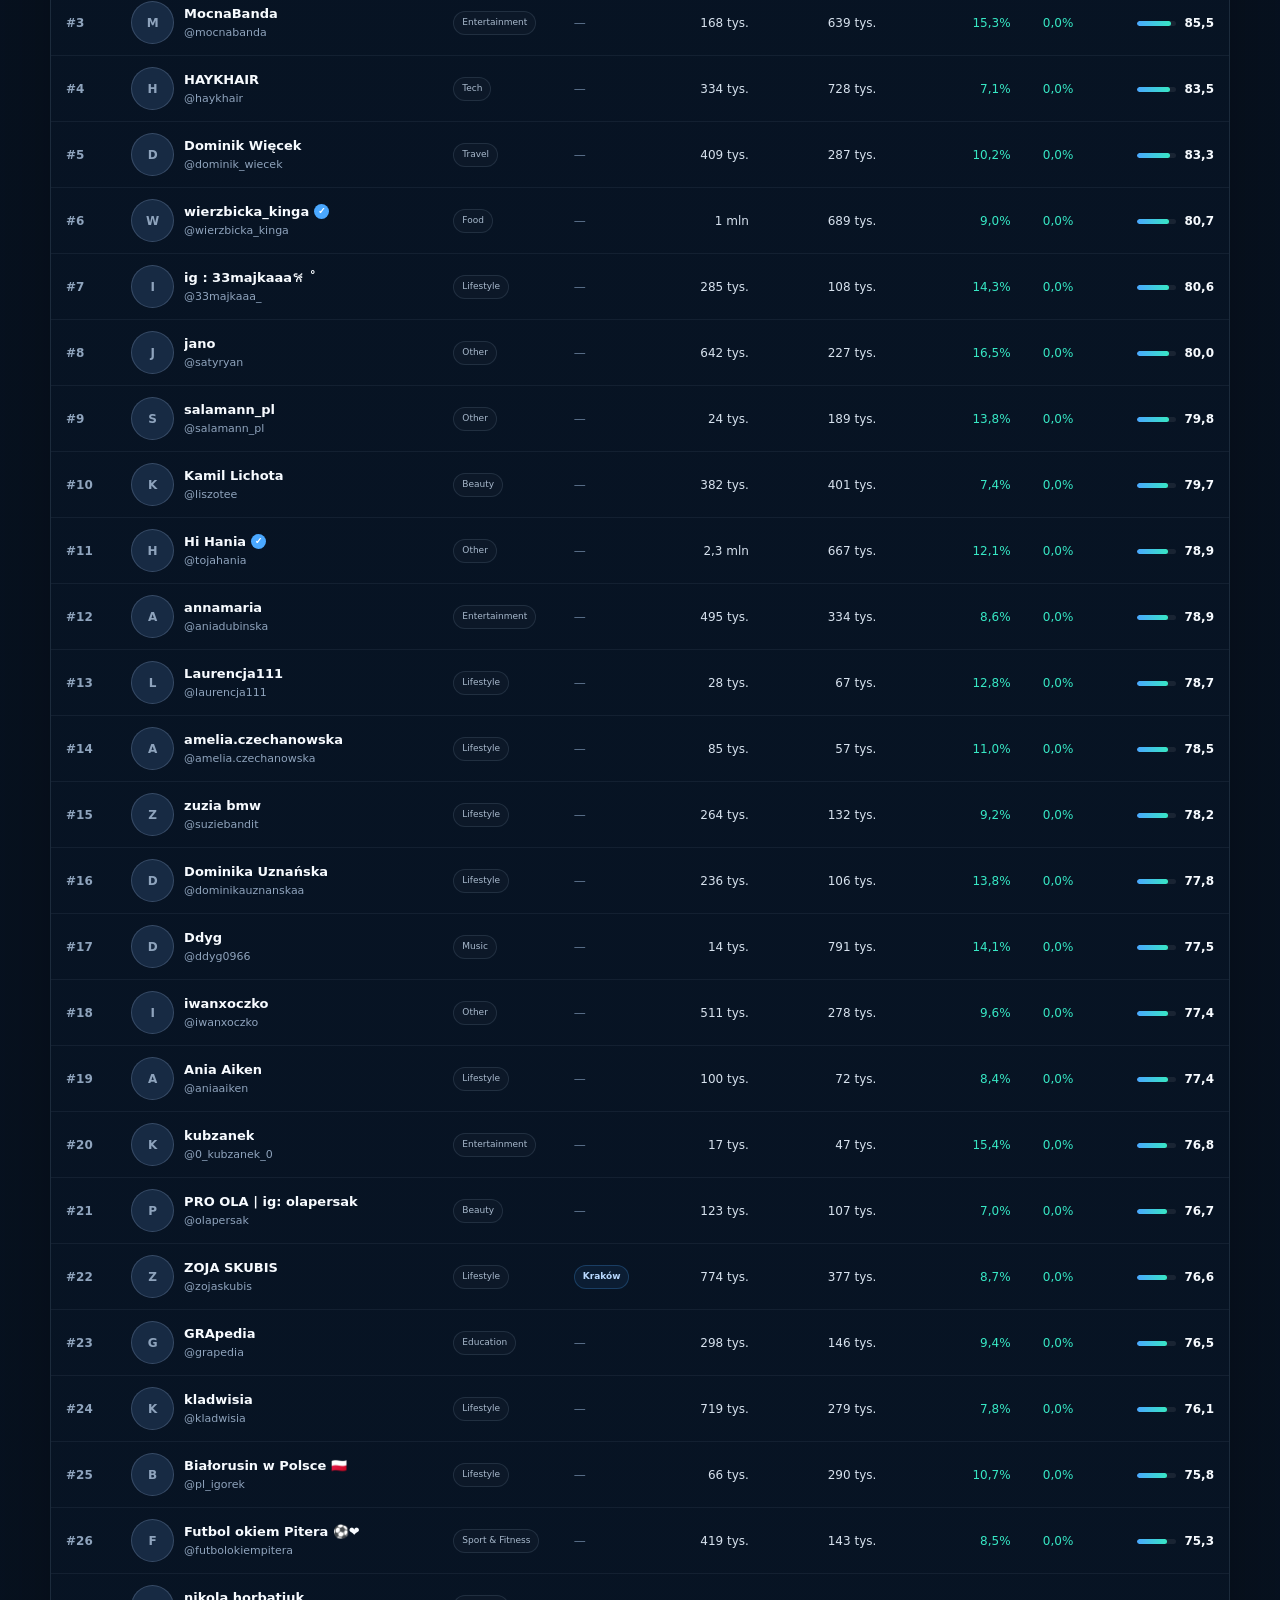
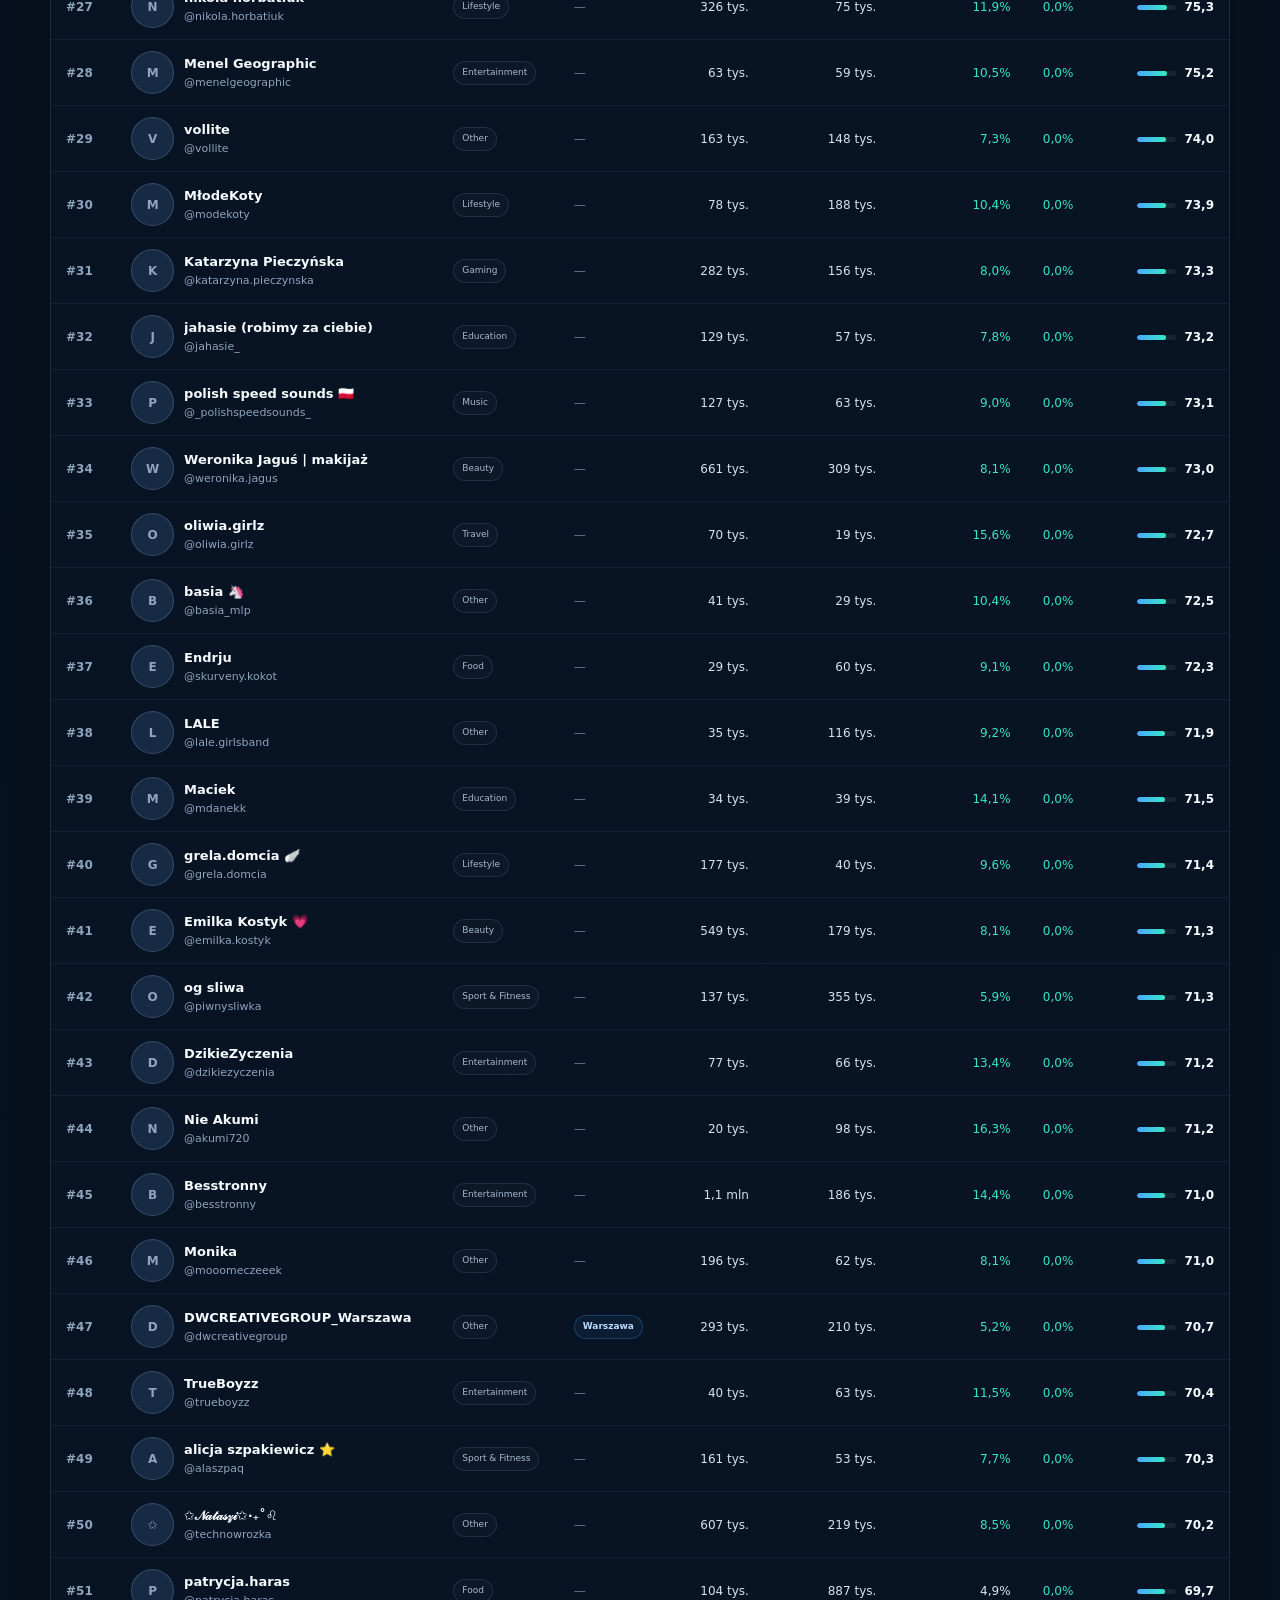
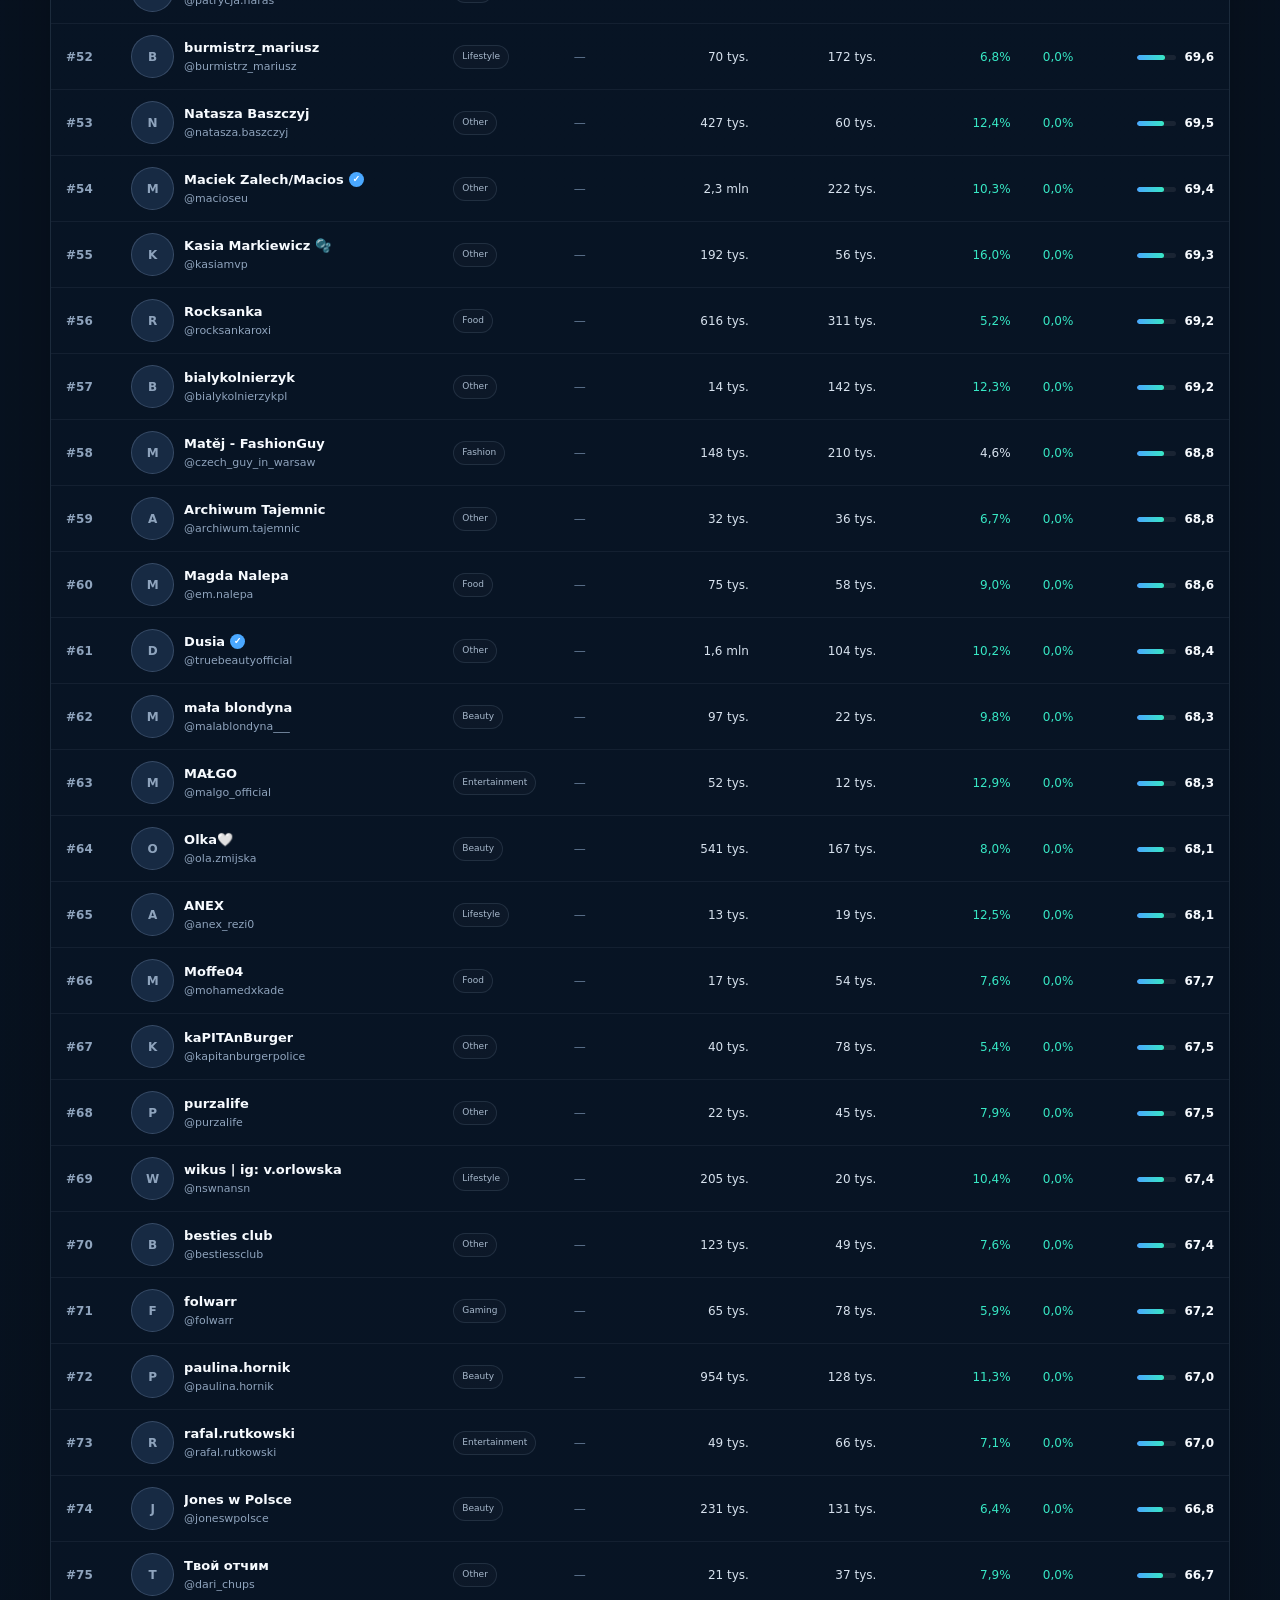
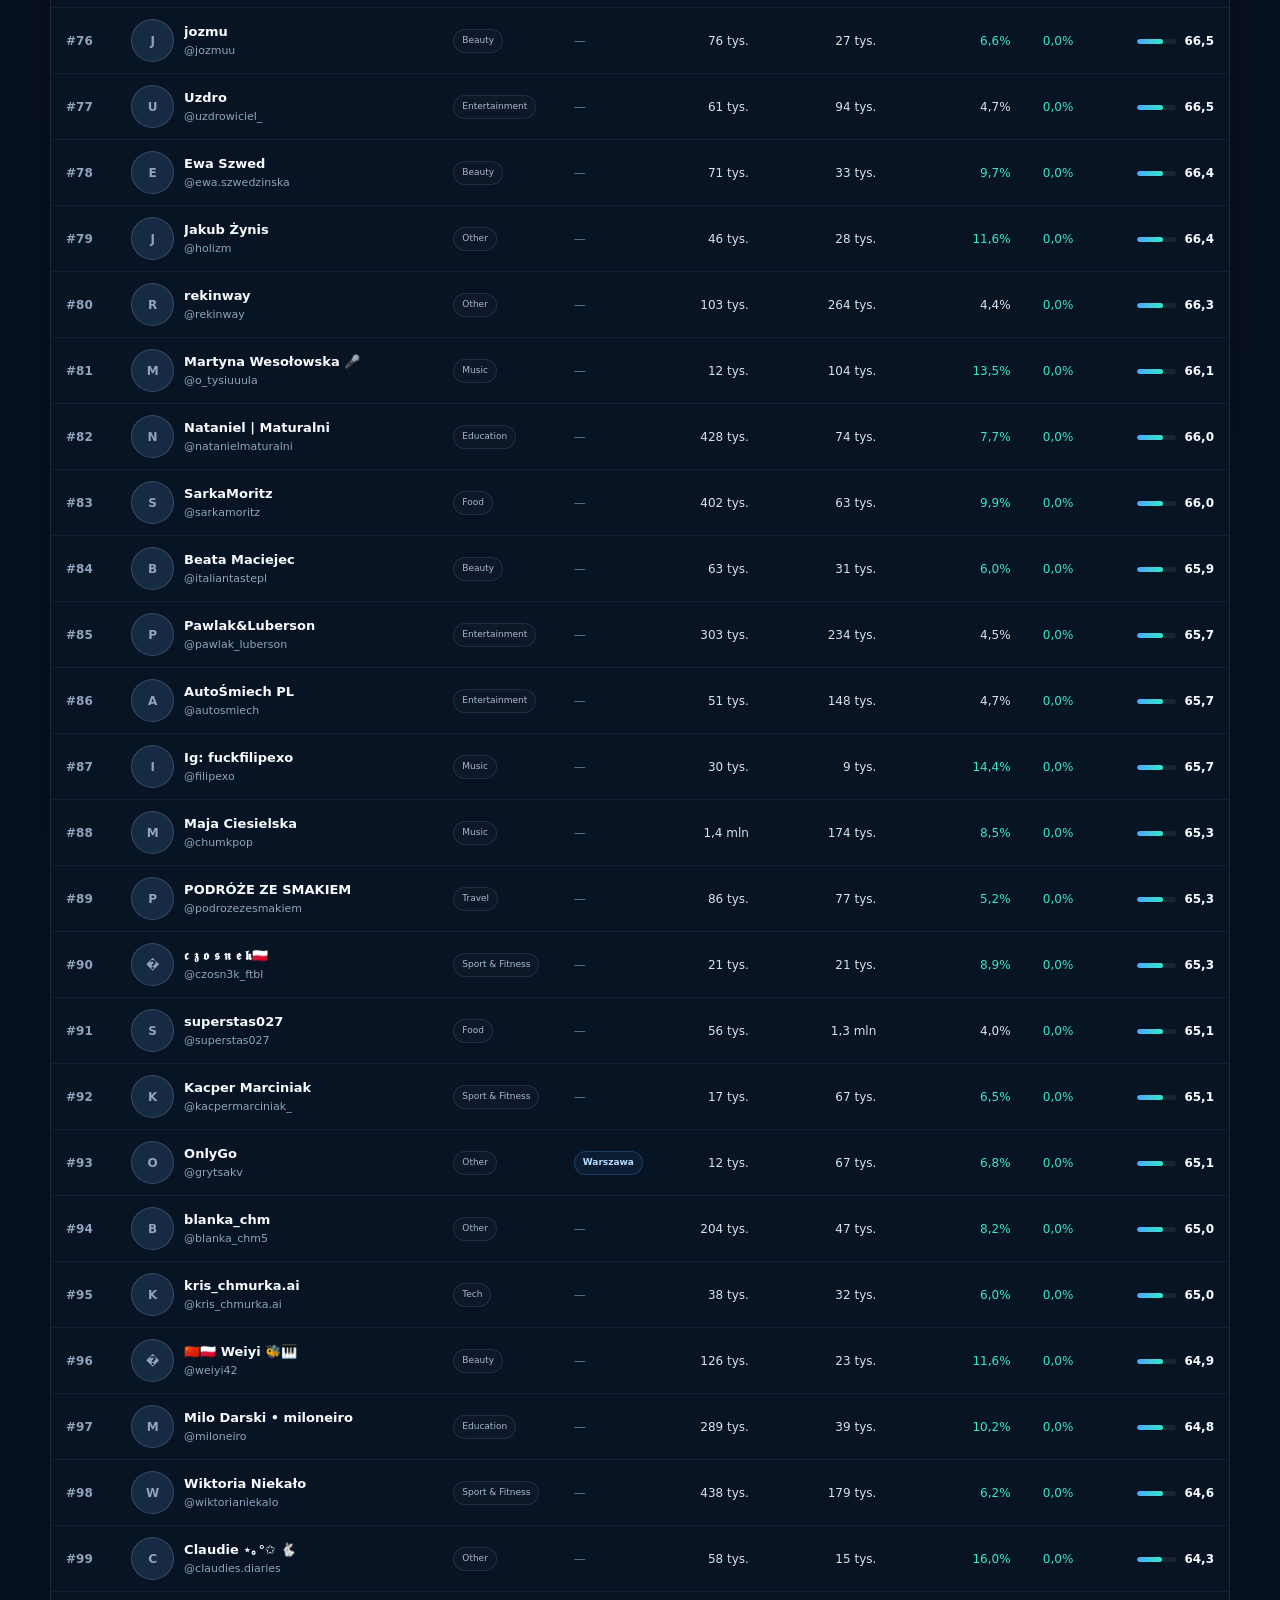
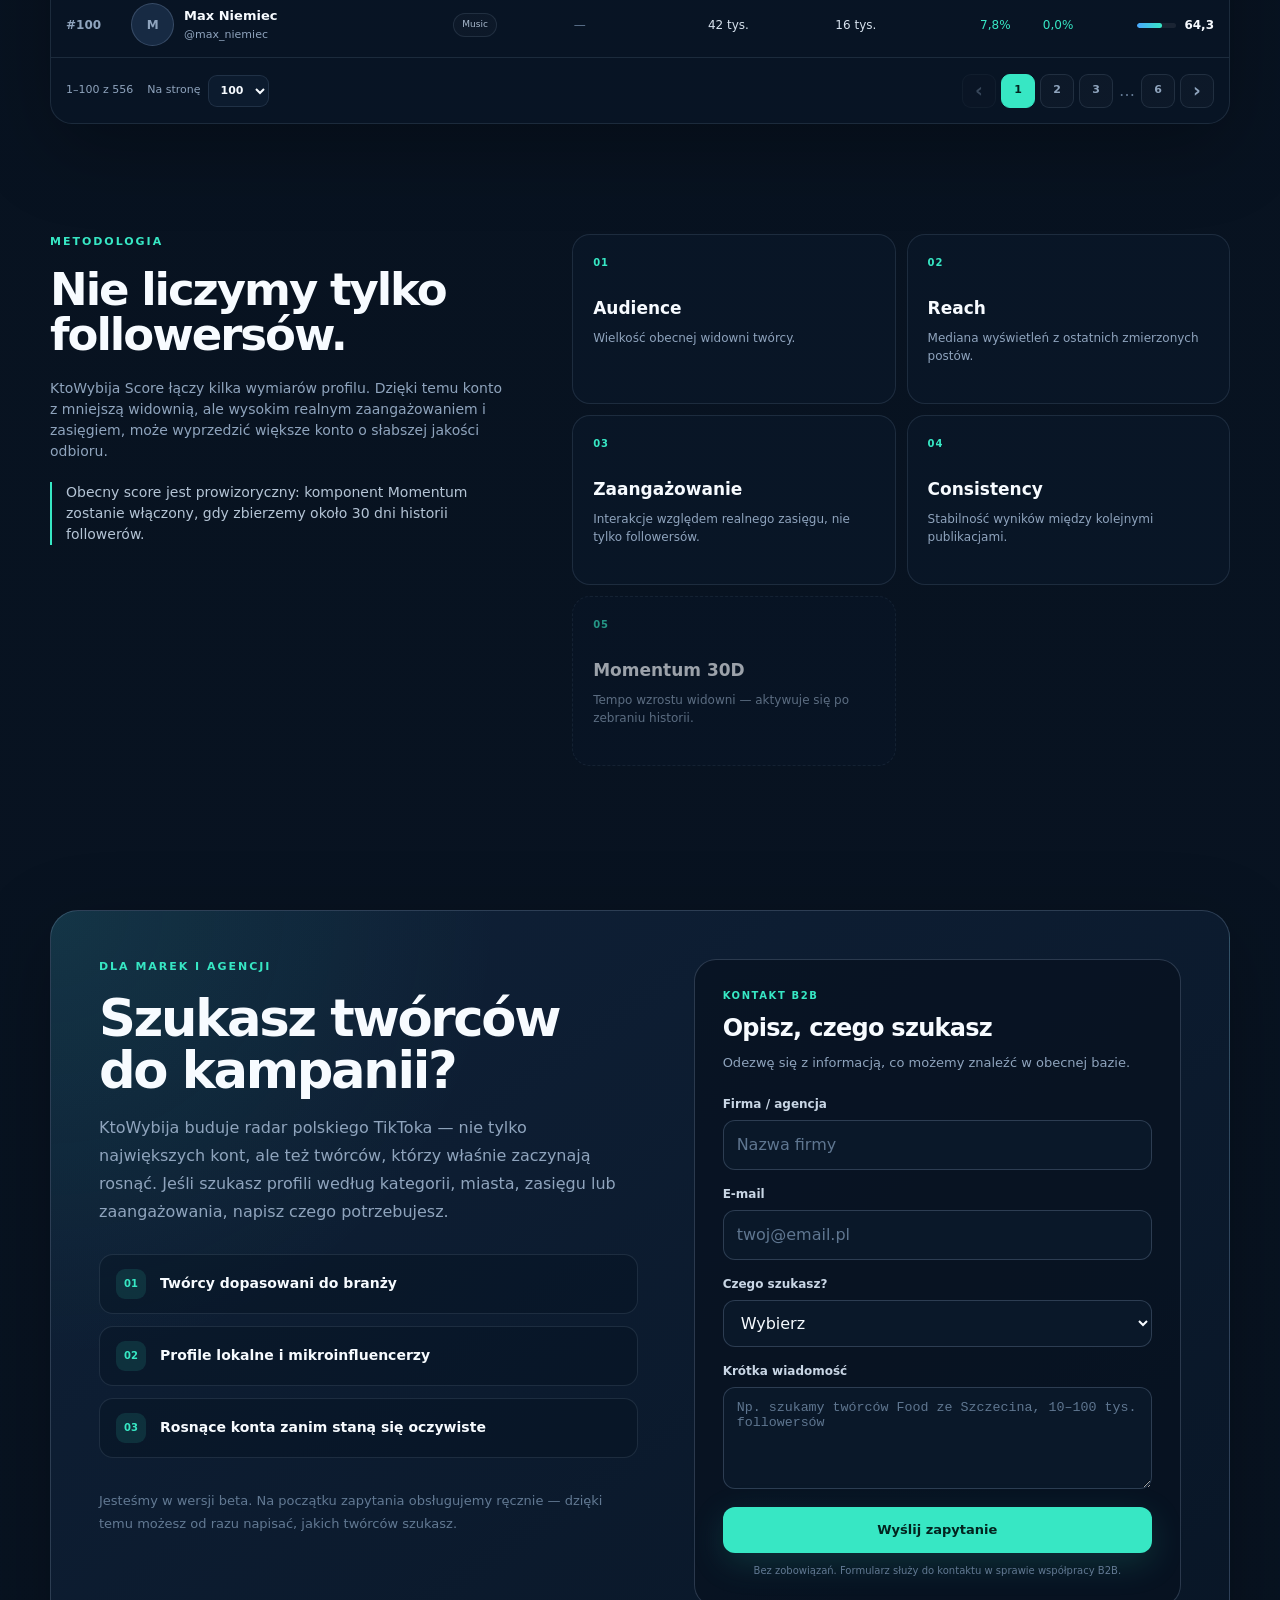
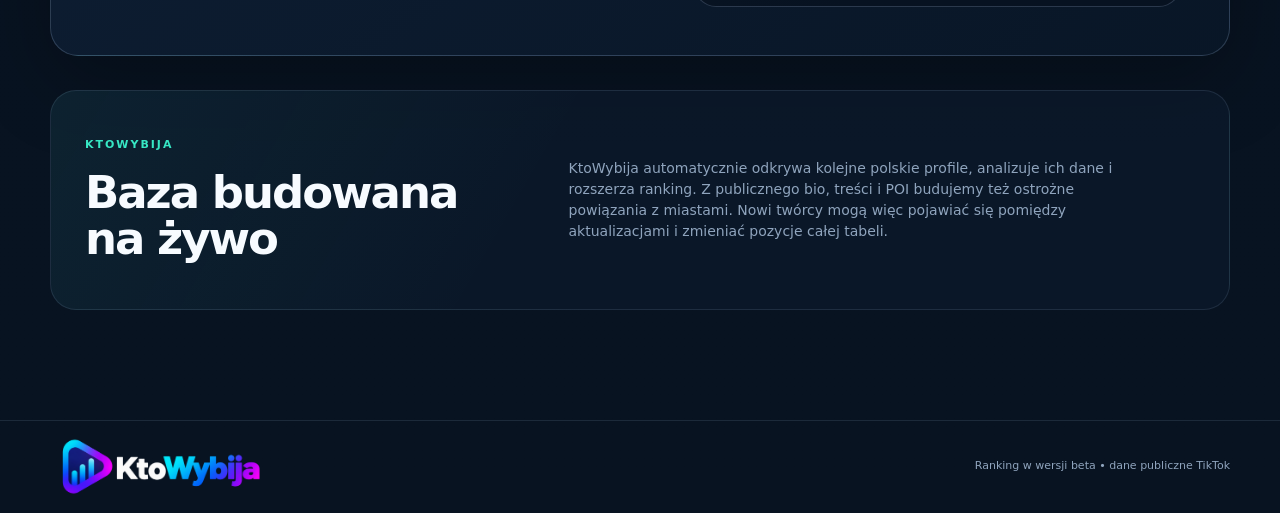
==== commit 1fa6a0f1: "Add files via upload" ====
--- a/apps/web/index.html
+++ b/apps/web/index.html
@@ -4,8 +4,8 @@
   <meta charset="utf-8">
   <meta name="viewport" content="width=device-width, initial-scale=1">
   <meta name="theme-color" content="#07111f">
-  <meta name="description" content="InfluRank PL — ranking polskich twórców TikTok oparty na zasięgu, zaangażowaniu, regularności i wzroście.">
-  <title>InfluRank PL — Ranking twórców TikTok</title>
+  <meta name="description" content="KtoWybija — ranking i radar polskich twórców TikTok oparty na zasięgu, zaangażowaniu, regularności i wzroście.">
+  <title>KtoWybija — Ranking TikTok Polska</title>
   <link rel="icon" href="./favicon.png" type="image/png">
   <link rel="stylesheet" href="./styles.css">
 </head>
@@ -15,7 +15,7 @@
 
   <header class="site-header">
     <div class="shell nav">
-      <a class="brand brand-with-full-logo" href="#" aria-label="InfluRank PL">
+      <a class="brand brand-with-full-logo" href="#" aria-label="KtoWybija">
         <img class="brand-logo-full" src="./assets/ktowybija-logo.png" alt="KtoWybija">
         <span class="beta-pill">BETA</span>
       </a>
@@ -23,6 +23,7 @@
       <nav class="nav-links" aria-label="Główna nawigacja">
         <a href="#ranking">Ranking</a>
         <a href="#methodology">Metodologia</a>
+        <a href="#brands">Dla marek</a>
         <a href="#about">O projekcie</a>
       </nav>
 
@@ -57,7 +58,7 @@
       </div>
 
       <div class="hero-panel">
-        <div class="panel-kicker">InfluRank Score</div>
+        <div class="panel-kicker">KtoWybija Score</div>
         <div class="score-orbit">
           <div class="score-ring">
             <div class="score-ring-inner">
@@ -145,10 +146,10 @@
             <label class="select-wrap">
               <span>Sortuj</span>
               <select id="sortSelect">
-                <option value="rank">InfluRank</option>
+                <option value="rank">KtoWybija Score</option>
                 <option value="followers">Followers</option>
                 <option value="views">Mediana wyświetleń</option>
-                <option value="engagement">Engagement</option>
+                <option value="engagement">Zaangażowanie</option>
               </select>
             </label>
 
@@ -177,9 +178,9 @@
                 <th>Miasto</th>
                 <th class="numeric">Followers</th>
                 <th class="numeric">Mediana views</th>
-                <th class="numeric">Engagement</th>
+                <th class="numeric">Zaangażowanie</th>
                 <th class="numeric">30D</th>
-                <th class="numeric score-col">InfluRank</th>
+                <th class="numeric score-col">KtoWybija Score</th>
               </tr>
             </thead>
             <tbody id="rankingBody"></tbody>
@@ -209,7 +210,7 @@
         <div class="eyebrow">METODOLOGIA</div>
         <h2>Nie liczymy tylko followersów.</h2>
         <p>
-          Influence Score łączy kilka wymiarów profilu. Dzięki temu konto z mniejszą
+          KtoWybija Score łączy kilka wymiarów profilu. Dzięki temu konto z mniejszą
           widownią, ale wysokim realnym zaangażowaniem i zasięgiem, może wyprzedzić
           większe konto o słabszej jakości odbioru.
         </p>
@@ -232,7 +233,7 @@
         </article>
         <article class="method-card">
           <div class="method-icon">03</div>
-          <h3>Engagement</h3>
+          <h3>Zaangażowanie</h3>
           <p>Interakcje względem realnego zasięgu, nie tylko followersów.</p>
         </article>
         <article class="method-card">
@@ -248,14 +249,90 @@
       </div>
     </section>
 
+
+    <section class="shell brands-section" id="brands">
+      <div class="brands-card">
+        <div class="brands-copy">
+          <div class="eyebrow">DLA MAREK I AGENCJI</div>
+          <h2>Szukasz twórców do kampanii?</h2>
+          <p>
+            KtoWybija buduje radar polskiego TikToka — nie tylko największych kont,
+            ale też twórców, którzy właśnie zaczynają rosnąć. Jeśli szukasz profili
+            według kategorii, miasta, zasięgu lub zaangażowania, napisz czego potrzebujesz.
+          </p>
+
+          <div class="brands-points">
+            <div><span>01</span><strong>Twórcy dopasowani do branży</strong></div>
+            <div><span>02</span><strong>Profile lokalne i mikroinfluencerzy</strong></div>
+            <div><span>03</span><strong>Rosnące konta zanim staną się oczywiste</strong></div>
+          </div>
+
+          <p class="brands-beta-note">
+            Jesteśmy w wersji beta. Na początku zapytania obsługujemy ręcznie —
+            dzięki temu możesz od razu napisać, jakich twórców szukasz.
+          </p>
+        </div>
+
+        <form
+          class="brands-form"
+          name="marki"
+          method="POST"
+          action="/dziekujemy.html"
+          data-netlify="true"
+          netlify-honeypot="bot-field"
+        >
+          <input type="hidden" name="form-name" value="marki">
+          <p class="form-honeypot" aria-hidden="true">
+            <label>Nie wypełniaj tego pola <input name="bot-field"></label>
+          </p>
+
+          <div class="form-heading">
+            <span class="form-kicker">Kontakt B2B</span>
+            <h3>Opisz, czego szukasz</h3>
+            <p>Odezwę się z informacją, co możemy znaleźć w obecnej bazie.</p>
+          </div>
+
+          <label class="form-field">
+            <span>Firma / agencja</span>
+            <input type="text" name="firma" placeholder="Nazwa firmy" required>
+          </label>
+
+          <label class="form-field">
+            <span>E-mail</span>
+            <input type="email" name="email" placeholder="twoj@email.pl" required>
+          </label>
+
+          <label class="form-field">
+            <span>Czego szukasz?</span>
+            <select name="potrzeba" required>
+              <option value="" selected disabled>Wybierz</option>
+              <option>Twórcy do kampanii</option>
+              <option>Mikroinfluencerzy / rosnące konta</option>
+              <option>Twórcy lokalni</option>
+              <option>Ranking / dane / raport</option>
+              <option>Inne</option>
+            </select>
+          </label>
+
+          <label class="form-field">
+            <span>Krótka wiadomość</span>
+            <textarea name="wiadomosc" rows="4" placeholder="Np. szukamy twórców Food ze Szczecina, 10–100 tys. followersów"></textarea>
+          </label>
+
+          <button class="button button-primary brands-submit" type="submit">Wyślij zapytanie</button>
+          <small class="form-note">Bez zobowiązań. Formularz służy do kontaktu w sprawie współpracy B2B.</small>
+        </form>
+      </div>
+    </section>
+
     <section class="shell about-section" id="about">
       <div class="about-card">
         <div>
-          <div class="eyebrow">INFLURANK PL</div>
+          <div class="eyebrow">KTOWYBIJA</div>
           <h2>Baza budowana na żywo</h2>
         </div>
         <p>
-          InfluRank automatycznie odkrywa kolejne polskie profile, analizuje ich
+          KtoWybija automatycznie odkrywa kolejne polskie profile, analizuje ich
           dane i rozszerza ranking. Z publicznego bio, treści i POI budujemy też
           ostrożne powiązania z miastami. Nowi twórcy mogą więc pojawiać się pomiędzy
           aktualizacjami i zmieniać pozycje całej tabeli.
--- a/apps/web/styles.css
+++ b/apps/web/styles.css
@@ -1700,3 +1700,124 @@
     margin-left: 0;
   }
 }
+
+/* KtoWybija — prosty moduł B2B */
+.brands-section { padding-top: 34px; padding-bottom: 34px; }
+.brands-card {
+  display: grid;
+  grid-template-columns: minmax(0, 1.05fr) minmax(360px, 0.95fr);
+  gap: 56px;
+  padding: 48px;
+  border: 1px solid var(--line-strong);
+  border-radius: 28px;
+  background:
+    radial-gradient(circle at 0% 0%, rgba(55, 231, 196, 0.10), transparent 28rem),
+    linear-gradient(145deg, rgba(16, 34, 57, 0.96), rgba(9, 23, 39, 0.96));
+  box-shadow: var(--shadow);
+}
+.brands-copy h2 {
+  margin: 0 0 18px;
+  font-size: clamp(34px, 4vw, 52px);
+  line-height: 1.02;
+  letter-spacing: -0.045em;
+}
+.brands-copy > p {
+  margin: 0;
+  max-width: 650px;
+  color: var(--muted);
+  font-size: 16px;
+  line-height: 1.75;
+}
+.brands-points { display: grid; gap: 12px; margin: 28px 0; }
+.brands-points div {
+  display: flex;
+  align-items: center;
+  gap: 14px;
+  padding: 14px 16px;
+  border: 1px solid var(--line);
+  border-radius: 14px;
+  background: rgba(5, 16, 29, 0.34);
+}
+.brands-points span {
+  display: grid;
+  place-items: center;
+  width: 30px;
+  height: 30px;
+  flex: 0 0 30px;
+  border-radius: 9px;
+  color: var(--accent);
+  background: var(--accent-soft);
+  font-size: 10px;
+  font-weight: 900;
+}
+.brands-points strong { font-size: 14px; }
+.brands-beta-note {
+  padding-top: 4px;
+  color: var(--muted-2) !important;
+  font-size: 13px !important;
+}
+.brands-form {
+  position: relative;
+  padding: 28px;
+  border: 1px solid var(--line-strong);
+  border-radius: 22px;
+  background: rgba(7, 17, 31, 0.72);
+}
+.form-heading { margin-bottom: 22px; }
+.form-kicker {
+  display: block;
+  margin-bottom: 7px;
+  color: var(--accent);
+  font-size: 10px;
+  font-weight: 900;
+  letter-spacing: 0.16em;
+  text-transform: uppercase;
+}
+.form-heading h3 { margin: 0 0 7px; font-size: 24px; letter-spacing: -0.03em; }
+.form-heading p { margin: 0; color: var(--muted); font-size: 13px; }
+.form-field { display: grid; gap: 7px; margin-top: 15px; }
+.form-field > span { color: #c9d6e5; font-size: 12px; font-weight: 750; }
+.form-field input,
+.form-field select,
+.form-field textarea {
+  width: 100%;
+  border: 1px solid var(--line-strong);
+  border-radius: 12px;
+  outline: none;
+  background: #0a1829;
+  color: var(--text);
+  padding: 12px 13px;
+}
+.form-field textarea { min-height: 102px; resize: vertical; }
+.form-field input::placeholder,
+.form-field textarea::placeholder { color: #5f7690; }
+.form-field input:focus,
+.form-field select:focus,
+.form-field textarea:focus {
+  border-color: rgba(55, 231, 196, 0.58);
+  box-shadow: 0 0 0 3px rgba(55, 231, 196, 0.08);
+}
+.brands-submit { width: 100%; margin-top: 18px; border: 0; cursor: pointer; }
+.form-note {
+  display: block;
+  margin-top: 10px;
+  color: var(--muted-2);
+  font-size: 10px;
+  line-height: 1.5;
+  text-align: center;
+}
+.form-honeypot {
+  position: absolute !important;
+  left: -10000px !important;
+  width: 1px !important;
+  height: 1px !important;
+  overflow: hidden !important;
+}
+@media (max-width: 900px) {
+  .brands-card { grid-template-columns: 1fr; gap: 34px; padding: 34px; }
+}
+@media (max-width: 640px) {
+  .brands-section { padding-top: 18px; }
+  .brands-card { padding: 24px 18px; border-radius: 22px; }
+  .brands-form { padding: 20px 16px; }
+}
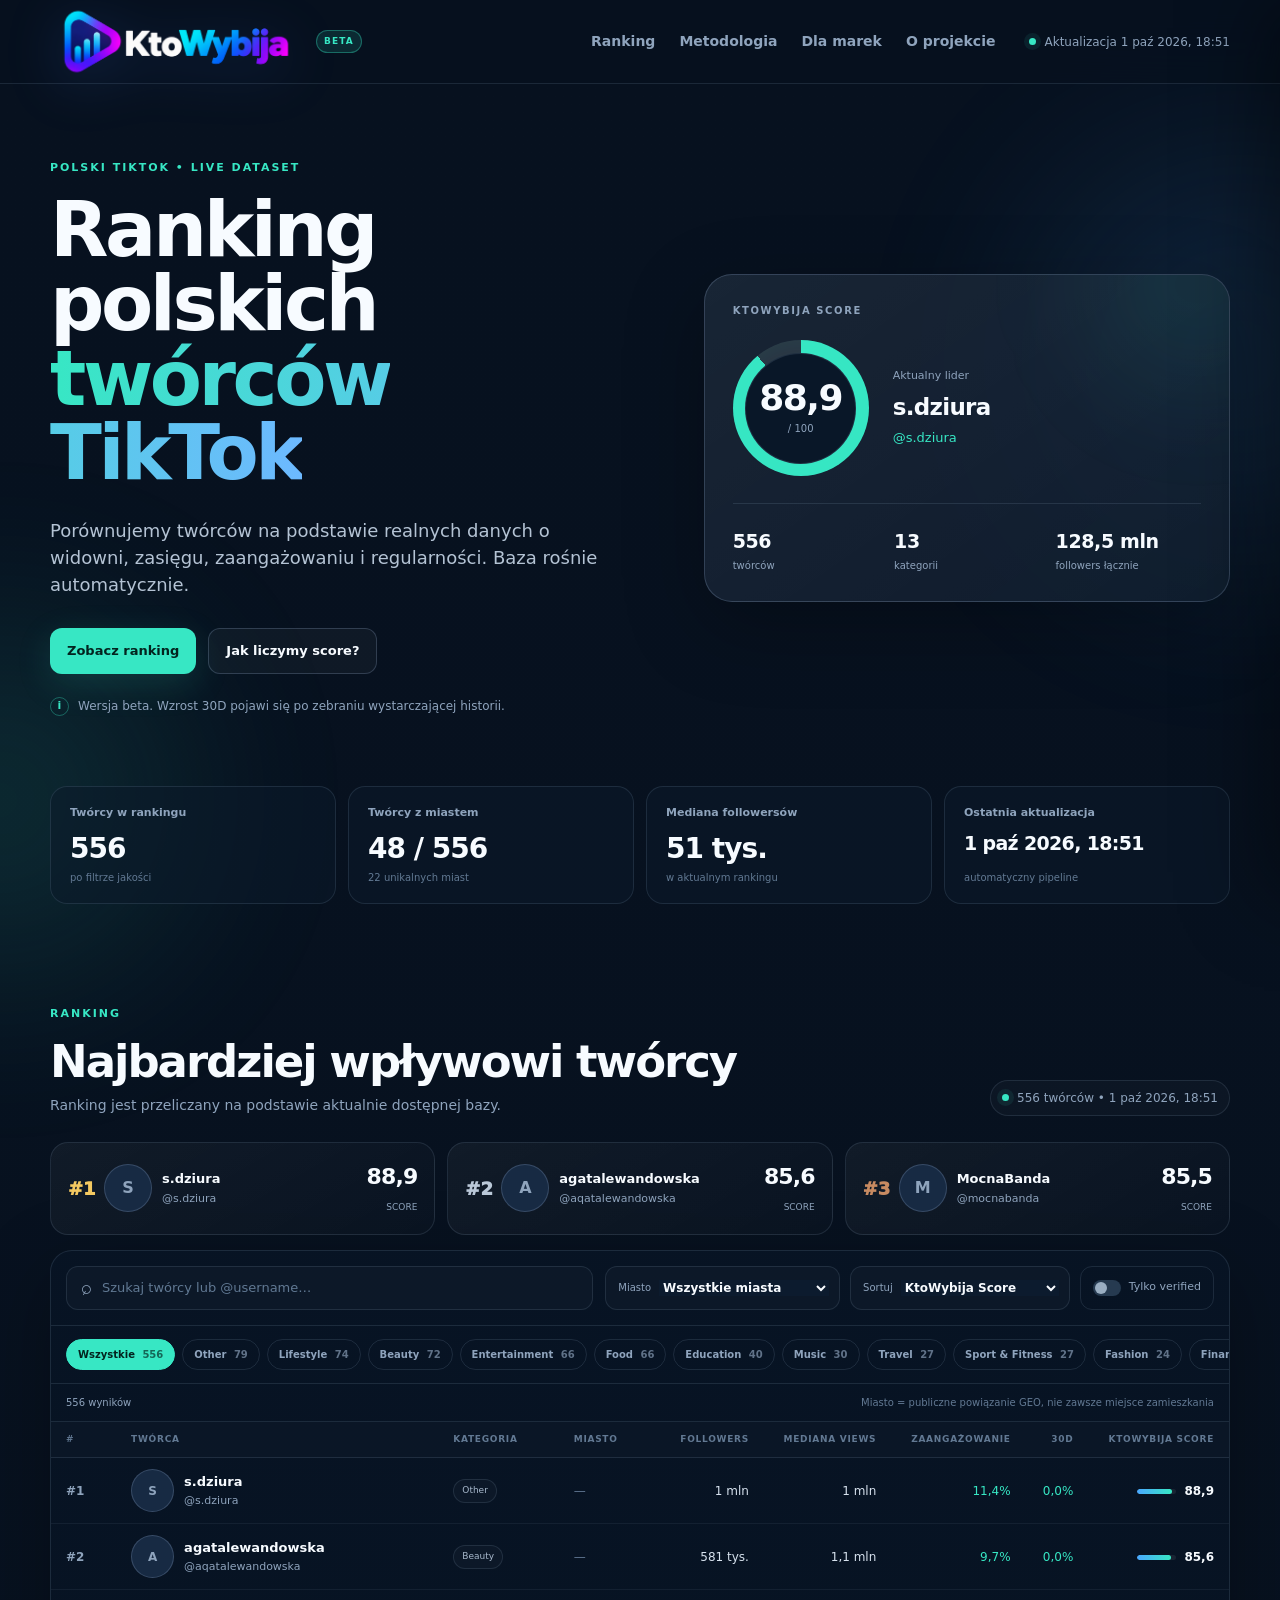
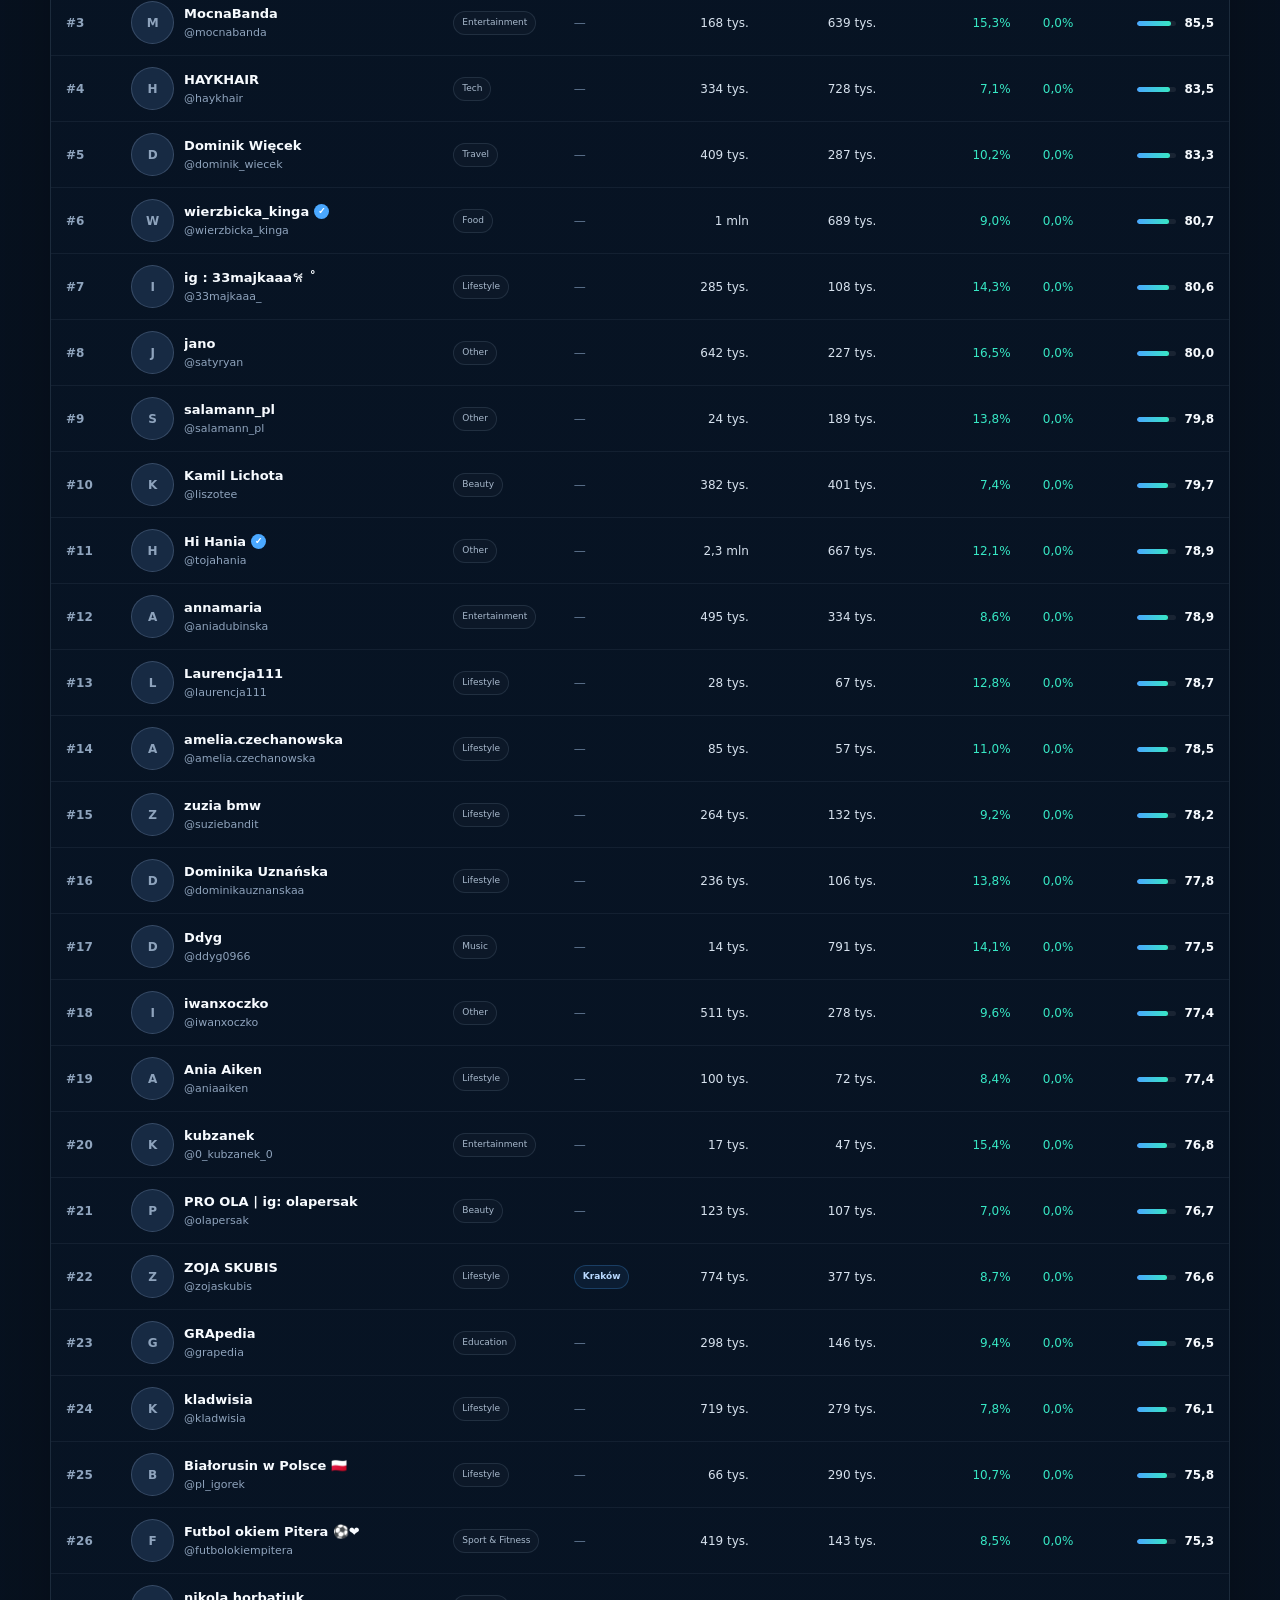
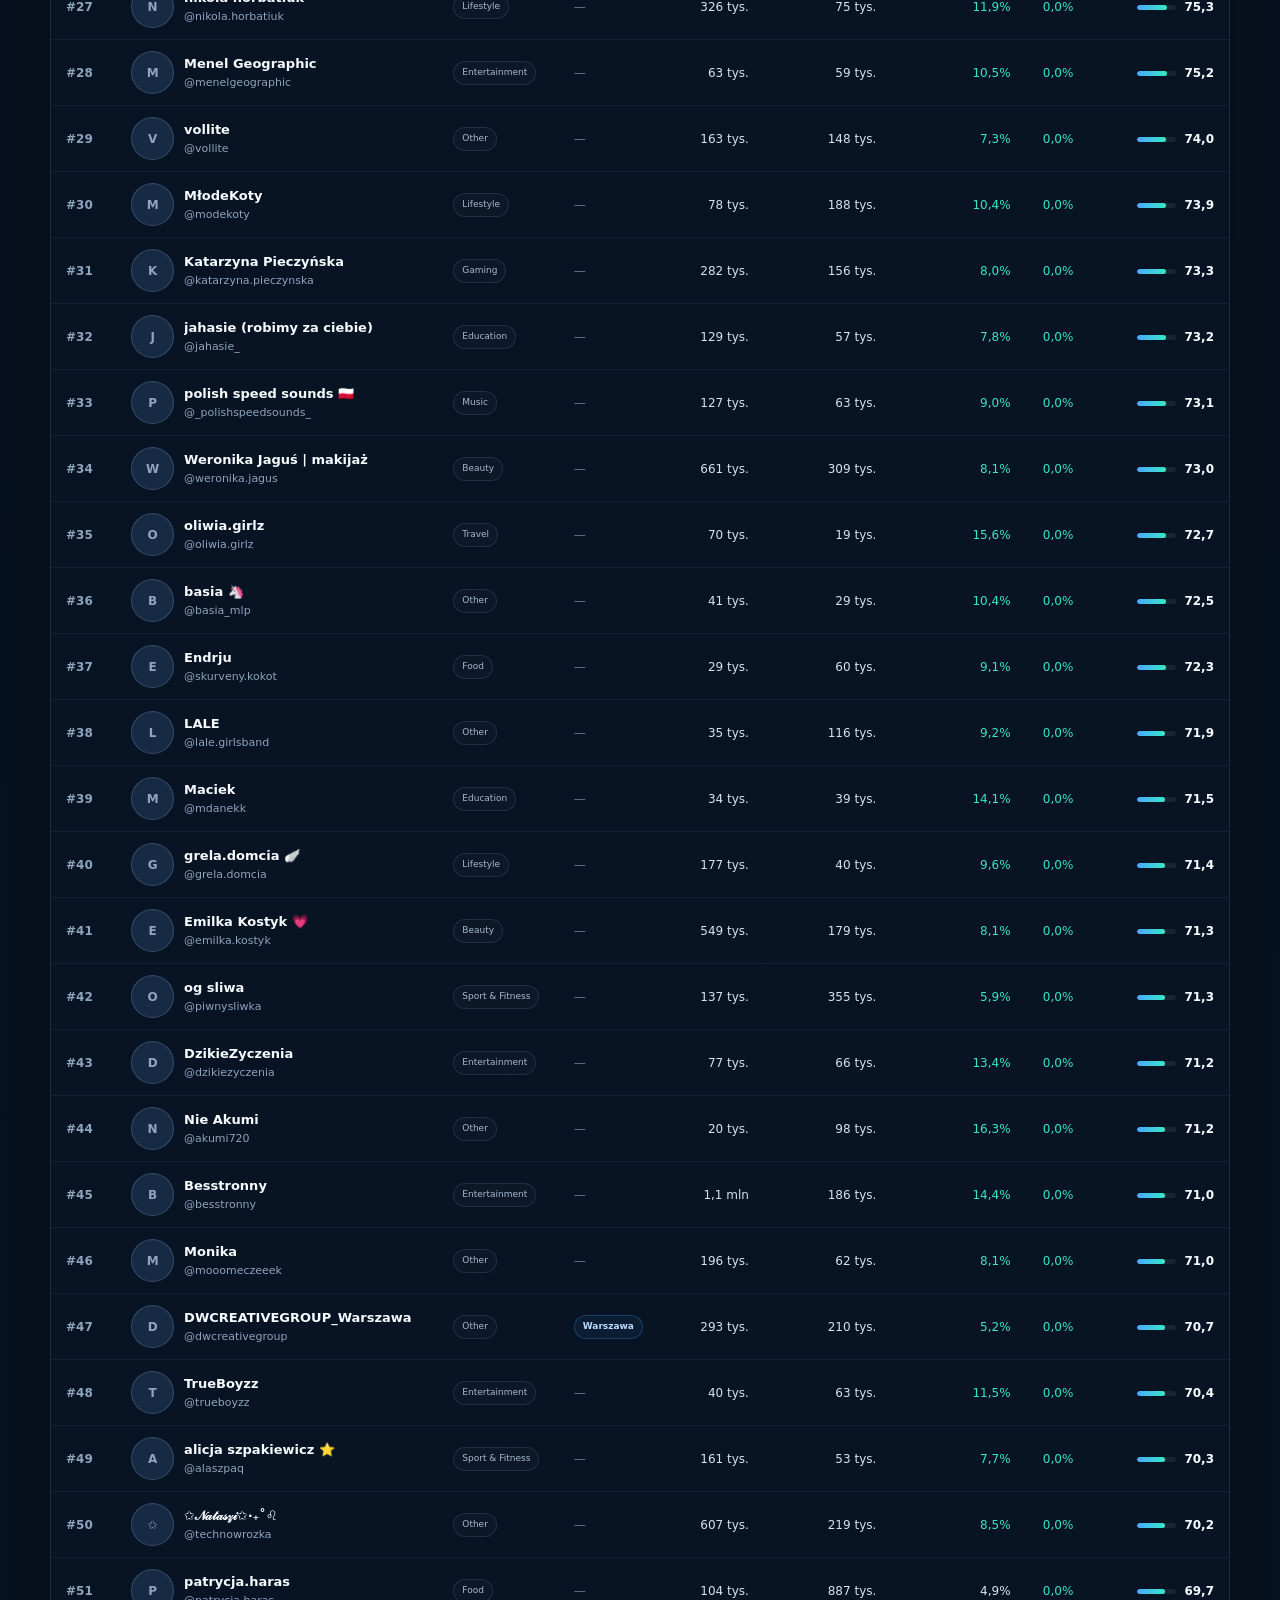
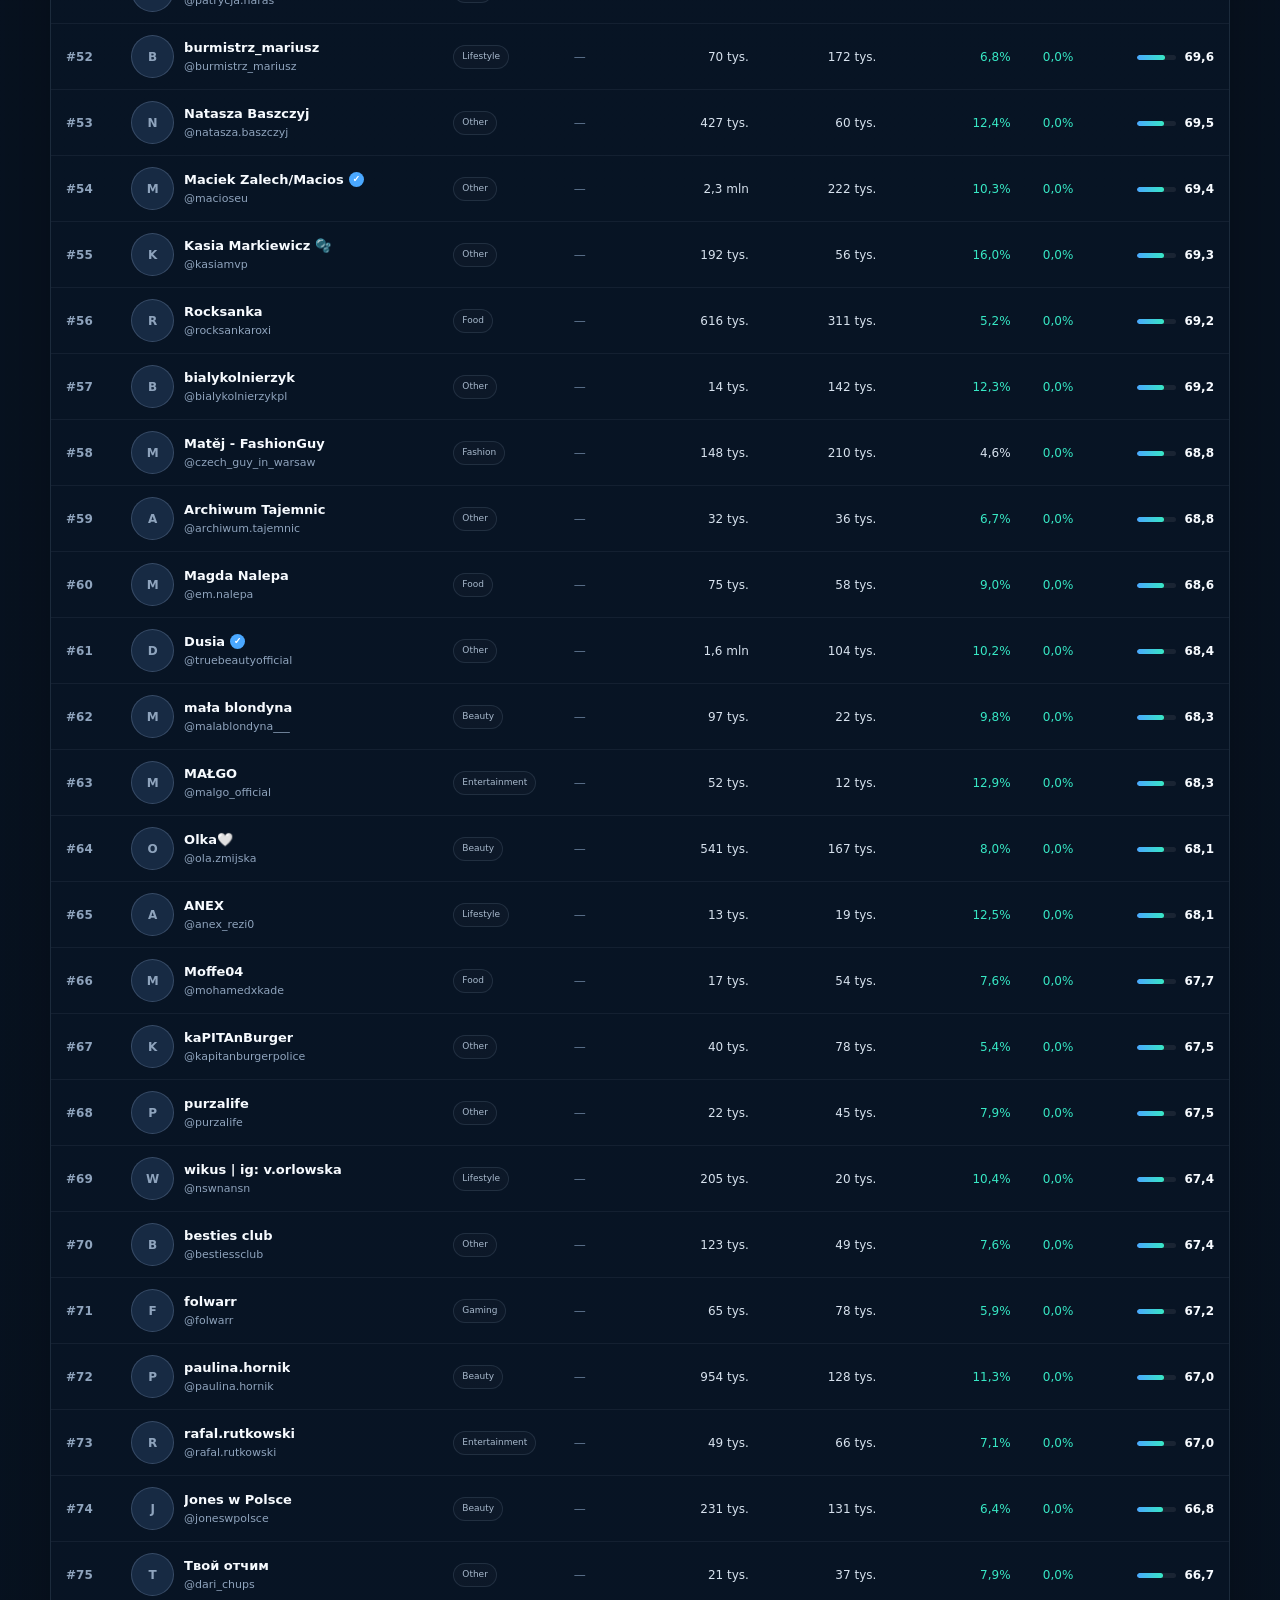
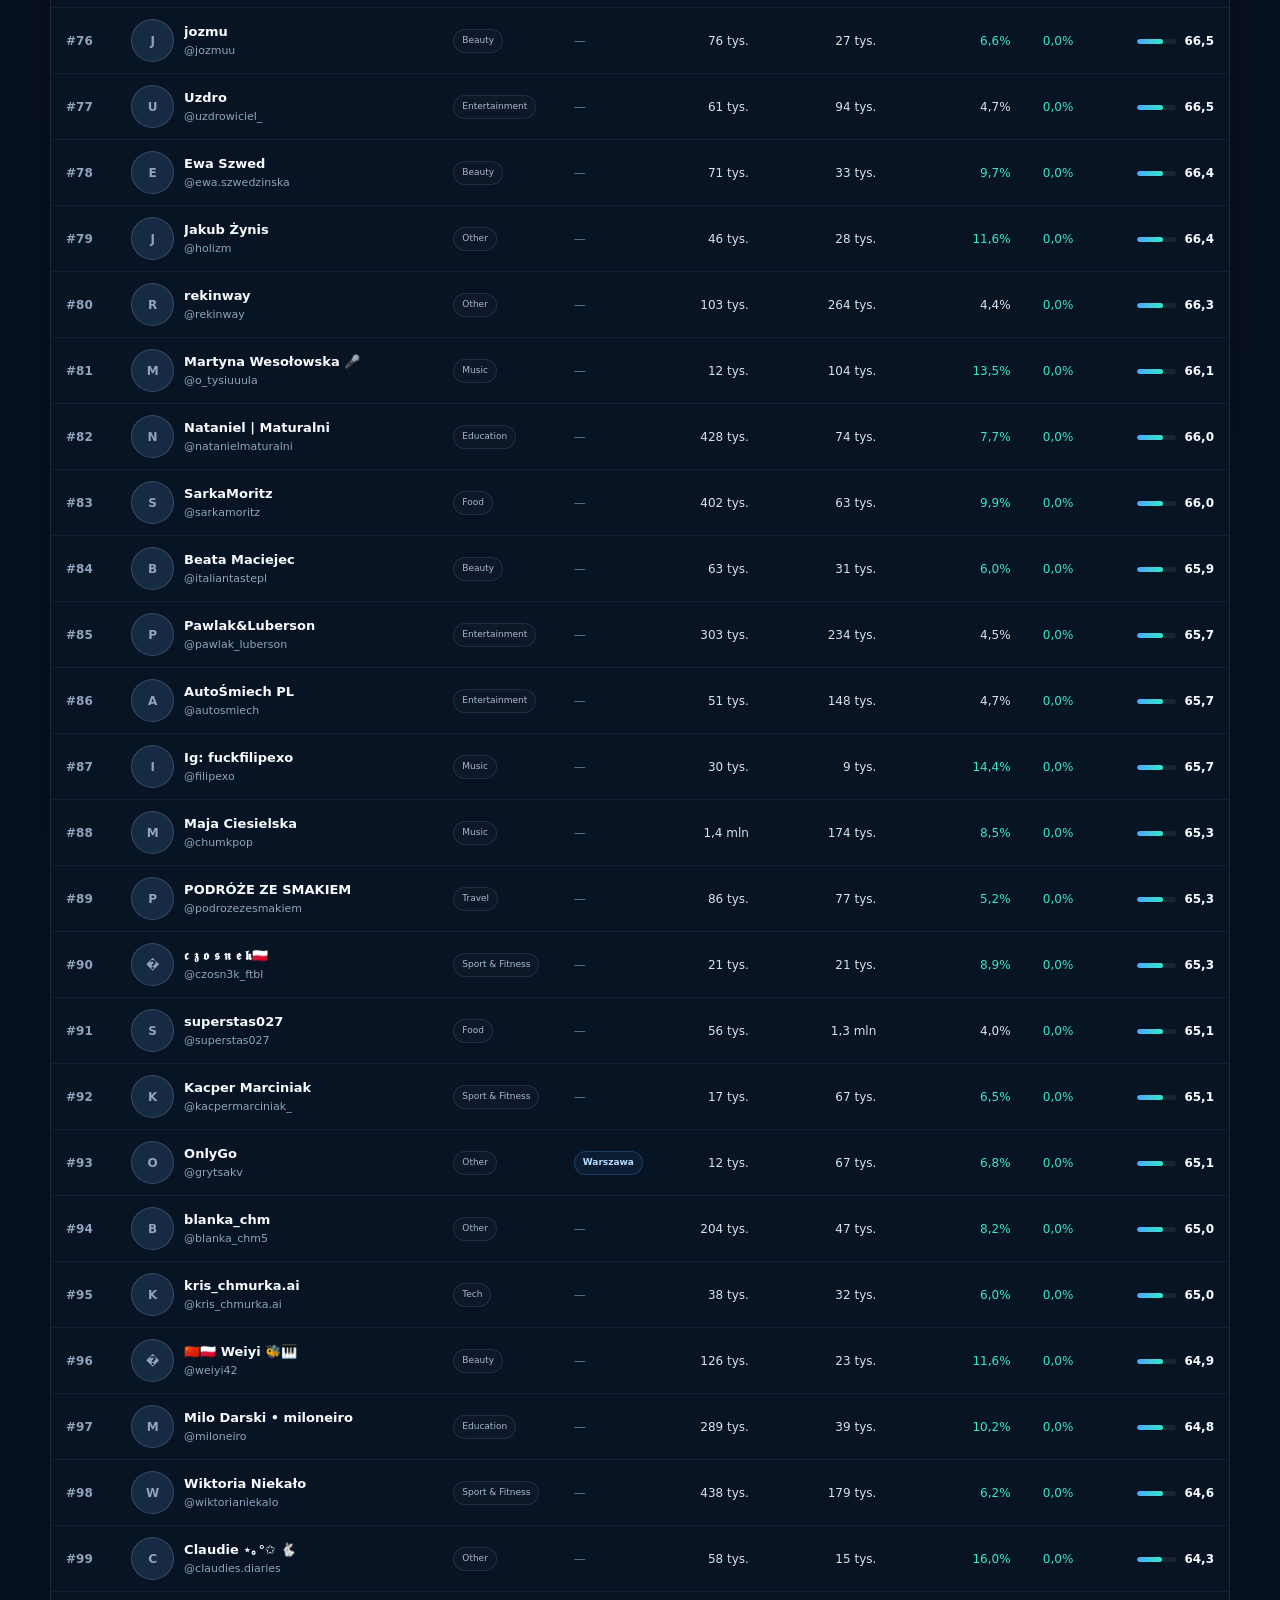
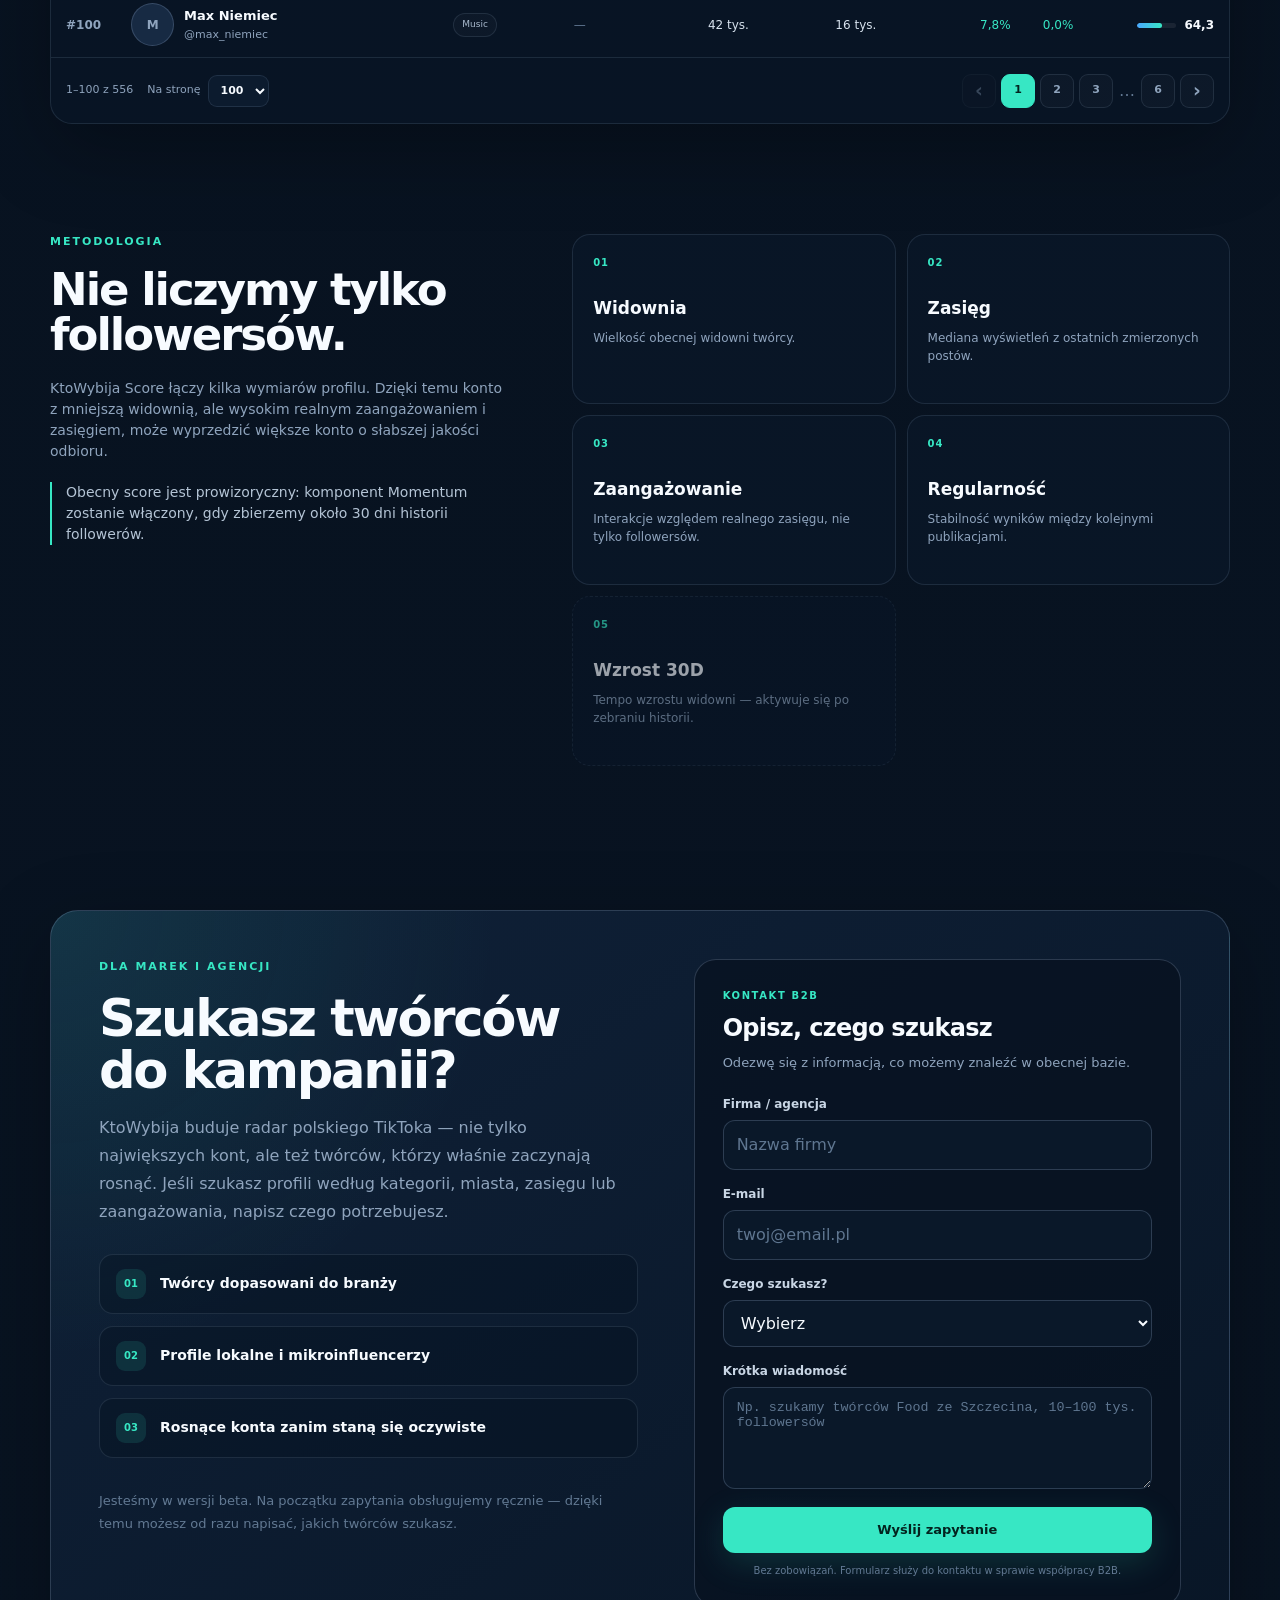
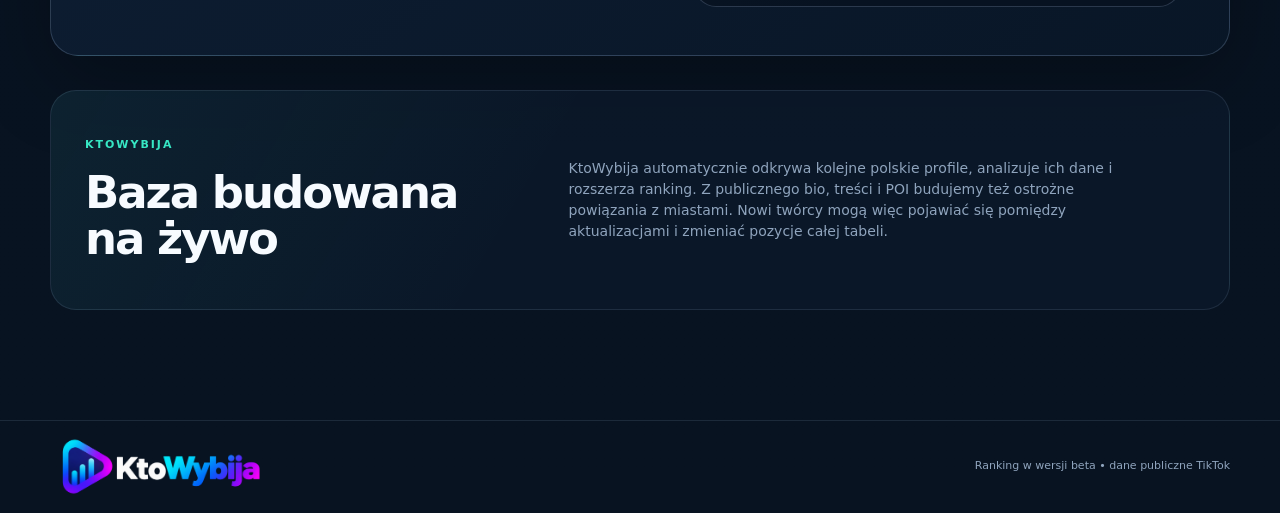
==== commit 1f4638d6: "Add files via upload" ====
--- a/apps/web/index.html
+++ b/apps/web/index.html
@@ -52,7 +52,7 @@
         <div class="beta-note">
           <span class="info-icon">i</span>
           <span>
-            Wersja beta. Momentum 30D pojawi się po zebraniu wystarczającej historii.
+            Wersja beta. Wzrost 30D pojawi się po zebraniu wystarczającej historii.
           </span>
         </div>
       </div>
@@ -223,12 +223,12 @@
       <div class="method-grid">
         <article class="method-card">
           <div class="method-icon">01</div>
-          <h3>Audience</h3>
+          <h3>Widownia</h3>
           <p>Wielkość obecnej widowni twórcy.</p>
         </article>
         <article class="method-card">
           <div class="method-icon">02</div>
-          <h3>Reach</h3>
+          <h3>Zasięg</h3>
           <p>Mediana wyświetleń z ostatnich zmierzonych postów.</p>
         </article>
         <article class="method-card">
@@ -238,12 +238,12 @@
         </article>
         <article class="method-card">
           <div class="method-icon">04</div>
-          <h3>Consistency</h3>
+          <h3>Regularność</h3>
           <p>Stabilność wyników między kolejnymi publikacjami.</p>
         </article>
         <article class="method-card method-card-muted">
           <div class="method-icon">05</div>
-          <h3>Momentum 30D</h3>
+          <h3>Wzrost 30D</h3>
           <p>Tempo wzrostu widowni — aktywuje się po zebraniu historii.</p>
         </article>
       </div>
